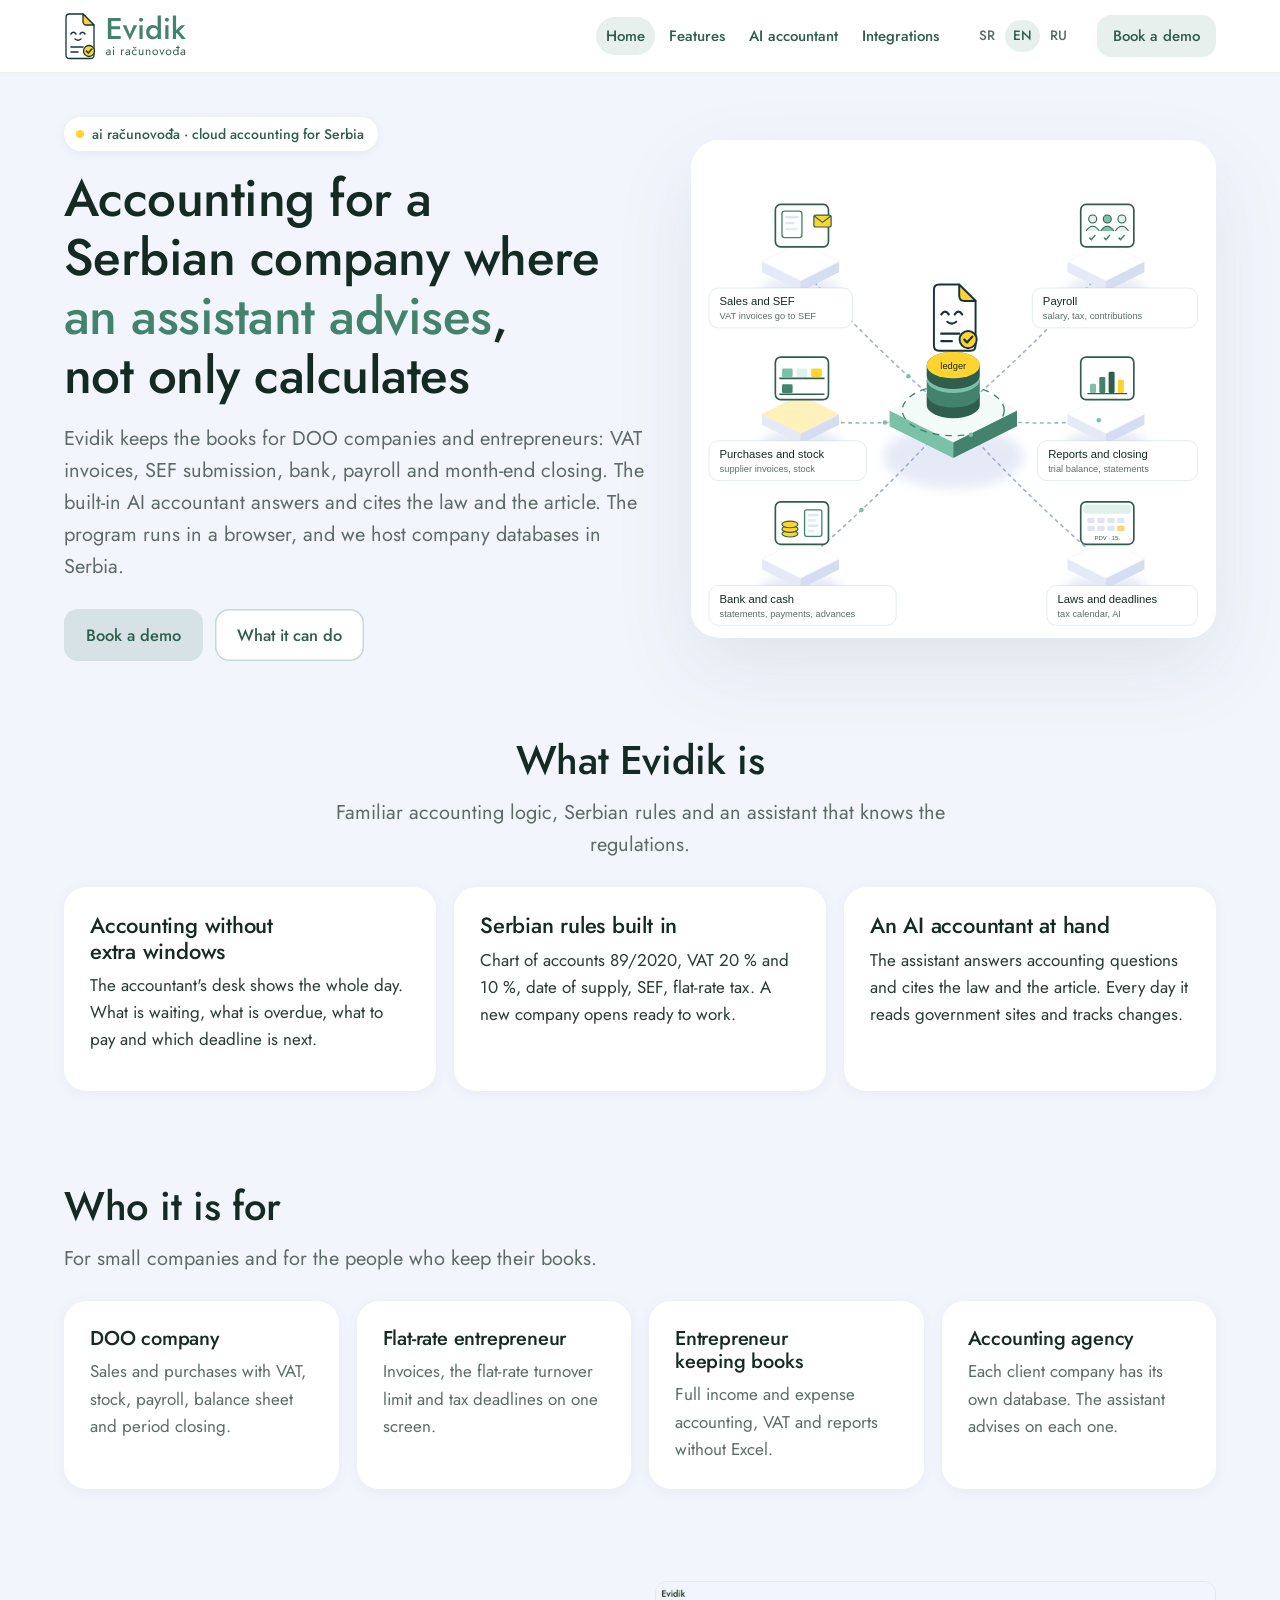
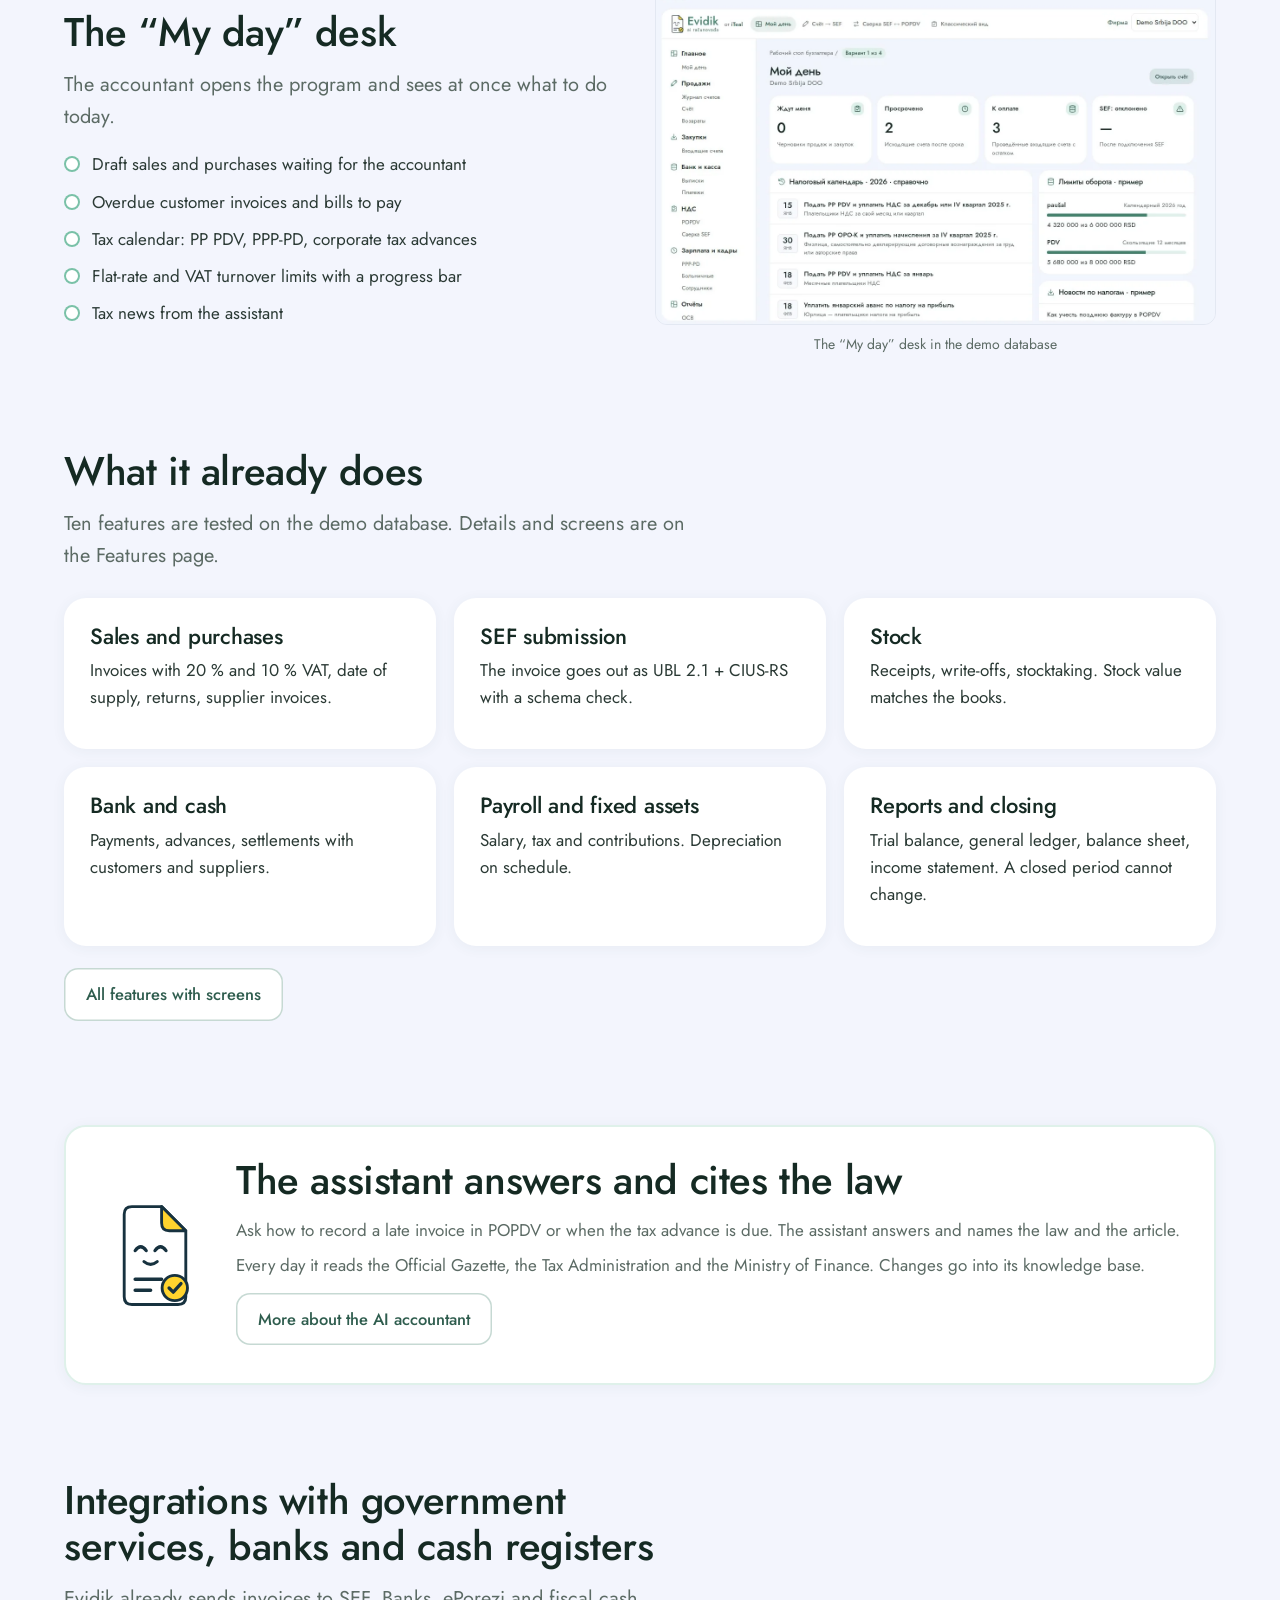
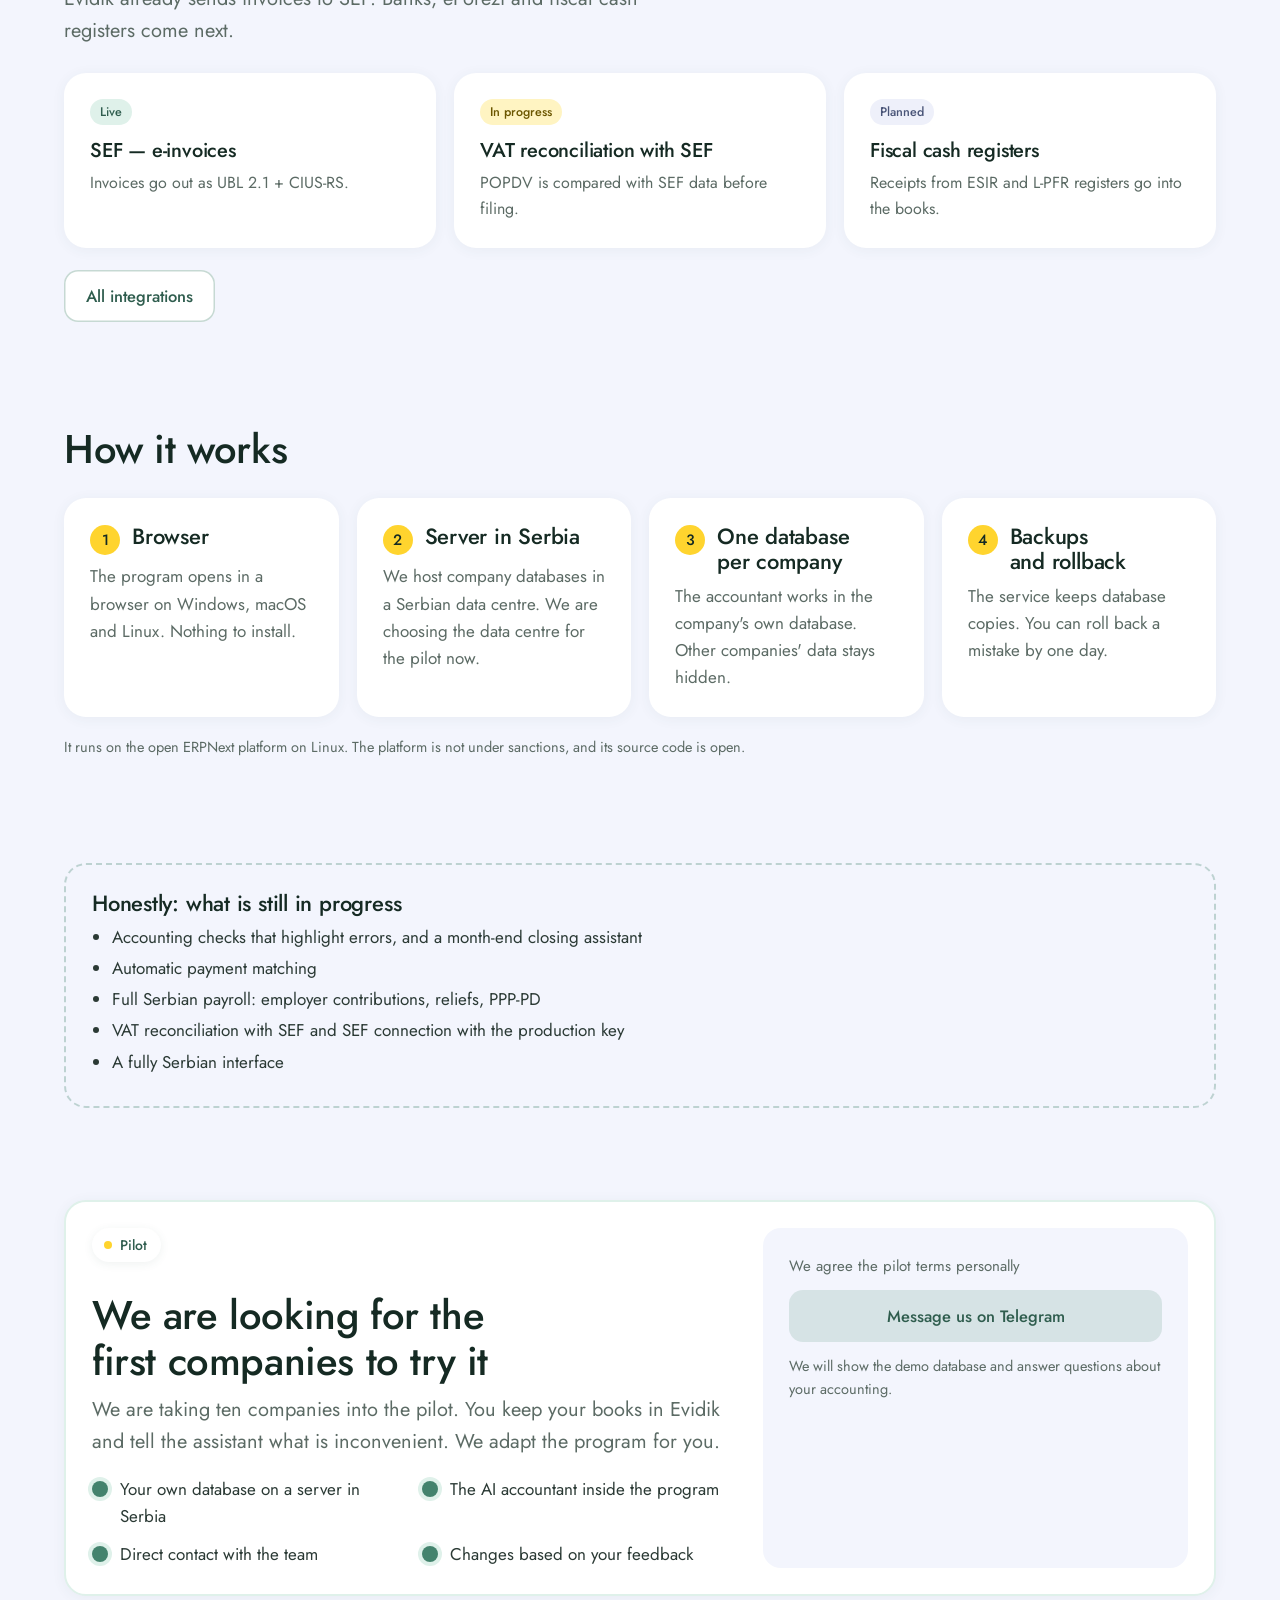
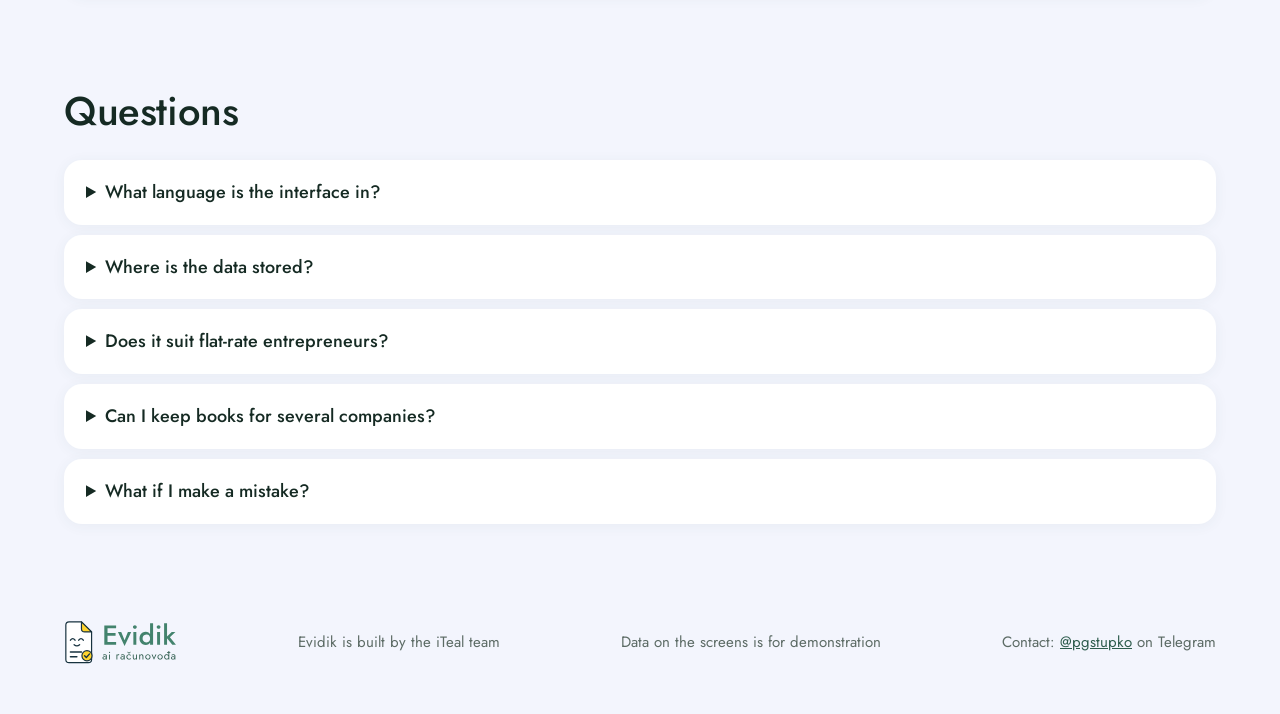
==== en/index.html @ 806f5d97 "Сайт evidik.rs" ====
<!doctype html>
<html lang="en"><head><meta charset="utf-8"><meta name="viewport" content="width=device-width,initial-scale=1">
<title>Evidik — AI accounting for Serbia</title><meta name="description" content="Cloud accounting for Serbian DOO companies and entrepreneurs: VAT, SEF, payroll, period closing and an AI accountant that cites the law.">
<link rel="canonical" href="https://evidik.rs/en/"><link rel="alternate" hreflang="sr-Latn" href="https://evidik.rs/"><link rel="alternate" hreflang="en" href="https://evidik.rs/en/"><link rel="alternate" hreflang="ru" href="https://evidik.rs/ru/"><link rel="alternate" hreflang="x-default" href="https://evidik.rs/">
<link rel="icon" href="../img/logo.svg" type="image/svg+xml">
<meta property="og:title" content="Evidik — AI accounting for Serbia"><meta property="og:description" content="Cloud accounting for Serbian DOO companies and entrepreneurs: VAT, SEF, payroll, period closing and an AI accountant that cites the law.">
<link rel="preconnect" href="https://fonts.googleapis.com"><link rel="preconnect" href="https://fonts.gstatic.com" crossorigin>
<link rel="stylesheet" href="https://fonts.googleapis.com/css2?family=Jost:wght@400;500&display=swap">
<link rel="stylesheet" href="../style.css"></head>
<body class="home">

<header class="top"><div class="wrap"><a class="brand" href="index.html" aria-label="Evidik, home"><img class="lg-img" src="../img/logo.svg" alt="Evidik — ai računovođa" height="48"></a>
<nav class="nav" aria-label="Evidik"><a href="index.html" class="on">Home</a><a href="mogucnosti.html">Features</a><a href="ai-racunovodja.html">AI accountant</a><a href="razmene.html">Integrations</a></nav><span class="lang"><a href="../index.html" hreflang="sr-Latn">SR</a><a href="../en/index.html" hreflang="en" class="on">EN</a><a href="../ru/index.html" hreflang="ru">RU</a></span>
<details class="burger"><summary>Menu</summary><div class="mnav"><a href="index.html" class="on">Home</a><a href="mogucnosti.html">Features</a><a href="ai-racunovodja.html">AI accountant</a><a href="razmene.html">Integrations</a><a href="https://t.me/pgstupko" target="_blank" rel="noopener">Book a demo</a></div></details>
<a class="btn" href="https://t.me/pgstupko" target="_blank" rel="noopener">Book a demo</a></div></header>
<main><section class="hero"><div class="wrap"><div><span class="kicker fade"><i></i>ai računovođa · cloud accounting for Serbia</span><h1 class="fade d1">Accounting for a Serbian company where <em>an assistant advises</em>, not only calculates</h1><p class="lead fade d2">Evidik keeps the books for DOO companies and entrepreneurs: VAT invoices, SEF submission, bank, payroll and month-end closing. The built-in AI accountant answers and cites the law and the article. The program runs in a browser, and we host company databases in Serbia.</p><div class="cta fade d3"><a class="btn main" href="https://t.me/pgstupko" target="_blank" rel="noopener">Book a demo</a><a class="btn ghost" href="mogucnosti.html">What it can do</a></div></div><div class="hero-art fade d2"><style>.hs text{font-family:"Gotham Pro","Open Sans",Arial,sans-serif}.hs .fl{animation:hsf 4s ease-in-out infinite}.hs .fl2{animation:hsf 4s ease-in-out -2s infinite}@keyframes hsf{50%{transform:translateY(-6px)}}.hs .fw{animation:hsw 1.1s linear infinite}@keyframes hsw{to{stroke-dashoffset:-22}}.hs .bob{animation:hsbo 1.6s ease-in-out infinite}@keyframes hsbo{50%{transform:translateY(-5px)}}.hs .lay{animation:hsl 2.2s ease-in-out infinite}@keyframes hsl{50%{transform:translateY(-5px)}}.hs .gx{transform-box:fill-box;transform-origin:left center;animation:hsg 3.2s ease-in-out infinite}@keyframes hsg{0%{transform:scaleX(.12)}55%,100%{transform:scaleX(1)}}.hs .gy{transform-box:fill-box;transform-origin:center bottom;animation:hsgy 1.8s ease-in-out infinite alternate}@keyframes hsgy{from{transform:scaleY(.3)}}.hs .ty{animation:hst 1.2s ease-in-out infinite}@keyframes hst{0%,60%,100%{opacity:.2}30%{opacity:1}}.hs .pop{transform-box:fill-box;transform-origin:center;animation:hsp 2s ease-in-out infinite}@keyframes hsp{0%,100%{transform:scale(1)}50%{transform:scale(1.18)}}@media (prefers-reduced-motion:reduce){.hs *{animation:none!important}.hs .dot{display:none}}@media (min-width:900px){.sop-hero .hs-fig{align-self:center!important;margin-top:0!important;margin-bottom:0!important}}</style><svg class="hs" viewBox="0 0 760 720" xmlns="http://www.w3.org/2000/svg" role="img" aria-label="Evidik: an AI accountant in the centre, around it sales and SEF, purchases, bank, payroll, reports and tax deadlines"><defs><filter id="hsb" x="-30%" y="-30%" width="160%" height="160%"><feGaussianBlur stdDeviation="8"/></filter></defs><ellipse cx="380" cy="462.0" rx="105.60000000000001" ry="48.0" fill="#c9d2ec" opacity=".45" filter="url(#hsb)"/><ellipse cx="150" cy="219.0" rx="63.800000000000004" ry="29.0" fill="#c9d2ec" opacity=".45" filter="url(#hsb)"/><ellipse cx="150" cy="449.0" rx="63.800000000000004" ry="29.0" fill="#c9d2ec" opacity=".45" filter="url(#hsb)"/><ellipse cx="150" cy="667.0" rx="63.800000000000004" ry="29.0" fill="#c9d2ec" opacity=".45" filter="url(#hsb)"/><ellipse cx="610" cy="219.0" rx="63.800000000000004" ry="29.0" fill="#c9d2ec" opacity=".45" filter="url(#hsb)"/><ellipse cx="610" cy="449.0" rx="63.800000000000004" ry="29.0" fill="#c9d2ec" opacity=".45" filter="url(#hsb)"/><ellipse cx="610" cy="667.0" rx="63.800000000000004" ry="29.0" fill="#c9d2ec" opacity=".45" filter="url(#hsb)"/><path d="M380,400 Q265,304 150,176" fill="none" stroke="#9fb0cf" stroke-width="2.4" stroke-dasharray="4 7" stroke-linecap="round" class="fw"/><path d="M380,400 Q265,419 150,406" fill="none" stroke="#9fb0cf" stroke-width="2.4" stroke-dasharray="4 7" stroke-linecap="round" class="fw"/><path d="M380,400 Q265,528 150,624" fill="none" stroke="#9fb0cf" stroke-width="2.4" stroke-dasharray="4 7" stroke-linecap="round" class="fw"/><path d="M380,400 Q495,304 610,176" fill="none" stroke="#9fb0cf" stroke-width="2.4" stroke-dasharray="4 7" stroke-linecap="round" class="fw"/><path d="M380,400 Q495,419 610,406" fill="none" stroke="#9fb0cf" stroke-width="2.4" stroke-dasharray="4 7" stroke-linecap="round" class="fw"/><path d="M380,400 Q495,528 610,624" fill="none" stroke="#9fb0cf" stroke-width="2.4" stroke-dasharray="4 7" stroke-linecap="round" class="fw"/><g opacity="1"><polygon points="92,168 150,197.0 150,213.0 92,184" fill="#e6eaf7"/><polygon points="208,168 150,197.0 150,213.0 208,184" fill="#d6ddf0"/><polygon points="150,139.0 208,168 150,197.0 92,168" fill="#ffffff" stroke="#eef1fb" stroke-width="1"/></g><g opacity="1"><polygon points="92,398 150,427.0 150,443.0 92,414" fill="#e6eaf7"/><polygon points="208,398 150,427.0 150,443.0 208,414" fill="#d6ddf0"/><polygon points="150,369.0 208,398 150,427.0 92,398" fill="#ffffff" stroke="#eef1fb" stroke-width="1"/></g><g opacity="1"><polygon points="92,616 150,645.0 150,661.0 92,632" fill="#e6eaf7"/><polygon points="208,616 150,645.0 150,661.0 208,632" fill="#d6ddf0"/><polygon points="150,587.0 208,616 150,645.0 92,616" fill="#ffffff" stroke="#eef1fb" stroke-width="1"/></g><g opacity="1"><polygon points="552,168 610,197.0 610,213.0 552,184" fill="#e6eaf7"/><polygon points="668,168 610,197.0 610,213.0 668,184" fill="#d6ddf0"/><polygon points="610,139.0 668,168 610,197.0 552,168" fill="#ffffff" stroke="#eef1fb" stroke-width="1"/></g><g opacity="1"><polygon points="552,398 610,427.0 610,443.0 552,414" fill="#e6eaf7"/><polygon points="668,398 610,427.0 610,443.0 668,414" fill="#d6ddf0"/><polygon points="610,369.0 668,398 610,427.0 552,398" fill="#ffffff" stroke="#eef1fb" stroke-width="1"/></g><g opacity="1"><polygon points="552,616 610,645.0 610,661.0 552,632" fill="#e6eaf7"/><polygon points="668,616 610,645.0 610,661.0 668,632" fill="#d6ddf0"/><polygon points="610,587.0 668,616 610,645.0 552,616" fill="#ffffff" stroke="#eef1fb" stroke-width="1"/></g><g opacity="1"><polygon points="284,392 380,440.0 380,464.0 284,416" fill="#7ac1a8"/><polygon points="476,392 380,440.0 380,464.0 476,416" fill="#43836d"/><polygon points="380,344.0 476,392 380,440.0 284,392" fill="#f2fbf7" stroke="#eef1fb" stroke-width="1"/></g><polygon class="dot" points="150,139.0 208,168 150,197.0 92,168" fill="#ffd42e" opacity="0"><animate attributeName="opacity" values="0;.32;0" keyTimes="0;0.067;0.167" calcMode="discrete" dur="12.0s" repeatCount="indefinite"/></polygon><polygon class="dot" points="150,369.0 208,398 150,427.0 92,398" fill="#ffd42e" opacity="0"><animate attributeName="opacity" values="0;.32;0" keyTimes="0;0.233;0.333" calcMode="discrete" dur="12.0s" repeatCount="indefinite"/></polygon><polygon class="dot" points="150,587.0 208,616 150,645.0 92,616" fill="#ffd42e" opacity="0"><animate attributeName="opacity" values="0;.32;0" keyTimes="0;0.400;0.500" calcMode="discrete" dur="12.0s" repeatCount="indefinite"/></polygon><polygon class="dot" points="610,139.0 668,168 610,197.0 552,168" fill="#ffd42e" opacity="0"><animate attributeName="opacity" values="0;.32;0" keyTimes="0;0.567;0.667" calcMode="discrete" dur="12.0s" repeatCount="indefinite"/></polygon><polygon class="dot" points="610,369.0 668,398 610,427.0 552,398" fill="#ffd42e" opacity="0"><animate attributeName="opacity" values="0;.32;0" keyTimes="0;0.733;0.833" calcMode="discrete" dur="12.0s" repeatCount="indefinite"/></polygon><polygon class="dot" points="610,587.0 668,616 610,645.0 552,616" fill="#ffd42e" opacity="0"><animate attributeName="opacity" values="0;.32;0" keyTimes="0;0.900;1.000" calcMode="discrete" dur="12.0s" repeatCount="indefinite"/></polygon><ellipse cx="380" cy="392" rx="76.80000000000001" ry="38.400000000000006" fill="none" stroke="#43836d" stroke-width="2" stroke-dasharray="10 9" class="fw" style="animation-duration:2.4s"/><g><path d="M340,368 v16 a40,20.0 0 0 0 80,0 v-16z" fill="#2F5D4E"/><ellipse cx="380" cy="368" rx="40" ry="20.0" fill="#43836d"/></g><g><path d="M340,346 v16 a40,20.0 0 0 0 80,0 v-16z" fill="#43836d"/><ellipse cx="380" cy="346" rx="40" ry="20.0" fill="#7ac1a8"/></g><g><path d="M340,324 v16 a40,20.0 0 0 0 80,0 v-16z" fill="#2F5D4E"/><ellipse cx="380" cy="324" rx="40" ry="20.0" fill="#43836d"/><ellipse cx="380" cy="324" rx="40" ry="20" fill="#ffd42e"/><text x="380" y="330" text-anchor="middle" font-size="14" font-weight="500" fill="#152a23">ledger</text></g><g class="bob"><g transform="translate(324,196) scale(1.12)"><g fill="#fff" stroke="#17323f" stroke-width="2.6" stroke-linecap="round" stroke-linejoin="round"><path d="M31 6 H58 L80 28 V88 Q80 95 73 95 H31 Q24 95 24 88 V13 Q24 6 31 6 Z"/><path d="M58 6 V21 Q58 28 65 28 H80 Z" fill="#ffd42e"/><path d="M34 46 q5 -7 10 0 M52 46 q5 -7 10 0" fill="none" stroke-width="3"/><path d="M42 56 q6 5 12 0" fill="none" stroke-width="2.8"/><path d="M34 72 H58 M34 82 H48" fill="none" stroke-width="3.2"/><circle cx="70" cy="80" r="11" fill="#ffd42e"><animate attributeName="r" values="11;13;11;11" keyTimes="0;.1;.2;1" dur="2.4s" repeatCount="indefinite"/></circle><path d="M64.8 80 L68.6 83.8 L75.6 76" fill="none" stroke-width="3"/></g></g></g><g transform="translate(112,82)"><rect width="80" height="64" rx="8" fill="#fff" stroke="#2F5D4E" stroke-width="2.5"/><rect x="10" y="10" width="30" height="40" rx="4" fill="#fff" stroke="#43836d" stroke-width="2"/><rect x="15" y="17" width="20" height="4" rx="2" fill="#dfe5f4"/><rect x="15" y="26" width="14" height="4" rx="2" fill="#dfe5f4"/><rect x="15" y="35" width="18" height="4" rx="2" fill="#dff1ea"/><g><animateTransform attributeName="transform" type="translate" values="0,0;0,0;14,-8;14,-8;0,0" keyTimes="0;.3;.6;.9;1" dur="3.6s" repeatCount="indefinite"/><rect x="44" y="24" width="26" height="18" rx="3" fill="#ffd42e" stroke="#2F5D4E" stroke-width="1.8"/><path d="M44,25 l13,10 l13,-10" fill="none" stroke="#2F5D4E" stroke-width="1.8"/></g></g><g transform="translate(112,312)"><rect width="80" height="64" rx="8" fill="#fff" stroke="#2F5D4E" stroke-width="2.5"/><line x1="6" y1="32" x2="74" y2="32" stroke="#2F5D4E" stroke-width="2.5"/><line x1="6" y1="56" x2="74" y2="56" stroke="#2F5D4E" stroke-width="2.5"/><rect x="10" y="17" width="16" height="13" rx="2" fill="#7ac1a8"/><rect x="32" y="17" width="16" height="13" rx="2" fill="#dff1ea"/><rect x="10" y="41" width="16" height="13" rx="2" fill="#43836d"/><rect x="54" y="17" width="16" height="13" rx="2" fill="#ffd42e"><animate attributeName="y" values="-14;-14;17;17;-14" keyTimes="0;.3;.5;.9;1" dur="4s" repeatCount="indefinite"/><animate attributeName="opacity" values="0;0;1;1;0" keyTimes="0;.3;.4;.9;1" dur="4s" repeatCount="indefinite"/></rect></g><g transform="translate(112,530)"><rect width="80" height="64" rx="8" fill="#fff" stroke="#2F5D4E" stroke-width="2.5"/><rect x="44" y="12" width="26" height="40" rx="3" fill="#fff" stroke="#43836d" stroke-width="2"/><rect x="49" y="18" width="16" height="4" rx="2" fill="#dfe5f4"/><rect x="49" y="26" width="12" height="4" rx="2" fill="#dff1ea"/><rect x="49" y="34" width="16" height="4" rx="2" fill="#dfe5f4"/><rect x="49" y="42" width="10" height="4" rx="2" fill="#dff1ea"/><g class="bob"><ellipse cx="22" cy="48" rx="12" ry="5" fill="#ffd42e" stroke="#2F5D4E" stroke-width="1.8"/><ellipse cx="22" cy="41" rx="12" ry="5" fill="#ffd42e" stroke="#2F5D4E" stroke-width="1.8"/><ellipse cx="22" cy="34" rx="12" ry="5" fill="#ffd42e" stroke="#2F5D4E" stroke-width="1.8"/></g></g><g transform="translate(572,82)"><rect width="80" height="64" rx="8" fill="#fff" stroke="#2F5D4E" stroke-width="2.5"/><circle cx="18" cy="22" r="6" fill="#dff1ea" stroke="#2F5D4E" stroke-width="1.6"/><path d="M8,40 q10,-14 20,0" fill="#dff1ea" stroke="#2F5D4E" stroke-width="1.6"/><circle cx="40" cy="22" r="6" fill="#7ac1a8" stroke="#2F5D4E" stroke-width="1.6"/><path d="M30,40 q10,-14 20,0" fill="#7ac1a8" stroke="#2F5D4E" stroke-width="1.6"/><circle cx="62" cy="22" r="6" fill="#dff1ea" stroke="#2F5D4E" stroke-width="1.6"/><path d="M52,40 q10,-14 20,0" fill="#dff1ea" stroke="#2F5D4E" stroke-width="1.6"/><path d="M13,50 l3,3 l6,-7" stroke="#43836d" stroke-width="2.2" fill="none" class="ty" style="animation-duration:3s;animation-delay:0.0s"/><path d="M35,50 l3,3 l6,-7" stroke="#43836d" stroke-width="2.2" fill="none" class="ty" style="animation-duration:3s;animation-delay:-0.9s"/><path d="M57,50 l3,3 l6,-7" stroke="#43836d" stroke-width="2.2" fill="none" class="ty" style="animation-duration:3s;animation-delay:-1.8s"/></g><g transform="translate(572,312)"><rect width="80" height="64" rx="8" fill="#fff" stroke="#2F5D4E" stroke-width="2.5"/><line x1="10" y1="55" x2="70" y2="55" stroke="#2F5D4E" stroke-width="2"/><rect class="gy" style="animation-delay:0.00s" x="14" y="40" width="9" height="14" rx="2" fill="#7ac1a8"/><rect class="gy" style="animation-delay:-0.45s" x="28" y="30" width="9" height="24" rx="2" fill="#43836d"/><rect class="gy" style="animation-delay:-0.90s" x="42" y="22" width="9" height="32" rx="2" fill="#2F5D4E"/><rect class="gy" style="animation-delay:-1.35s" x="56" y="34" width="9" height="20" rx="2" fill="#ffd42e"/></g><g transform="translate(572,530)"><rect width="80" height="64" rx="8" fill="#fff" stroke="#2F5D4E" stroke-width="2.5"/><rect x="4" y="4" width="72" height="14" rx="6" fill="#dff1ea"/><rect x="10" y="24" width="11" height="8" rx="2" fill="#dfe5f4"/><rect x="25" y="24" width="11" height="8" rx="2" fill="#dfe5f4"/><rect x="40" y="24" width="11" height="8" rx="2" fill="#dfe5f4"/><rect x="55" y="24" width="11" height="8" rx="2" fill="#dfe5f4"/><rect x="10" y="36" width="11" height="8" rx="2" fill="#dfe5f4"/><rect x="25" y="36" width="11" height="8" rx="2" fill="#dfe5f4"/><rect x="40" y="36" width="11" height="8" rx="2" fill="#dfe5f4"/><rect x="55" y="36" width="11" height="8" rx="2" fill="#dfe5f4"/><rect x="55" y="36" width="11" height="8" rx="2" fill="#ffd42e"><animate attributeName="opacity" values="1;.3;1" dur="1.6s" repeatCount="indefinite"/></rect><text x="40" y="58" text-anchor="middle" font-size="9" font-weight="500" fill="#2F5D4E">PDV · 15.</text></g><circle class="dot" r="3.4" fill="#7ac1a8"><animateMotion dur="2.2s" begin="0.00s" repeatCount="indefinite" path="M380,400 Q265,304 150,176"/></circle><g class="dot" opacity="0"><circle r="10" fill="#ffd42e" opacity=".4"/><circle r="6.5" fill="#43836d" stroke="#fff" stroke-width="2"/><animateMotion dur="12.0s" repeatCount="indefinite" path="M380,400 Q265,304 150,176" calcMode="linear" keyPoints="0;0;1;1" keyTimes="0;0.000;0.067;1"/><animate attributeName="opacity" values="0;1;0" keyTimes="0;0.000;0.067" calcMode="discrete" dur="12.0s" repeatCount="indefinite"/></g><circle class="dot" r="3.4" fill="#7ac1a8"><animateMotion dur="2.2s" begin="-0.37s" repeatCount="indefinite" path="M380,400 Q265,419 150,406"/></circle><g class="dot" opacity="0"><circle r="10" fill="#ffd42e" opacity=".4"/><circle r="6.5" fill="#43836d" stroke="#fff" stroke-width="2"/><animateMotion dur="12.0s" repeatCount="indefinite" path="M380,400 Q265,419 150,406" calcMode="linear" keyPoints="0;0;1;1" keyTimes="0;0.167;0.233;1"/><animate attributeName="opacity" values="0;1;0" keyTimes="0;0.167;0.233" calcMode="discrete" dur="12.0s" repeatCount="indefinite"/></g><circle class="dot" r="3.4" fill="#7ac1a8"><animateMotion dur="2.2s" begin="-0.74s" repeatCount="indefinite" path="M380,400 Q265,528 150,624"/></circle><g class="dot" opacity="0"><circle r="10" fill="#ffd42e" opacity=".4"/><circle r="6.5" fill="#43836d" stroke="#fff" stroke-width="2"/><animateMotion dur="12.0s" repeatCount="indefinite" path="M380,400 Q265,528 150,624" calcMode="linear" keyPoints="0;0;1;1" keyTimes="0;0.333;0.400;1"/><animate attributeName="opacity" values="0;1;0" keyTimes="0;0.333;0.400" calcMode="discrete" dur="12.0s" repeatCount="indefinite"/></g><circle class="dot" r="3.4" fill="#7ac1a8"><animateMotion dur="2.2s" begin="-1.11s" repeatCount="indefinite" path="M380,400 Q495,304 610,176"/></circle><g class="dot" opacity="0"><circle r="10" fill="#ffd42e" opacity=".4"/><circle r="6.5" fill="#43836d" stroke="#fff" stroke-width="2"/><animateMotion dur="12.0s" repeatCount="indefinite" path="M380,400 Q495,304 610,176" calcMode="linear" keyPoints="0;0;1;1" keyTimes="0;0.500;0.567;1"/><animate attributeName="opacity" values="0;1;0" keyTimes="0;0.500;0.567" calcMode="discrete" dur="12.0s" repeatCount="indefinite"/></g><circle class="dot" r="3.4" fill="#7ac1a8"><animateMotion dur="2.2s" begin="-1.48s" repeatCount="indefinite" path="M380,400 Q495,419 610,406"/></circle><g class="dot" opacity="0"><circle r="10" fill="#ffd42e" opacity=".4"/><circle r="6.5" fill="#43836d" stroke="#fff" stroke-width="2"/><animateMotion dur="12.0s" repeatCount="indefinite" path="M380,400 Q495,419 610,406" calcMode="linear" keyPoints="0;0;1;1" keyTimes="0;0.667;0.733;1"/><animate attributeName="opacity" values="0;1;0" keyTimes="0;0.667;0.733" calcMode="discrete" dur="12.0s" repeatCount="indefinite"/></g><circle class="dot" r="3.4" fill="#7ac1a8"><animateMotion dur="2.2s" begin="-1.85s" repeatCount="indefinite" path="M380,400 Q495,528 610,624"/></circle><g class="dot" opacity="0"><circle r="10" fill="#ffd42e" opacity=".4"/><circle r="6.5" fill="#43836d" stroke="#fff" stroke-width="2"/><animateMotion dur="12.0s" repeatCount="indefinite" path="M380,400 Q495,528 610,624" calcMode="linear" keyPoints="0;0;1;1" keyTimes="0;0.833;0.900;1"/><animate attributeName="opacity" values="0;1;0" keyTimes="0;0.833;0.900" calcMode="discrete" dur="12.0s" repeatCount="indefinite"/></g><g class="hs-lb" transform="translate(12,208)"><rect x="0" y="0" width="216" height="60" rx="14" fill="#fff" stroke="rgba(67,131,109,.22)"/><text x="16" y="26" font-size="17" font-weight="500" fill="#152a23">Sales and SEF</text><text x="16" y="47" font-size="14" fill="#5f6e68">VAT invoices go to SEF</text></g><g class="hs-lb" transform="translate(12,438)"><rect x="0" y="0" width="237" height="60" rx="14" fill="#fff" stroke="rgba(67,131,109,.22)"/><text x="16" y="26" font-size="17" font-weight="500" fill="#152a23">Purchases and stock</text><text x="16" y="47" font-size="14" fill="#5f6e68">supplier invoices, stock</text></g><g class="hs-lb" transform="translate(12,656)"><rect x="0" y="0" width="282" height="60" rx="14" fill="#fff" stroke="rgba(67,131,109,.22)"/><text x="16" y="26" font-size="17" font-weight="500" fill="#152a23">Bank and cash</text><text x="16" y="47" font-size="14" fill="#5f6e68">statements, payments, advances</text></g><g class="hs-lb" transform="translate(499,208)"><rect x="0" y="0" width="249" height="60" rx="14" fill="#fff" stroke="rgba(67,131,109,.22)"/><text x="16" y="26" font-size="17" font-weight="500" fill="#152a23">Payroll</text><text x="16" y="47" font-size="14" fill="#5f6e68">salary, tax, contributions</text></g><g class="hs-lb" transform="translate(507,438)"><rect x="0" y="0" width="241" height="60" rx="14" fill="#fff" stroke="rgba(67,131,109,.22)"/><text x="16" y="26" font-size="17" font-weight="500" fill="#152a23">Reports and closing</text><text x="16" y="47" font-size="14" fill="#5f6e68">trial balance, statements</text></g><g class="hs-lb" transform="translate(521,656)"><rect x="0" y="0" width="227" height="60" rx="14" fill="#fff" stroke="rgba(67,131,109,.22)"/><text x="16" y="26" font-size="17" font-weight="500" fill="#152a23">Laws and deadlines</text><text x="16" y="47" font-size="14" fill="#5f6e68">tax calendar, AI</text></g></svg></div></div></section><section><div class="wrap"><div class="sec-head sec-c"><h2>What Evidik is</h2><p class="lead">Familiar accounting logic, Serbian rules and an assistant that knows the regulations.</p></div><div class="grid g3"><div class="card"><h3>Accounting without extra windows</h3><p>The accountant's desk shows the whole day. What is waiting, what is overdue, what to pay and which deadline is next.</p></div><div class="card"><h3>Serbian rules built in</h3><p>Chart of accounts 89/2020, VAT 20 % and 10 %, date of supply, SEF, flat-rate tax. A new company opens ready to work.</p></div><div class="card"><h3>An AI accountant at hand</h3><p>The assistant answers accounting questions and cites the law and the article. Every day it reads government sites and tracks changes.</p></div></div></div></section><section class="who"><div class="wrap"><div class="sec-head"><h2>Who it is for</h2><p class="lead">For small companies and for the people who keep their books.</p></div><div class="grid g4"><div class="card"><h3>DOO company</h3><p>Sales and purchases with VAT, stock, payroll, balance sheet and period closing.</p></div><div class="card"><h3>Flat-rate entrepreneur</h3><p>Invoices, the flat-rate turnover limit and tax deadlines on one screen.</p></div><div class="card"><h3>Entrepreneur keeping books</h3><p>Full income and expense accounting, VAT and reports without Excel.</p></div><div class="card"><h3>Accounting agency</h3><p>Each client company has its own database. The assistant advises on each one.</p></div></div></div></section><section><div class="wrap split"><div><h2>The “My day” desk</h2><p class="lead">The accountant opens the program and sees at once what to do today.</p><ul class="ok sep" style="grid-template-columns:1fr"><li>Draft sales and purchases waiting for the accountant</li><li>Overdue customer invoices and bills to pay</li><li>Tax calendar: PP PDV, PPP-PD, corporate tax advances</li><li>Flat-rate and VAT turnover limits with a progress bar</li><li>Tax news from the assistant</li></ul></div><figure class="ws-shot"><img src="../img/moj-dan.webp" alt="The “My day” desk in the demo database" loading="lazy"><figcaption>The “My day” desk in the demo database</figcaption></figure></div></section><section><div class="wrap"><div class="sec-head"><h2>What it already does</h2><p class="lead">Ten features are tested on the demo database. Details and screens are on the Features page.</p></div><div class="grid g3"><div class="card"><h3>Sales and purchases</h3><p>Invoices with 20 % and 10 % VAT, date of supply, returns, supplier invoices.</p></div><div class="card"><h3>SEF submission</h3><p>The invoice goes out as UBL 2.1 + CIUS-RS with a schema check.</p></div><div class="card"><h3>Stock</h3><p>Receipts, write-offs, stocktaking. Stock value matches the books.</p></div><div class="card"><h3>Bank and cash</h3><p>Payments, advances, settlements with customers and suppliers.</p></div><div class="card"><h3>Payroll and fixed assets</h3><p>Salary, tax and contributions. Depreciation on schedule.</p></div><div class="card"><h3>Reports and closing</h3><p>Trial balance, general ledger, balance sheet, income statement. A closed period cannot change.</p></div></div><p class="note" style="margin-top:22px"><a class="btn ghost" href="mogucnosti.html">All features with screens</a></p></div></section><section><div class="wrap"><div class="card ai-box"><svg viewBox="16 0 72 100" aria-hidden="true"><g fill="#fff" stroke="#17323f" stroke-width="2.6" stroke-linecap="round" stroke-linejoin="round"><path d="M31 6 H58 L80 28 V88 Q80 95 73 95 H31 Q24 95 24 88 V13 Q24 6 31 6 Z"/><path d="M58 6 V21 Q58 28 65 28 H80 Z" fill="#ffd42e"/><path d="M34 46 q5 -7 10 0 M52 46 q5 -7 10 0" fill="none" stroke-width="3"/><path d="M42 56 q6 5 12 0" fill="none" stroke-width="2.8"/><path d="M34 72 H58 M34 82 H48" fill="none" stroke-width="3.2"/><circle cx="70" cy="80" r="11" fill="#ffd42e"><animate attributeName="r" values="11;13;11;11" keyTimes="0;.1;.2;1" dur="2.4s" repeatCount="indefinite"/></circle><path d="M64.8 80 L68.6 83.8 L75.6 76" fill="none" stroke-width="3"/></g></svg><div><h2>The assistant answers and cites the law</h2><p>Ask how to record a late invoice in POPDV or when the tax advance is due. The assistant answers and names the law and the article.</p><p>Every day it reads the Official Gazette, the Tax Administration and the Ministry of Finance. Changes go into its knowledge base.</p><p style="margin-top:14px"><a class="btn ghost" href="ai-racunovodja.html">More about the AI accountant</a></p></div></div></div></section><section class="ex"><div class="wrap"><div class="sec-head"><h2>Integrations with government services, banks and cash registers</h2><p class="lead">Evidik already sends invoices to SEF. Banks, ePorezi and fiscal cash registers come next.</p></div><div class="grid g3"><div class="card"><span class="st s-ok">Live</span><h3>SEF — e-invoices</h3><p>Invoices go out as UBL 2.1 + CIUS-RS.</p></div><div class="card"><span class="st s-wip">In progress</span><h3>VAT reconciliation with SEF</h3><p>POPDV is compared with SEF data before filing.</p></div><div class="card"><span class="st s-plan">Planned</span><h3>Fiscal cash registers</h3><p>Receipts from ESIR and L-PFR registers go into the books.</p></div></div><p class="note" style="margin-top:22px"><a class="btn ghost" href="razmene.html">All integrations</a></p></div></section><section><div class="wrap"><div class="sec-head"><h2>How it works</h2></div><div class="grid steps"><div class="card step"><h3>Browser</h3><p>The program opens in a browser on Windows, macOS and Linux. Nothing to install.</p></div><div class="card step"><h3>Server in Serbia</h3><p>We host company databases in a Serbian data centre. We are choosing the data centre for the pilot now.</p></div><div class="card step"><h3>One database per company</h3><p>The accountant works in the company's own database. Other companies' data stays hidden.</p></div><div class="card step"><h3>Backups and rollback</h3><p>The service keeps database copies. You can roll back a mistake by one day.</p></div></div><p class="note" style="margin-top:18px;color:var(--mut)">It runs on the open ERPNext platform on Linux. The platform is not under sanctions, and its source code is open.</p></div></section><section><div class="wrap"><div class="card wip-box"><h3>Honestly: what is still in progress</h3><ul><li>Accounting checks that highlight errors, and a month-end closing assistant</li><li>Automatic payment matching</li><li>Full Serbian payroll: employer contributions, reliefs, PPP-PD</li><li>VAT reconciliation with SEF and SEF connection with the production key</li><li>A fully Serbian interface</li></ul></div></div></section><section><div class="wrap"><div class="card offer"><div><span class="kicker"><i></i>Pilot</span><h2>We are looking for the first companies to try it</h2><p class="lead">We are taking ten companies into the pilot. You keep your books in Evidik and tell the assistant what is inconvenient. We adapt the program for you.</p><ul class="ok"><li>Your own database on a server in Serbia</li><li>The AI accountant inside the program</li><li>Direct contact with the team</li><li>Changes based on your feedback</li></ul></div><div class="of-r"><span class="of-k">We agree the pilot terms personally</span><a class="btn main" href="https://t.me/pgstupko" target="_blank" rel="noopener">Message us on Telegram</a><p class="note">We will show the demo database and answer questions about your accounting.</p></div></div></div></section><section class="faq"><div class="wrap"><div class="sec-head"><h2>Questions</h2></div><details><summary>What language is the interface in?</summary><p>Today the interface is partly in Russian and English. The Serbian translation is in progress.</p></details><details><summary>Where is the data stored?</summary><p>We host company databases in a Serbian data centre. Each company has its own database.</p></details><details><summary>Does it suit flat-rate entrepreneurs?</summary><p>Yes. The desk shows the flat-rate turnover limit and tax deadlines.</p></details><details><summary>Can I keep books for several companies?</summary><p>Yes. Each company gets its own database. Group reports are planned.</p></details><details><summary>What if I make a mistake?</summary><p>The service keeps database copies. You can roll the database back by one day.</p></details></div></section></main>
<footer><div class="wrap"><a class="brand" href="index.html"><img class="lg-img" src="../img/logo.svg" alt="Evidik" height="44"></a><span>Evidik is built by the iTeal team</span><span>Data on the screens is for demonstration</span><span>Contact: <a href="https://t.me/pgstupko">@pgstupko</a> on Telegram</span></div></footer>
<div id="lb" aria-hidden="true"><img alt=""></div>
<script>(function(){var b=document.getElementById("lb"),i=b.querySelector("img");document.addEventListener("click",function(e){var t=e.target;if(t.matches&&t.matches(".ws-shot img")){i.src=t.currentSrc||t.src;i.alt=t.alt;b.classList.add("on")}else if(b.contains(t)){b.classList.remove("on")}});document.addEventListener("keydown",function(e){if(e.key==="Escape")b.classList.remove("on")})})();</script>
</body></html>
---- style.css ----
.xl-grid{display:grid;grid-template-columns:repeat(auto-fit,minmax(260px,1fr));gap:14px}.xl{display:flex;flex-direction:column;gap:6px;padding:20px 22px;text-decoration:none;color:inherit}.xl b{font-size:18px;font-weight:500;color:var(--dk)}.xl span{font-size:15px;color:var(--mut)}.xl:hover b{text-decoration:underline}#lf [hidden]{display:none!important}#lf{position:fixed;inset:0;z-index:90;display:none;align-items:center;justify-content:center;padding:16px;background:rgba(20,40,32,.45)}#lf.on{display:flex}.lf-box{position:relative;width:100%;max-width:460px;max-height:calc(100vh - 32px);overflow:auto;padding:30px 28px 26px}.lf-box h3{margin:0 0 8px;font-size:24px}.lf-sub{color:var(--mut);margin:0 0 16px;font-size:15.5px}.lf-box form{display:flex;flex-direction:column;gap:12px}.lf-box label{display:flex;flex-direction:column;gap:6px;font-size:15px;color:var(--dk)}.lf-box input:not([type=checkbox]){font:inherit;font-size:16px;padding:12px 14px;border:1.5px solid rgba(67,131,109,.28);border-radius:12px;background:#fff;color:var(--ink)}.lf-box input:focus{outline:none;border-color:var(--br)}.lf-hp{position:absolute!important;left:-9999px;width:1px;height:1px;opacity:0}.lf-box .lf-ck{flex-direction:row;align-items:flex-start;gap:10px;font-size:14px;color:var(--mut)}.lf-ck input{margin-top:3px;width:18px;height:18px;accent-color:var(--br);flex:none}.lf-err{margin:0;min-height:0;color:#b4443a;font-size:14.5px}.lf-err:empty{display:none}.lf-box .btn{justify-content:center;border:0;cursor:pointer;font:inherit}.lf-x{position:absolute;top:10px;right:12px;width:36px;height:36px;border:0;border-radius:50%;background:transparent;font-size:26px;line-height:1;color:var(--mut);cursor:pointer}.lf-x:hover{background:var(--soft)}.lf-ok p{margin:0 0 16px}.tm-grid{display:flex;flex-wrap:wrap;justify-content:center;gap:14px}.tm-grid>.tm{flex:0 0 calc((100% - 28px)/3);min-width:0}.tm{display:flex;align-items:center;gap:18px;padding:20px 22px;min-height:136px}.tm b{display:block;font-size:18px;font-weight:500;color:var(--dk)}.tm span{color:var(--mut);font-size:15.5px}.tm-ph{flex:0 0 64px;width:64px;height:64px;border-radius:50%;object-fit:cover;background:var(--lm)}.tm-in{display:grid;place-items:center;font-size:20px;font-weight:500;color:var(--dk)}@media (max-width:900px){.tm-grid>.tm{flex-basis:calc((100% - 14px)/2)}}@media (max-width:560px){.tm-grid>.tm{flex-basis:100%}}.aiw .card{padding:24px 26px}.aiw h3{margin:12px 0 8px;font-size:21px;font-weight:500;color:var(--ink)}.aiw p{margin:0}.ai-on{border:2px solid var(--lm)}.aino{margin:20px 0 0;color:var(--mut);font-size:16px}.prod .pl{color:inherit;text-decoration:none}.prod .pl::after{content:"";position:absolute;inset:0;border-radius:inherit}.prod .go{display:flex;gap:14px;justify-content:center;align-items:center;flex-wrap:wrap}.prod .go a{position:relative;z-index:1;color:var(--dk);text-decoration:none}.prod .go .dm{background:rgba(67,131,109,.12);padding:6px 14px;border-radius:999px}.prod .go .dm:hover{background:rgba(67,131,109,.2)}.skh{font-size:21px;font-weight:500;color:var(--dk);margin:34px 0 14px}.demo-live{display:flex;align-items:center;gap:24px;flex-wrap:wrap;margin-top:34px}.demo-live>div{flex:1 1 360px}.demo-live h3{margin:0 0 6px}.demo-live p{margin:0;color:var(--mut)}.lic{padding:24px 26px}.lic h3{margin:0 0 10px;font-size:20px;font-weight:500;color:var(--dk)}.lic td small{color:var(--mut);font-size:13px}.lic .num{white-space:nowrap;text-align:right;font-weight:500;color:var(--dk);font-size:18px!important}.lic td{font-size:15px;vertical-align:top}.lic .note{margin:12px 0 0}.cfg-note{margin-top:34px;max-width:980px}.cn1{font-size:clamp(22px,2.3vw,30px);font-weight:500;line-height:1.3;color:var(--dk);margin:0 0 12px;text-wrap:balance}.cn2{font-size:18px;color:var(--mut);margin:0}.ph{display:flex;align-items:center;gap:16px}.ph .pn{margin:0;flex:none}#filosofiya-head .sec-head{margin-left:auto;margin-right:auto;text-align:center;max-width:none}#filosofiya-head .lead{margin-left:auto;margin-right:auto}.sec-head.rhead{display:flex;gap:20px;align-items:center;max-width:none}.ric svg{width:76px;height:64px;display:block}.rhead h2{margin-bottom:6px;max-width:none}.rhead>div{max-width:none;flex:1}.rhead .lead{max-width:760px}.rcard{padding:22px 24px;border-top:3px solid var(--lm)}.rcard h3{font-size:19px;font-weight:500;color:var(--dk);margin:0 0 8px}.rcard p{margin:0;font-size:15.5px;color:var(--txt,#2b3a35)}@media (max-width:640px){.rhead{align-items:flex-start}.ric svg{width:52px;height:44px}}.pn{display:inline-flex;align-items:center;justify-content:center;width:44px;height:44px;border-radius:50%;background:var(--yel);color:var(--ink);font-size:21px;font-weight:500;margin-bottom:14px}.phead{padding-bottom:0}#filosofiya{padding-top:24px}@media (min-width:901px){#zadachi .split>.ws{order:-1}}@media (min-width:901px){#metriki .split>div:first-child{order:0}}.flow{display:grid;grid-template-columns:1fr 110px 1.15fr 110px 1fr;align-items:stretch;margin-top:10px}.fsrc{display:flex;flex-direction:column;justify-content:space-between;gap:8px}.fsrc span{background:#fff;border:1px solid var(--line);border-radius:999px;padding:8px 16px;font-size:16px;color:var(--dk);text-align:center}.fsrc span.c1{background:var(--lm);border-color:var(--lm);font-weight:500}.fsrc span small{font-size:13px;color:var(--mu,#6b7a86)}@media (min-width:901px){.fsrc{display:grid;grid-auto-rows:1fr}.fsrc span{display:flex;flex-wrap:wrap;align-items:center;justify-content:center;column-gap:5px;padding:6px 16px;line-height:1.25}}.fl{width:100%;height:100%;overflow:visible}.fl path{fill:none;stroke:var(--mint);stroke-width:2;vector-effect:non-scaling-stroke;stroke-dasharray:5 7;animation:flw 1.6s linear infinite}@keyframes flw{to{stroke-dashoffset:-24}}@media (prefers-reduced-motion:reduce){.fl path{animation:none}}.fhub{align-self:center;text-align:center;padding:30px 26px;border:2px solid var(--lm)}.fhub small{display:block;color:var(--mut);font-size:14px}.fhub b{display:block;font-size:24px;font-weight:500;color:var(--dk);margin:6px 0 10px}.fhub p{margin:0;font-size:15px;color:var(--mut)}.fout{display:flex;flex-direction:column;justify-content:space-around;gap:16px}.fout .card{padding:20px 22px}.fout b{font-size:18px;font-weight:500;color:var(--dk)}.fout p{margin:6px 0 0;font-size:15px;color:var(--mut)}@media (max-width:900px){.flow{grid-template-columns:1fr;gap:14px}.fl{display:none}.fsrc{flex-direction:row;flex-wrap:wrap;justify-content:center}.fhub::before{content:"↓";display:block;color:var(--mint);font-size:22px;margin:-18px 0 8px}}@media (min-width:901px){#filosofiya .split>.ws{order:-1}}.cfg{display:grid;grid-template-columns:repeat(4,minmax(0,1fr));gap:14px}.cfg .card{min-width:0;overflow-wrap:anywhere}.cfg .card{padding:20px 22px;display:flex;flex-direction:column;gap:4px}.cfg b{font-size:18px;font-weight:500;color:var(--dk)}.cfg span{font-size:15px;color:var(--mut)}@media (max-width:900px){.cfg{grid-template-columns:repeat(2,minmax(0,1fr))}}.motto{text-align:center;padding:40px 0 56px}.motto .m1{font-size:clamp(28px,3.4vw,44px);font-weight:500;line-height:1.15;margin:0;text-wrap:balance;color:var(--dk)}.motto .m1 em{font-style:normal;color:var(--br)}.motto .m2{font-size:clamp(18px,1.8vw,22px);color:var(--mut);margin:10px 0 0}.of-sub{border-top:1px solid var(--line);padding-top:14px;display:flex;flex-direction:column;gap:6px}.of-p2{font-size:26px;font-weight:500;color:var(--br);line-height:1.1}h1{text-wrap:balance}#lb{position:fixed;inset:0;z-index:100;display:none;align-items:center;justify-content:center;padding:24px;background:rgba(16,32,26,.82);cursor:zoom-out}#lb.on{display:flex}#lb img{max-width:100%;max-height:100%;border-radius:10px;box-shadow:0 10px 40px rgba(0,0,0,.35);background:#fff}.ws-shot img,figure.shot img,img.zoom{cursor:zoom-in}.prod.wide{grid-column:1/-1;flex-direction:row;text-align:left;gap:24px;align-items:center;padding:26px 34px}.prod.wide .ic{width:76px;height:64px;flex:none}.prod.wide .ic svg{width:76px;height:64px}.prod.wide h3{font-size:26px}.prod.wide p{flex:1}@media (max-width:640px){.prod.wide{flex-direction:column;text-align:center}}.dd{position:relative}.dd summary{list-style:none;cursor:pointer;padding:7px 10px;border-radius:999px;color:var(--dk);font-size:15px;font-weight:500}.dd summary::-webkit-details-marker{display:none}.dd summary::after{content:" ▾";font-size:12px}.dd[open] summary,.dd.on summary,.dd summary:hover{background:var(--soft)}.ddm{position:absolute;top:calc(100% + 8px);left:0;z-index:50;background:#fff;border-radius:16px;box-shadow:0 18px 40px rgba(47,93,78,.14);padding:8px;display:flex;flex-direction:column;min-width:240px}.ddm a{padding:9px 14px!important;border-radius:10px;white-space:nowrap}.ws-shot{margin:0;width:100%}.ws-shot img{display:block;width:100%;height:auto;border-radius:12px;border:1px solid var(--line)}.ws-shot figcaption{margin-top:8px;font-size:14px;color:var(--mut);text-align:center}.roles{padding-top:0}.rbox{display:grid;grid-template-columns:220px 1fr;gap:26px;align-items:center;padding:26px 30px}.rc{display:flex;flex-direction:column;align-items:center;text-align:center;gap:6px;padding-right:26px;border-right:1px solid var(--line)}.rc svg{width:64px;height:54px}.rc b{font-weight:500;font-size:18px;color:var(--ink)}.rc small{font-size:14px;color:var(--mut)}.rls{display:flex;flex-wrap:wrap;gap:10px}.rl{padding:9px 16px;border-radius:999px;background:var(--bg);border:1px solid var(--line);color:var(--dk);font-size:16px}@media (max-width:640px){.rbox{grid-template-columns:1fr;padding:20px}.rc{flex-direction:row;border-right:0;padding:0 0 14px;border-bottom:1px solid var(--line)}}.tm1c{flex-basis:100%;font-size:13px;color:var(--mut)}.brand .lg-img{display:block;height:46px;width:auto}footer .brand .lg-img{height:52px}.hero .lead b{font-weight:500;color:var(--ink)}.of-g{margin:20px 0 0;font-weight:500;color:var(--ink)}.of-g+.ok{margin-top:10px}.ok.sep li::before{background:#fff;box-shadow:inset 0 0 0 2px var(--mint)}/* Designer 14.11: надпись логотипа по центру кота без ушей */.brand .lg>span{position:relative;top:4px}footer .brand .lg>span{top:3px}.grid.steps{display:flex;flex-wrap:wrap;justify-content:center}.grid.steps>.step{flex:0 0 calc((100% - 54px)/4)}@media (max-width:900px){.grid.steps>.step{flex-basis:calc((100% - 18px)/2)}}@media (max-width:640px){.grid.steps>.step{flex-basis:100%}}.prod{align-items:center;text-align:center}.prod p{flex:1}.step .free{position:absolute;top:24px;right:22px;font-size:12.5px;font-weight:500;padding:3px 10px;border-radius:999px;background:var(--lm);color:var(--dk)}.nav a{padding:7px 10px!important;font-size:15px!important}.ws{display:flex;flex-direction:column;align-items:center;gap:18px;padding:30px}.ws-c{background:var(--lm);color:var(--dk);font-size:21px;font-weight:500;border-radius:18px;padding:18px 24px;text-align:center}.ws-c small{display:block;font-size:13.5px;font-weight:400;margin-top:4px}.chips{display:flex;flex-wrap:wrap;gap:10px;justify-content:center}.ch{padding:8px 15px;border-radius:999px;background:var(--bg);color:var(--dk);font-size:15px;border:1px solid var(--line)}.ch.c1{background:rgba(67,131,109,.12);border-color:transparent;font-weight:500}.offer{display:grid;grid-template-columns:1.5fr 1fr;gap:34px;padding:34px;border:2px solid var(--lm)}.offer h2{margin:12px 0 10px}.ok{list-style:none;padding:0;margin:18px 0 0;display:grid;grid-template-columns:1fr 1fr;gap:10px 22px}.ok li{position:relative;padding-left:28px}.ok li::before{content:'';position:absolute;left:0;top:5px;width:16px;height:16px;border-radius:50%;background:var(--br);box-shadow:0 0 0 4px var(--lm)}.of-r{background:var(--bg);border-radius:18px;padding:26px;display:flex;flex-direction:column;gap:12px}.of-k{font-size:15px;color:var(--mut)}.of-p{font-size:40px;font-weight:500;color:var(--br);line-height:1}.of-r .btn{justify-content:center}.of-r .note{margin:0}@media (max-width:900px){.offer{grid-template-columns:1fr;padding:22px}.ok{grid-template-columns:1fr}}:root{color-scheme:light;--br:#43836d;--dk:#2F5D4E;--mint:#7ac1a8;--lm:#dff1ea;--yel:#ffd42e;--ink:#152a23;--txt:#2b3a35;--mut:#5c6b65;--bg:#f3f5fd;--card:#fff;--line:#e3e8f2;--soft:rgba(67,131,109,.12);--soft2:rgba(67,131,109,.2);--r:22px}*{box-sizing:border-box}html{scroll-behavior:smooth}body{margin:0;background:var(--bg);color:var(--txt);font:400 17px/1.6 'Jost','Avenir Next','Century Gothic',-apple-system,'Segoe UI',sans-serif;-webkit-font-smoothing:antialiased}img{max-width:100%;height:auto;display:block}a{color:var(--dk)}.wrap{max-width:1200px;margin:0 auto;padding:0 24px}h1,h2,h3{color:var(--ink);font-weight:500;line-height:1.15;letter-spacing:-.01em;margin:0;text-wrap:balance}h1{font-size:clamp(32px,4vw,52px)}h2{font-size:clamp(28px,3.2vw,40px);margin-bottom:14px}h3{font-size:22px;margin-bottom:8px}h1 em,h2 em{font-style:normal;color:var(--br)}p{margin:0 0 12px}.lead{font-size:clamp(18px,1.6vw,20px);color:var(--mut);max-width:640px}/* шапка */.top{position:sticky;top:0;z-index:20;background:rgba(255,255,255,.94);backdrop-filter:blur(12px);-webkit-backdrop-filter:blur(12px);border-bottom:1px solid rgba(67,131,109,.1)}.top .wrap{display:flex;align-items:center;gap:22px;min-height:72px}.brand{display:flex;align-items:center;gap:10px;text-decoration:none;flex:none}.brand img{height:46px;width:auto}.brand svg{width:46px;height:46px}.lg{display:flex;align-items:center;gap:10px}.brand b{display:block;font-size:27px;font-weight:500;color:var(--br);line-height:.95;letter-spacing:-.01em}.brand small{display:block;font-size:12.5px;color:var(--dk);letter-spacing:.06em;margin-top:4px;white-space:nowrap}.nav{display:flex;gap:4px;flex-wrap:wrap;margin-left:auto}.nav a{padding:8px 13px;border-radius:999px;text-decoration:none;color:var(--dk);font-size:15.5px;font-weight:500}.nav a:hover,.nav a.on{background:var(--soft)}.btn{display:inline-flex;align-items:center;gap:8px;padding:13px 22px;border-radius:14px;background:var(--soft);color:var(--dk);font-weight:500;text-decoration:none;border:0;font-size:16.5px;transition:background .2s}.btn:hover{background:var(--soft2)}.btn.main{background:rgba(67,131,109,.16)}.btn.main:hover{background:rgba(67,131,109,.26)}.btn.ghost{background:#fff;box-shadow:inset 0 0 0 1.5px rgba(67,131,109,.3)}.top .btn{padding:9px 16px;font-size:15px;flex:none}.burger{display:none}/* первый экран */.hero{padding:44px 0 30px}.hero .wrap{display:grid;grid-template-columns:1.12fr 1fr;gap:40px;align-items:center}.kicker{display:inline-flex;align-items:center;gap:8px;font-size:14px;font-weight:500;color:var(--dk);background:#fff;border-radius:999px;padding:6px 14px 6px 8px;box-shadow:0 2px 10px rgba(47,93,78,.08);margin-bottom:18px}.kicker i{width:8px;height:8px;border-radius:50%;background:var(--yel);display:inline-block;margin-left:4px}.hero h1{margin-bottom:18px}body:not(.home) .hero h1{font-size:clamp(28px,3.2vw,42px)}.hero .lead{margin-bottom:26px}.cta{display:flex;gap:12px;flex-wrap:wrap}.hero-art{background:#fff;border-radius:28px;padding:10px;box-shadow:0 30px 80px rgba(47,93,78,.10)}.hero-art .hs{display:block;width:100%;height:auto}.hero-art.logo{padding:24px}/* секции */section{padding:46px 0}.sec-head{max-width:760px;margin-bottom:26px}.card{background:var(--card);border-radius:var(--r);padding:26px;box-shadow:0 2px 14px rgba(47,93,78,.06)}.grid{display:grid;gap:18px}.g2{grid-template-columns:repeat(2,1fr)}.g3{grid-template-columns:repeat(3,1fr)}.g4{grid-template-columns:repeat(4,1fr)}.prod{display:flex;flex-direction:column;gap:10px;text-decoration:none;color:inherit;transition:transform .25s,box-shadow .25s;position:relative}.prod:hover{transform:translateY(-4px);box-shadow:0 18px 40px rgba(47,93,78,.12)}.prod .ic{width:58px;height:58px}.prod h3{font-size:24px}.prod h3 span{color:var(--br)}.prod p{color:var(--mut);margin:0;flex:1}.prod .go{color:var(--dk);font-weight:500;font-size:15.5px}.tag{align-self:flex-start;font-size:13px;font-weight:500;padding:4px 11px;border-radius:999px;background:#eef1f8;color:var(--dk)}.tag.on{background:rgba(255,212,46,.35);color:#5a4500}.tag.lab{background:var(--lm)}.prod:hover .paw{animation:wave .9s ease-in-out 2}.paw{transform-box:fill-box;transform-origin:10% 90%}@keyframes wave{50%{transform:rotate(-16deg)}}.split{display:grid;grid-template-columns:1fr 1fr;gap:30px;align-items:center}.pts{list-style:none;margin:0;padding:0;display:grid;gap:12px}.pts li{position:relative;padding-left:30px}.pts li::before{content:"";position:absolute;left:4px;top:.55em;width:12px;height:12px;border-radius:4px;background:var(--mint)}.pts li b{color:var(--ink);font-weight:500}.steps{counter-reset:s}.step{position:relative}.step.hf{padding-top:56px}.step h3{display:flex;align-items:flex-start;gap:12px}.step h3::before{counter-increment:s;content:counter(s);flex:0 0 30px;width:30px;height:30px;border-radius:50%;background:var(--yel);color:var(--ink);font-weight:500;display:grid;place-items:center;font-size:15px;margin-top:.1em}.step p{color:var(--mut);margin:0}.num{font-size:34px;color:var(--br)}.big{font-size:clamp(20px,2vw,24px);color:var(--ink);line-height:1.45}.shot{margin:0;border-radius:18px;overflow:hidden;background:#fff;box-shadow:0 18px 50px rgba(47,93,78,.12);border:1px solid rgba(67,131,109,.12)}.shot img{width:100%}.shot figcaption{padding:14px 18px;font-size:15px;color:var(--mut);background:#fff;border-top:1px solid var(--line)}.shot figcaption b{color:var(--ink);font-weight:500}.gal{display:grid;grid-template-columns:repeat(2,1fr);gap:22px}.gal .wide{grid-column:1/-1}.note{font-size:14.5px;color:var(--mut)}.band{background:#fff;border-radius:30px;padding:40px;display:grid;grid-template-columns:auto 1fr auto;gap:30px;align-items:center;box-shadow:0 2px 14px rgba(47,93,78,.06)}.band svg{width:110px;height:110px}.band h2{margin-bottom:6px}.band p{margin:0;color:var(--mut)}.cmp{width:100%;border-collapse:collapse;background:#fff;border-radius:18px;overflow:hidden;font-size:16px}.cmp th,.cmp td{padding:14px 16px;text-align:left;vertical-align:top;border-bottom:1px solid var(--line)}.cmp th{font-weight:500;color:var(--ink);background:#f7f9fd}.cmp tr:last-child td{border:0}.cmp td:first-child{font-weight:500;color:var(--ink)}.team{display:flex;gap:14px;flex-wrap:wrap}.team figure{margin:0;text-align:center;width:120px}.team img{width:96px;height:96px;border-radius:50%;margin:0 auto 8px;object-fit:cover}.team figcaption{font-size:14px;color:var(--mut);line-height:1.3}.team b{display:block;color:var(--ink);font-weight:500}footer{padding:40px 0 50px;color:var(--mut);font-size:15px}footer .wrap{display:flex;gap:20px;flex-wrap:wrap;justify-content:space-between;align-items:center}footer .brand svg{width:40px;height:40px}footer .brand b{font-size:23px}.fade{opacity:0;transform:translateY(18px);animation:fin .8s cubic-bezier(.2,.8,.2,1) forwards}.fade.d1{animation-delay:.1s}.fade.d2{animation-delay:.2s}.fade.d3{animation-delay:.3s}@keyframes fin{to{opacity:1;transform:none}}@media (max-width:1060px){.nav{display:none}.burger{display:block;margin-left:auto}.burger summary{list-style:none;cursor:pointer;padding:9px 14px;border-radius:12px;background:var(--soft);color:var(--dk);font-weight:500}.burger summary::-webkit-details-marker{display:none}.burger[open] .mnav{display:grid}.mnav{display:none;position:absolute;left:16px;right:16px;top:70px;background:#fff;border-radius:18px;padding:10px;box-shadow:0 20px 50px rgba(47,93,78,.18);gap:2px}.mnav a{padding:12px 14px;border-radius:12px;text-decoration:none;color:var(--dk);font-weight:500}.mnav a:hover{background:var(--soft)}.top .btn{display:none}}@media (max-width:900px){.hero .wrap,.split{grid-template-columns:1fr}.g3,.g4{grid-template-columns:1fr 1fr}.band{grid-template-columns:1fr;text-align:left}.band svg{width:80px;height:80px}}@media (max-width:640px){.wrap{padding:0 16px}.g2,.g3,.g4,.gal{grid-template-columns:1fr}section{padding:34px 0}.hero{padding:26px 0 16px}.card{padding:20px}.card.step.hf{padding-top:52px}.band{padding:24px}.cmp{font-size:14.5px}.cmp th,.cmp td{padding:10px}.tblw{overflow-x:auto}}.card.pts{padding:26px}.prod .ic svg{width:64px;height:54px}.ftl{display:inline-flex;align-items:center;gap:8px;text-decoration:none;color:var(--mut)}.ftl img{height:28px;width:auto}@media (max-width:640px){.cta .btn{flex:1 1 100%;justify-content:center}.card.pts{padding:20px}}@media (prefers-reduced-motion:reduce){*{animation:none!important;transition:none!important}.fade{opacity:1;transform:none}}.cfil{display:flex;flex-wrap:wrap;gap:8px;margin:0 0 22px}.cfil input{position:absolute;opacity:0;pointer-events:none}.cfil label{padding:8px 15px;border-radius:999px;background:#fff;border:1px solid var(--line);color:var(--dk);cursor:pointer;font-size:15px}.cfil input:checked+label{background:rgba(67,131,109,.12);border-color:transparent;font-weight:500}.cfil input:focus-visible+label{outline:2px solid var(--br);outline-offset:2px}.cgrid{display:grid;grid-template-columns:repeat(3,1fr);gap:18px}.ccard{display:flex;flex-direction:column;gap:10px;text-decoration:none;color:inherit;padding:0;overflow:hidden}.ccard .cimg{display:block;aspect-ratio:16/10;background:var(--bg);overflow:hidden}.ccard img{width:100%;height:100%;object-fit:cover;object-position:top}.ccard .cmeta,.ccard h3,.ccard p,.ccard .go{margin:0 22px}.ccard .cmeta{display:flex;gap:8px;align-items:center}.ccard .kind{font-size:13px;color:var(--mut)}.ccard h3{font-size:20px;line-height:1.3}.ccard p{color:var(--mut);flex:1}.ccard .go{color:var(--dk);font-weight:500;margin-bottom:22px}.ccard:hover h3{color:var(--br)}@media (max-width:900px){.cgrid{grid-template-columns:1fr 1fr}}@media (max-width:640px){.cgrid{grid-template-columns:1fr}}.aix .card{padding:22px 24px;display:flex;flex-direction:column;gap:10px}.aix h3{font-size:19px;font-weight:500;color:var(--dk);margin:0}.aix p{margin:0;font-size:16px}.aix .was{color:var(--mut)}.aix .man{font-size:15px;color:var(--mut);border-top:1px solid #e4e8f2;padding-top:10px;margin-top:auto}.aiday{list-style:none;margin:0;padding:0;display:grid;gap:14px}.aiday li{display:grid;grid-template-columns:76px 1fr;gap:16px;align-items:start}.aiday time{font-size:17px;font-weight:500;color:var(--dk);font-variant-numeric:tabular-nums;padding-top:20px}.aiday .card{padding:18px 22px}.aiday h3{font-size:19px;font-weight:500;color:var(--ink);margin:0 0 6px}.aiday p{margin:0;font-size:16px}.ailink{text-decoration:none;color:inherit}.ailink h3{color:var(--dk)}.aidir{margin-top:34px}.aidir>h3{font-size:24px;font-weight:500;margin:0 0 14px}.aidir>h3 a{color:var(--dk);text-decoration:none}@media (max-width:640px){.aiday li{grid-template-columns:1fr;gap:4px}.aiday time{padding-top:0}}
.brand .lg-img{height:48px}footer .brand .lg-img{height:44px}
.lang{display:flex;gap:2px;font-size:13.5px;white-space:nowrap}.lang a{padding:5px 8px;border-radius:999px;color:var(--mut);text-decoration:none;font-weight:500}
.lang a.on{background:var(--soft);color:var(--dk)}.lang a:hover{color:var(--dk)}
.sec-c{text-align:center;margin-left:auto;margin-right:auto}.sec-c .lead{margin-left:auto;margin-right:auto}
.st{display:inline-block;font-size:12.5px;font-weight:500;padding:3px 10px;border-radius:999px;margin-bottom:10px}
.st.s-ok{background:var(--lm);color:var(--dk)}.st.s-wip{background:#fff4c2;color:#6b5600}.st.s-plan{background:#eef0fa;color:#4a5578}
.feat{display:grid;grid-template-columns:1fr 1.25fr;gap:34px;align-items:center;margin:0 0 54px}
.feat:nth-child(even) .ws-shot{order:-1}
.feat .num{display:inline-flex;width:40px;height:40px;border-radius:50%;background:var(--yel);color:var(--ink);font-weight:500;align-items:center;justify-content:center;font-size:19px;margin-bottom:12px}
.feat h3{font-size:26px;margin-bottom:10px}.feat p{color:var(--mut)}
.feat ul{margin:10px 0 0;padding-left:20px;color:var(--txt)}.feat li{margin:4px 0}
@media (max-width:900px){.feat{grid-template-columns:1fr;gap:18px}.feat:nth-child(even) .ws-shot{order:0}}
.who .card h3{font-size:20px}.who .card p{color:var(--mut);margin:0}
.ex .card{display:flex;flex-direction:column;justify-content:flex-start}.ex .card .st{align-self:flex-start}.ex .card h3{font-size:20px;margin:4px 0 8px}.ex .card p{margin:0;color:var(--mut);font-size:16px}
.ex .card .how{margin-top:10px;font-size:14.5px;color:var(--dk)}
.faq details{background:#fff;border-radius:18px;padding:18px 22px;margin:0 0 10px;box-shadow:0 2px 14px rgba(47,93,78,.06)}
.faq summary{cursor:pointer;font-weight:500;color:var(--ink);font-size:18px}.faq details p{margin:10px 0 0;color:var(--mut)}
.wip-box{border:2px dashed rgba(67,131,109,.3);background:transparent;box-shadow:none}
.wip-box ul{margin:8px 0 0;padding-left:20px}.wip-box li{margin:4px 0}
.ai-box{display:grid;grid-template-columns:auto 1fr;gap:26px;align-items:center;padding:30px 34px;border:2px solid var(--lm)}
.ai-box svg{width:110px;height:110px}.ai-box p{color:var(--mut);margin:0 0 8px}
@media (max-width:640px){.ai-box{grid-template-columns:1fr;text-align:center}.ai-box svg{margin:0 auto}}
.draft{background:var(--yel);color:var(--ink);text-align:center;font-size:14px;padding:6px 16px}
.asks{display:flex;flex-wrap:wrap;gap:10px}.asks span{background:#fff;border:1px solid var(--line);border-radius:18px 18px 18px 4px;padding:10px 16px;color:var(--ink);font-size:16px}
.duo{display:grid;grid-template-columns:1fr 60px 1fr;align-items:center;gap:0}.duo .arr{text-align:center;color:var(--mint);font-size:28px}
@media (max-width:760px){.duo{grid-template-columns:1fr}.duo .arr{transform:rotate(90deg);padding:6px 0}}
.kase{display:grid;grid-template-columns:repeat(5,minmax(0,1fr));gap:12px}.kase .card{padding:16px 18px;text-align:center}.kase b{display:block;color:var(--ink);font-weight:500;font-size:17px}.kase small{color:var(--mut);font-size:13.5px}
@media (max-width:900px){.kase{grid-template-columns:repeat(2,minmax(0,1fr))}}
.kflow{display:flex;flex-wrap:wrap;gap:8px;align-items:center;margin:14px 0 4px}.kflow span{background:var(--soft);color:var(--dk);border-radius:999px;padding:7px 14px;font-size:15px;font-weight:500}.kflow i{color:var(--mint);font-style:normal}
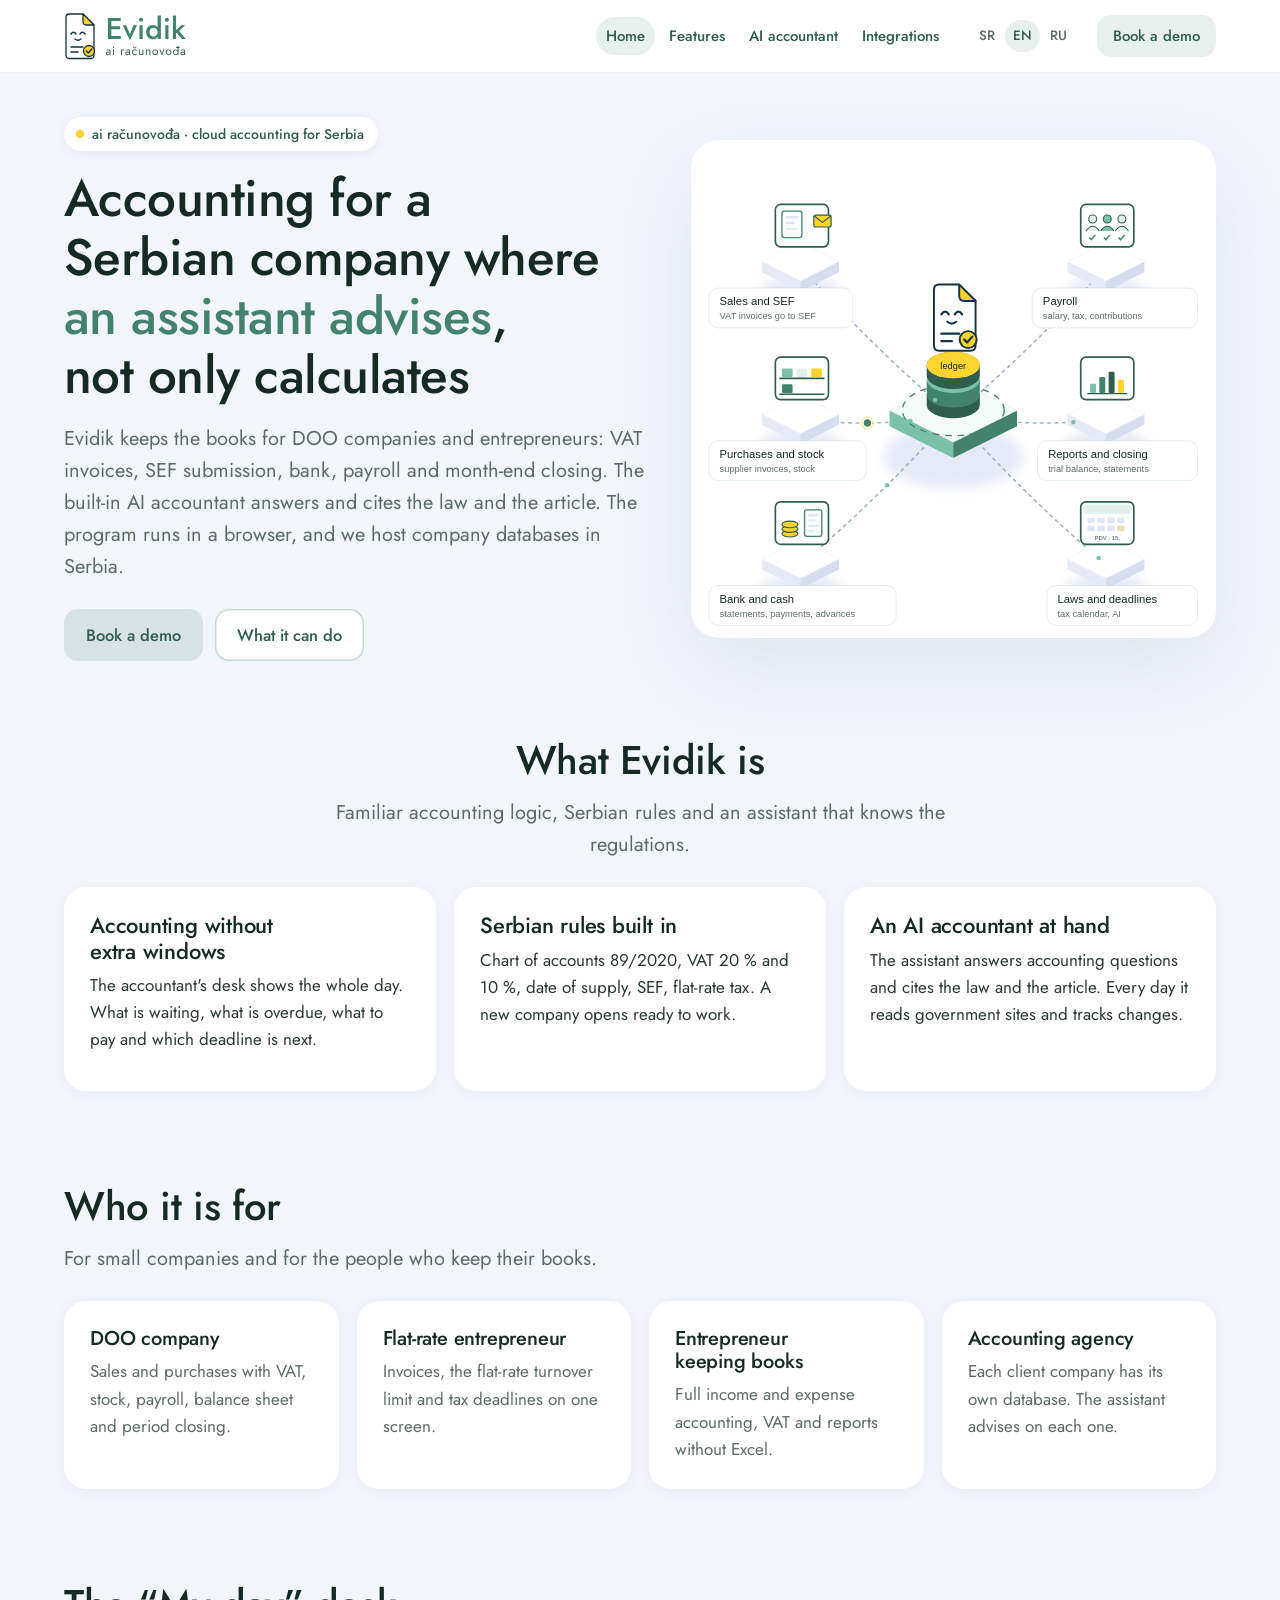
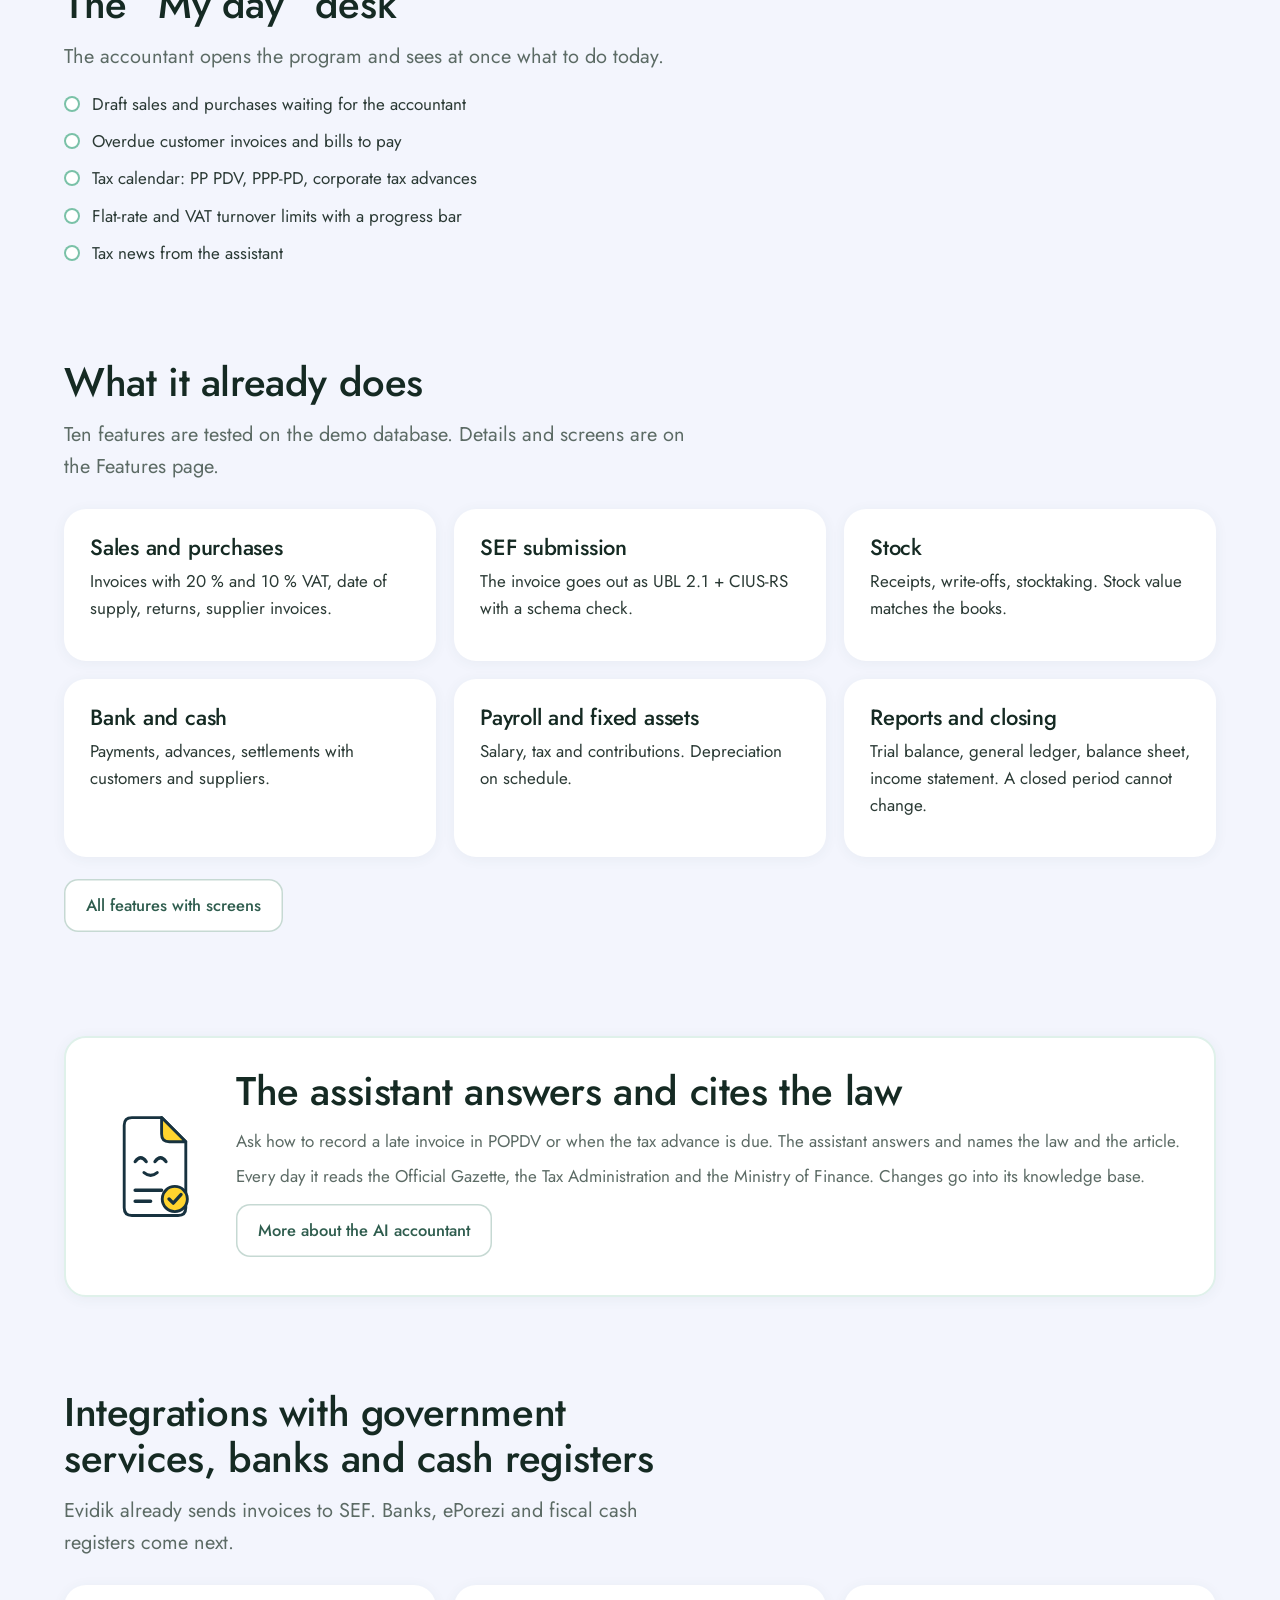
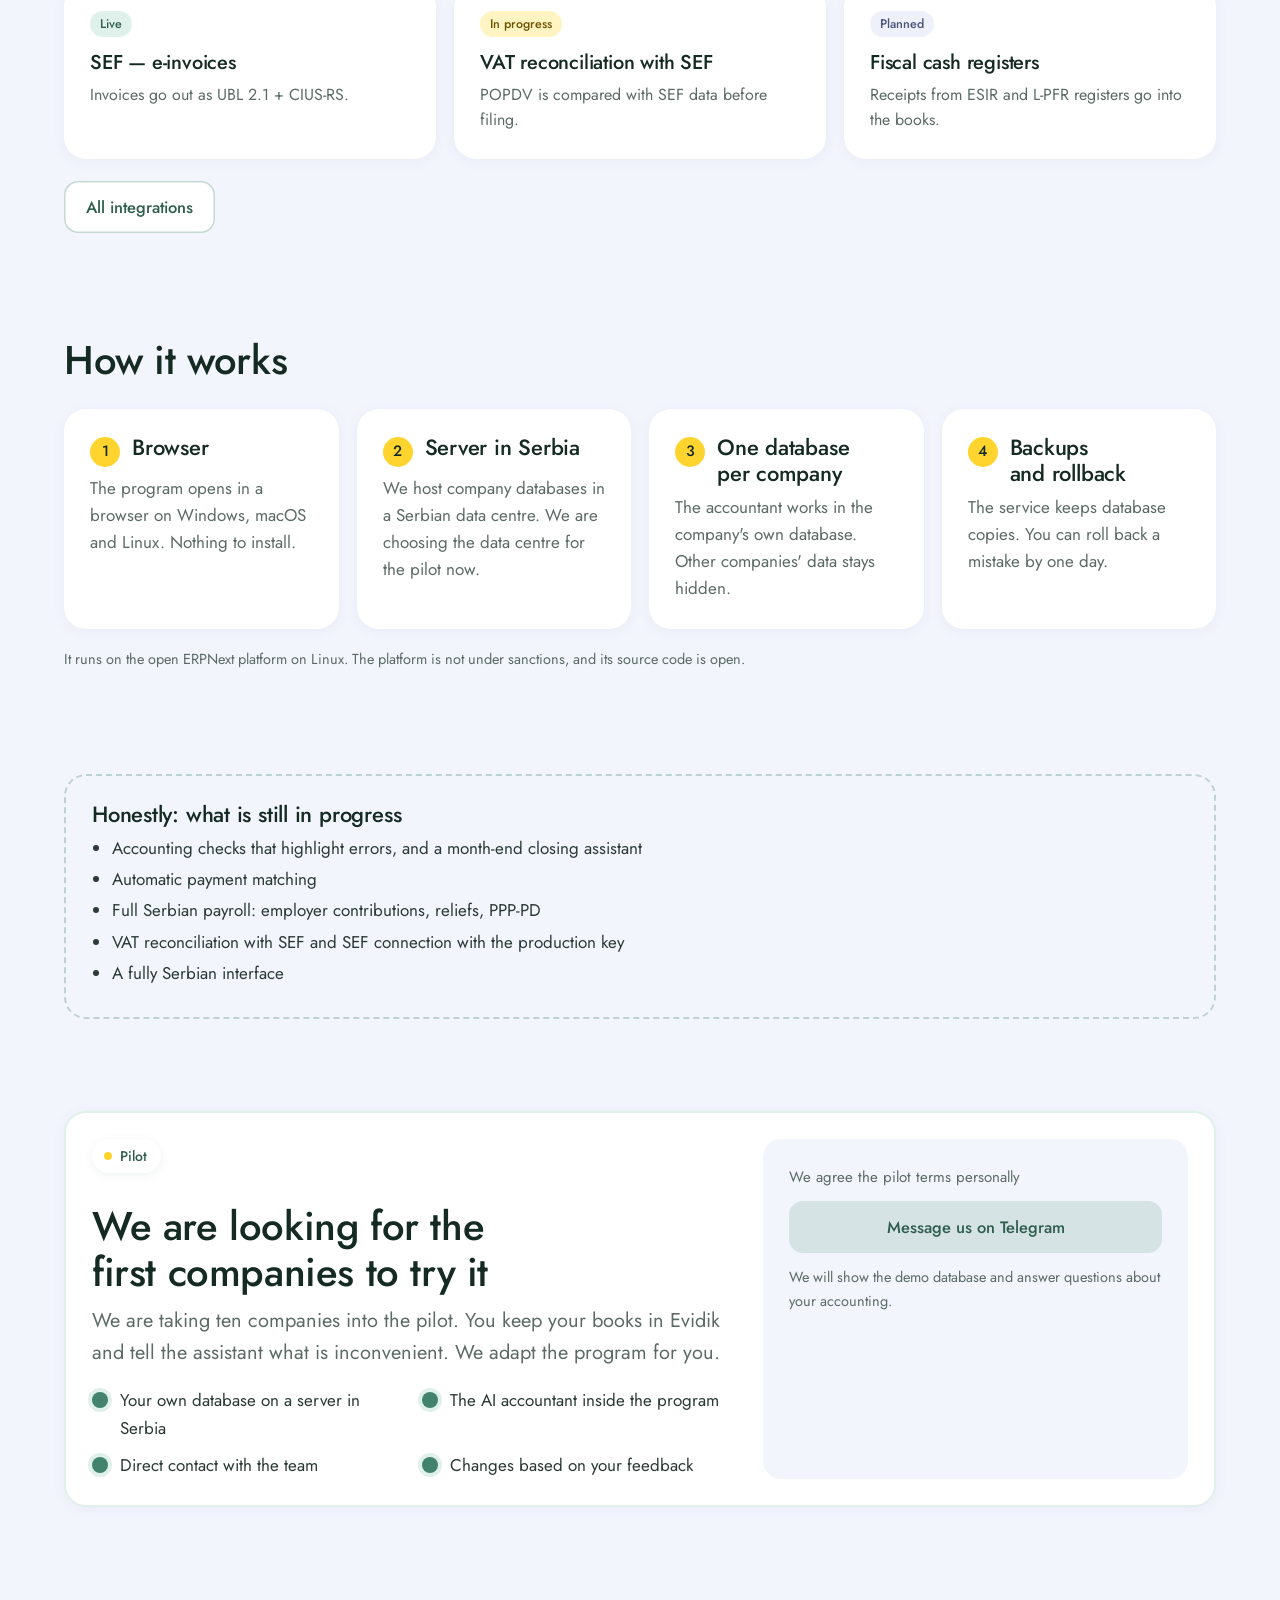
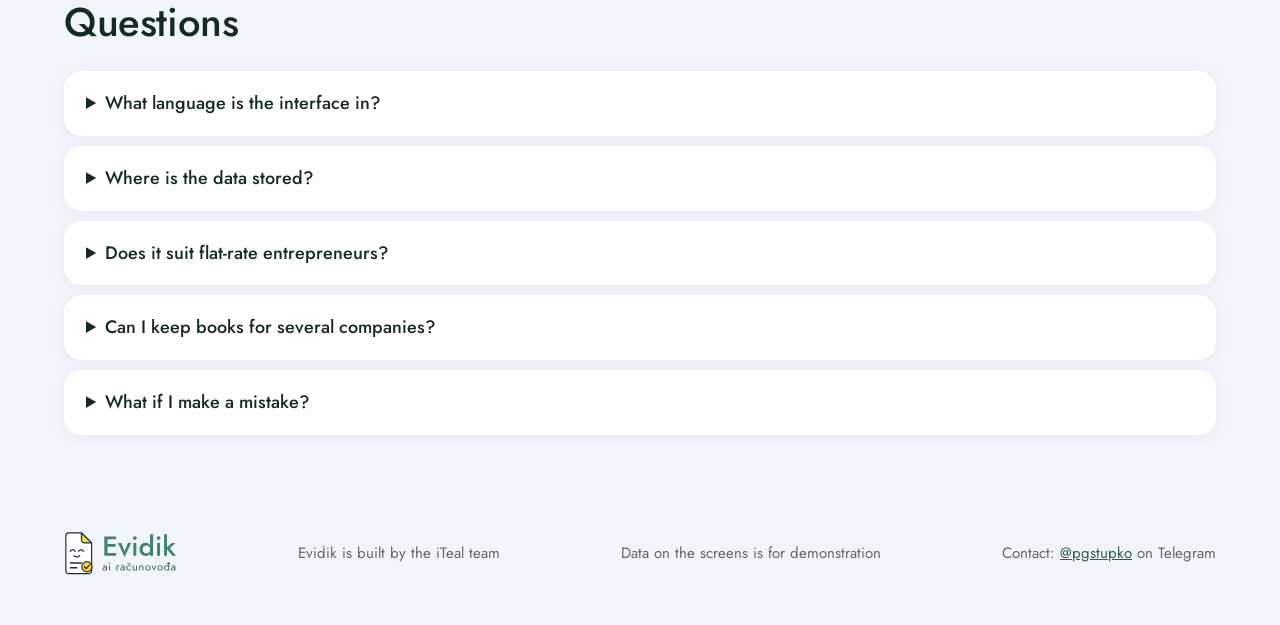
==== commit 0159b7cc: "Сайт evidik.rs" ====
--- a/en/index.html
+++ b/en/index.html
@@ -13,7 +13,7 @@
 <nav class="nav" aria-label="Evidik"><a href="index.html" class="on">Home</a><a href="mogucnosti.html">Features</a><a href="ai-racunovodja.html">AI accountant</a><a href="razmene.html">Integrations</a></nav><span class="lang"><a href="../index.html" hreflang="sr-Latn">SR</a><a href="../en/index.html" hreflang="en" class="on">EN</a><a href="../ru/index.html" hreflang="ru">RU</a></span>
 <details class="burger"><summary>Menu</summary><div class="mnav"><a href="index.html" class="on">Home</a><a href="mogucnosti.html">Features</a><a href="ai-racunovodja.html">AI accountant</a><a href="razmene.html">Integrations</a><a href="https://t.me/pgstupko" target="_blank" rel="noopener">Book a demo</a></div></details>
 <a class="btn" href="https://t.me/pgstupko" target="_blank" rel="noopener">Book a demo</a></div></header>
-<main><section class="hero"><div class="wrap"><div><span class="kicker fade"><i></i>ai računovođa · cloud accounting for Serbia</span><h1 class="fade d1">Accounting for a Serbian company where <em>an assistant advises</em>, not only calculates</h1><p class="lead fade d2">Evidik keeps the books for DOO companies and entrepreneurs: VAT invoices, SEF submission, bank, payroll and month-end closing. The built-in AI accountant answers and cites the law and the article. The program runs in a browser, and we host company databases in Serbia.</p><div class="cta fade d3"><a class="btn main" href="https://t.me/pgstupko" target="_blank" rel="noopener">Book a demo</a><a class="btn ghost" href="mogucnosti.html">What it can do</a></div></div><div class="hero-art fade d2"><style>.hs text{font-family:"Gotham Pro","Open Sans",Arial,sans-serif}.hs .fl{animation:hsf 4s ease-in-out infinite}.hs .fl2{animation:hsf 4s ease-in-out -2s infinite}@keyframes hsf{50%{transform:translateY(-6px)}}.hs .fw{animation:hsw 1.1s linear infinite}@keyframes hsw{to{stroke-dashoffset:-22}}.hs .bob{animation:hsbo 1.6s ease-in-out infinite}@keyframes hsbo{50%{transform:translateY(-5px)}}.hs .lay{animation:hsl 2.2s ease-in-out infinite}@keyframes hsl{50%{transform:translateY(-5px)}}.hs .gx{transform-box:fill-box;transform-origin:left center;animation:hsg 3.2s ease-in-out infinite}@keyframes hsg{0%{transform:scaleX(.12)}55%,100%{transform:scaleX(1)}}.hs .gy{transform-box:fill-box;transform-origin:center bottom;animation:hsgy 1.8s ease-in-out infinite alternate}@keyframes hsgy{from{transform:scaleY(.3)}}.hs .ty{animation:hst 1.2s ease-in-out infinite}@keyframes hst{0%,60%,100%{opacity:.2}30%{opacity:1}}.hs .pop{transform-box:fill-box;transform-origin:center;animation:hsp 2s ease-in-out infinite}@keyframes hsp{0%,100%{transform:scale(1)}50%{transform:scale(1.18)}}@media (prefers-reduced-motion:reduce){.hs *{animation:none!important}.hs .dot{display:none}}@media (min-width:900px){.sop-hero .hs-fig{align-self:center!important;margin-top:0!important;margin-bottom:0!important}}</style><svg class="hs" viewBox="0 0 760 720" xmlns="http://www.w3.org/2000/svg" role="img" aria-label="Evidik: an AI accountant in the centre, around it sales and SEF, purchases, bank, payroll, reports and tax deadlines"><defs><filter id="hsb" x="-30%" y="-30%" width="160%" height="160%"><feGaussianBlur stdDeviation="8"/></filter></defs><ellipse cx="380" cy="462.0" rx="105.60000000000001" ry="48.0" fill="#c9d2ec" opacity=".45" filter="url(#hsb)"/><ellipse cx="150" cy="219.0" rx="63.800000000000004" ry="29.0" fill="#c9d2ec" opacity=".45" filter="url(#hsb)"/><ellipse cx="150" cy="449.0" rx="63.800000000000004" ry="29.0" fill="#c9d2ec" opacity=".45" filter="url(#hsb)"/><ellipse cx="150" cy="667.0" rx="63.800000000000004" ry="29.0" fill="#c9d2ec" opacity=".45" filter="url(#hsb)"/><ellipse cx="610" cy="219.0" rx="63.800000000000004" ry="29.0" fill="#c9d2ec" opacity=".45" filter="url(#hsb)"/><ellipse cx="610" cy="449.0" rx="63.800000000000004" ry="29.0" fill="#c9d2ec" opacity=".45" filter="url(#hsb)"/><ellipse cx="610" cy="667.0" rx="63.800000000000004" ry="29.0" fill="#c9d2ec" opacity=".45" filter="url(#hsb)"/><path d="M380,400 Q265,304 150,176" fill="none" stroke="#9fb0cf" stroke-width="2.4" stroke-dasharray="4 7" stroke-linecap="round" class="fw"/><path d="M380,400 Q265,419 150,406" fill="none" stroke="#9fb0cf" stroke-width="2.4" stroke-dasharray="4 7" stroke-linecap="round" class="fw"/><path d="M380,400 Q265,528 150,624" fill="none" stroke="#9fb0cf" stroke-width="2.4" stroke-dasharray="4 7" stroke-linecap="round" class="fw"/><path d="M380,400 Q495,304 610,176" fill="none" stroke="#9fb0cf" stroke-width="2.4" stroke-dasharray="4 7" stroke-linecap="round" class="fw"/><path d="M380,400 Q495,419 610,406" fill="none" stroke="#9fb0cf" stroke-width="2.4" stroke-dasharray="4 7" stroke-linecap="round" class="fw"/><path d="M380,400 Q495,528 610,624" fill="none" stroke="#9fb0cf" stroke-width="2.4" stroke-dasharray="4 7" stroke-linecap="round" class="fw"/><g opacity="1"><polygon points="92,168 150,197.0 150,213.0 92,184" fill="#e6eaf7"/><polygon points="208,168 150,197.0 150,213.0 208,184" fill="#d6ddf0"/><polygon points="150,139.0 208,168 150,197.0 92,168" fill="#ffffff" stroke="#eef1fb" stroke-width="1"/></g><g opacity="1"><polygon points="92,398 150,427.0 150,443.0 92,414" fill="#e6eaf7"/><polygon points="208,398 150,427.0 150,443.0 208,414" fill="#d6ddf0"/><polygon points="150,369.0 208,398 150,427.0 92,398" fill="#ffffff" stroke="#eef1fb" stroke-width="1"/></g><g opacity="1"><polygon points="92,616 150,645.0 150,661.0 92,632" fill="#e6eaf7"/><polygon points="208,616 150,645.0 150,661.0 208,632" fill="#d6ddf0"/><polygon points="150,587.0 208,616 150,645.0 92,616" fill="#ffffff" stroke="#eef1fb" stroke-width="1"/></g><g opacity="1"><polygon points="552,168 610,197.0 610,213.0 552,184" fill="#e6eaf7"/><polygon points="668,168 610,197.0 610,213.0 668,184" fill="#d6ddf0"/><polygon points="610,139.0 668,168 610,197.0 552,168" fill="#ffffff" stroke="#eef1fb" stroke-width="1"/></g><g opacity="1"><polygon points="552,398 610,427.0 610,443.0 552,414" fill="#e6eaf7"/><polygon points="668,398 610,427.0 610,443.0 668,414" fill="#d6ddf0"/><polygon points="610,369.0 668,398 610,427.0 552,398" fill="#ffffff" stroke="#eef1fb" stroke-width="1"/></g><g opacity="1"><polygon points="552,616 610,645.0 610,661.0 552,632" fill="#e6eaf7"/><polygon points="668,616 610,645.0 610,661.0 668,632" fill="#d6ddf0"/><polygon points="610,587.0 668,616 610,645.0 552,616" fill="#ffffff" stroke="#eef1fb" stroke-width="1"/></g><g opacity="1"><polygon points="284,392 380,440.0 380,464.0 284,416" fill="#7ac1a8"/><polygon points="476,392 380,440.0 380,464.0 476,416" fill="#43836d"/><polygon points="380,344.0 476,392 380,440.0 284,392" fill="#f2fbf7" stroke="#eef1fb" stroke-width="1"/></g><polygon class="dot" points="150,139.0 208,168 150,197.0 92,168" fill="#ffd42e" opacity="0"><animate attributeName="opacity" values="0;.32;0" keyTimes="0;0.067;0.167" calcMode="discrete" dur="12.0s" repeatCount="indefinite"/></polygon><polygon class="dot" points="150,369.0 208,398 150,427.0 92,398" fill="#ffd42e" opacity="0"><animate attributeName="opacity" values="0;.32;0" keyTimes="0;0.233;0.333" calcMode="discrete" dur="12.0s" repeatCount="indefinite"/></polygon><polygon class="dot" points="150,587.0 208,616 150,645.0 92,616" fill="#ffd42e" opacity="0"><animate attributeName="opacity" values="0;.32;0" keyTimes="0;0.400;0.500" calcMode="discrete" dur="12.0s" repeatCount="indefinite"/></polygon><polygon class="dot" points="610,139.0 668,168 610,197.0 552,168" fill="#ffd42e" opacity="0"><animate attributeName="opacity" values="0;.32;0" keyTimes="0;0.567;0.667" calcMode="discrete" dur="12.0s" repeatCount="indefinite"/></polygon><polygon class="dot" points="610,369.0 668,398 610,427.0 552,398" fill="#ffd42e" opacity="0"><animate attributeName="opacity" values="0;.32;0" keyTimes="0;0.733;0.833" calcMode="discrete" dur="12.0s" repeatCount="indefinite"/></polygon><polygon class="dot" points="610,587.0 668,616 610,645.0 552,616" fill="#ffd42e" opacity="0"><animate attributeName="opacity" values="0;.32;0" keyTimes="0;0.900;1.000" calcMode="discrete" dur="12.0s" repeatCount="indefinite"/></polygon><ellipse cx="380" cy="392" rx="76.80000000000001" ry="38.400000000000006" fill="none" stroke="#43836d" stroke-width="2" stroke-dasharray="10 9" class="fw" style="animation-duration:2.4s"/><g><path d="M340,368 v16 a40,20.0 0 0 0 80,0 v-16z" fill="#2F5D4E"/><ellipse cx="380" cy="368" rx="40" ry="20.0" fill="#43836d"/></g><g><path d="M340,346 v16 a40,20.0 0 0 0 80,0 v-16z" fill="#43836d"/><ellipse cx="380" cy="346" rx="40" ry="20.0" fill="#7ac1a8"/></g><g><path d="M340,324 v16 a40,20.0 0 0 0 80,0 v-16z" fill="#2F5D4E"/><ellipse cx="380" cy="324" rx="40" ry="20.0" fill="#43836d"/><ellipse cx="380" cy="324" rx="40" ry="20" fill="#ffd42e"/><text x="380" y="330" text-anchor="middle" font-size="14" font-weight="500" fill="#152a23">ledger</text></g><g class="bob"><g transform="translate(324,196) scale(1.12)"><g fill="#fff" stroke="#17323f" stroke-width="2.6" stroke-linecap="round" stroke-linejoin="round"><path d="M31 6 H58 L80 28 V88 Q80 95 73 95 H31 Q24 95 24 88 V13 Q24 6 31 6 Z"/><path d="M58 6 V21 Q58 28 65 28 H80 Z" fill="#ffd42e"/><path d="M34 46 q5 -7 10 0 M52 46 q5 -7 10 0" fill="none" stroke-width="3"/><path d="M42 56 q6 5 12 0" fill="none" stroke-width="2.8"/><path d="M34 72 H58 M34 82 H48" fill="none" stroke-width="3.2"/><circle cx="70" cy="80" r="11" fill="#ffd42e"><animate attributeName="r" values="11;13;11;11" keyTimes="0;.1;.2;1" dur="2.4s" repeatCount="indefinite"/></circle><path d="M64.8 80 L68.6 83.8 L75.6 76" fill="none" stroke-width="3"/></g></g></g><g transform="translate(112,82)"><rect width="80" height="64" rx="8" fill="#fff" stroke="#2F5D4E" stroke-width="2.5"/><rect x="10" y="10" width="30" height="40" rx="4" fill="#fff" stroke="#43836d" stroke-width="2"/><rect x="15" y="17" width="20" height="4" rx="2" fill="#dfe5f4"/><rect x="15" y="26" width="14" height="4" rx="2" fill="#dfe5f4"/><rect x="15" y="35" width="18" height="4" rx="2" fill="#dff1ea"/><g><animateTransform attributeName="transform" type="translate" values="0,0;0,0;14,-8;14,-8;0,0" keyTimes="0;.3;.6;.9;1" dur="3.6s" repeatCount="indefinite"/><rect x="44" y="24" width="26" height="18" rx="3" fill="#ffd42e" stroke="#2F5D4E" stroke-width="1.8"/><path d="M44,25 l13,10 l13,-10" fill="none" stroke="#2F5D4E" stroke-width="1.8"/></g></g><g transform="translate(112,312)"><rect width="80" height="64" rx="8" fill="#fff" stroke="#2F5D4E" stroke-width="2.5"/><line x1="6" y1="32" x2="74" y2="32" stroke="#2F5D4E" stroke-width="2.5"/><line x1="6" y1="56" x2="74" y2="56" stroke="#2F5D4E" stroke-width="2.5"/><rect x="10" y="17" width="16" height="13" rx="2" fill="#7ac1a8"/><rect x="32" y="17" width="16" height="13" rx="2" fill="#dff1ea"/><rect x="10" y="41" width="16" height="13" rx="2" fill="#43836d"/><rect x="54" y="17" width="16" height="13" rx="2" fill="#ffd42e"><animate attributeName="y" values="-14;-14;17;17;-14" keyTimes="0;.3;.5;.9;1" dur="4s" repeatCount="indefinite"/><animate attributeName="opacity" values="0;0;1;1;0" keyTimes="0;.3;.4;.9;1" dur="4s" repeatCount="indefinite"/></rect></g><g transform="translate(112,530)"><rect width="80" height="64" rx="8" fill="#fff" stroke="#2F5D4E" stroke-width="2.5"/><rect x="44" y="12" width="26" height="40" rx="3" fill="#fff" stroke="#43836d" stroke-width="2"/><rect x="49" y="18" width="16" height="4" rx="2" fill="#dfe5f4"/><rect x="49" y="26" width="12" height="4" rx="2" fill="#dff1ea"/><rect x="49" y="34" width="16" height="4" rx="2" fill="#dfe5f4"/><rect x="49" y="42" width="10" height="4" rx="2" fill="#dff1ea"/><g class="bob"><ellipse cx="22" cy="48" rx="12" ry="5" fill="#ffd42e" stroke="#2F5D4E" stroke-width="1.8"/><ellipse cx="22" cy="41" rx="12" ry="5" fill="#ffd42e" stroke="#2F5D4E" stroke-width="1.8"/><ellipse cx="22" cy="34" rx="12" ry="5" fill="#ffd42e" stroke="#2F5D4E" stroke-width="1.8"/></g></g><g transform="translate(572,82)"><rect width="80" height="64" rx="8" fill="#fff" stroke="#2F5D4E" stroke-width="2.5"/><circle cx="18" cy="22" r="6" fill="#dff1ea" stroke="#2F5D4E" stroke-width="1.6"/><path d="M8,40 q10,-14 20,0" fill="#dff1ea" stroke="#2F5D4E" stroke-width="1.6"/><circle cx="40" cy="22" r="6" fill="#7ac1a8" stroke="#2F5D4E" stroke-width="1.6"/><path d="M30,40 q10,-14 20,0" fill="#7ac1a8" stroke="#2F5D4E" stroke-width="1.6"/><circle cx="62" cy="22" r="6" fill="#dff1ea" stroke="#2F5D4E" stroke-width="1.6"/><path d="M52,40 q10,-14 20,0" fill="#dff1ea" stroke="#2F5D4E" stroke-width="1.6"/><path d="M13,50 l3,3 l6,-7" stroke="#43836d" stroke-width="2.2" fill="none" class="ty" style="animation-duration:3s;animation-delay:0.0s"/><path d="M35,50 l3,3 l6,-7" stroke="#43836d" stroke-width="2.2" fill="none" class="ty" style="animation-duration:3s;animation-delay:-0.9s"/><path d="M57,50 l3,3 l6,-7" stroke="#43836d" stroke-width="2.2" fill="none" class="ty" style="animation-duration:3s;animation-delay:-1.8s"/></g><g transform="translate(572,312)"><rect width="80" height="64" rx="8" fill="#fff" stroke="#2F5D4E" stroke-width="2.5"/><line x1="10" y1="55" x2="70" y2="55" stroke="#2F5D4E" stroke-width="2"/><rect class="gy" style="animation-delay:0.00s" x="14" y="40" width="9" height="14" rx="2" fill="#7ac1a8"/><rect class="gy" style="animation-delay:-0.45s" x="28" y="30" width="9" height="24" rx="2" fill="#43836d"/><rect class="gy" style="animation-delay:-0.90s" x="42" y="22" width="9" height="32" rx="2" fill="#2F5D4E"/><rect class="gy" style="animation-delay:-1.35s" x="56" y="34" width="9" height="20" rx="2" fill="#ffd42e"/></g><g transform="translate(572,530)"><rect width="80" height="64" rx="8" fill="#fff" stroke="#2F5D4E" stroke-width="2.5"/><rect x="4" y="4" width="72" height="14" rx="6" fill="#dff1ea"/><rect x="10" y="24" width="11" height="8" rx="2" fill="#dfe5f4"/><rect x="25" y="24" width="11" height="8" rx="2" fill="#dfe5f4"/><rect x="40" y="24" width="11" height="8" rx="2" fill="#dfe5f4"/><rect x="55" y="24" width="11" height="8" rx="2" fill="#dfe5f4"/><rect x="10" y="36" width="11" height="8" rx="2" fill="#dfe5f4"/><rect x="25" y="36" width="11" height="8" rx="2" fill="#dfe5f4"/><rect x="40" y="36" width="11" height="8" rx="2" fill="#dfe5f4"/><rect x="55" y="36" width="11" height="8" rx="2" fill="#dfe5f4"/><rect x="55" y="36" width="11" height="8" rx="2" fill="#ffd42e"><animate attributeName="opacity" values="1;.3;1" dur="1.6s" repeatCount="indefinite"/></rect><text x="40" y="58" text-anchor="middle" font-size="9" font-weight="500" fill="#2F5D4E">PDV · 15.</text></g><circle class="dot" r="3.4" fill="#7ac1a8"><animateMotion dur="2.2s" begin="0.00s" repeatCount="indefinite" path="M380,400 Q265,304 150,176"/></circle><g class="dot" opacity="0"><circle r="10" fill="#ffd42e" opacity=".4"/><circle r="6.5" fill="#43836d" stroke="#fff" stroke-width="2"/><animateMotion dur="12.0s" repeatCount="indefinite" path="M380,400 Q265,304 150,176" calcMode="linear" keyPoints="0;0;1;1" keyTimes="0;0.000;0.067;1"/><animate attributeName="opacity" values="0;1;0" keyTimes="0;0.000;0.067" calcMode="discrete" dur="12.0s" repeatCount="indefinite"/></g><circle class="dot" r="3.4" fill="#7ac1a8"><animateMotion dur="2.2s" begin="-0.37s" repeatCount="indefinite" path="M380,400 Q265,419 150,406"/></circle><g class="dot" opacity="0"><circle r="10" fill="#ffd42e" opacity=".4"/><circle r="6.5" fill="#43836d" stroke="#fff" stroke-width="2"/><animateMotion dur="12.0s" repeatCount="indefinite" path="M380,400 Q265,419 150,406" calcMode="linear" keyPoints="0;0;1;1" keyTimes="0;0.167;0.233;1"/><animate attributeName="opacity" values="0;1;0" keyTimes="0;0.167;0.233" calcMode="discrete" dur="12.0s" repeatCount="indefinite"/></g><circle class="dot" r="3.4" fill="#7ac1a8"><animateMotion dur="2.2s" begin="-0.74s" repeatCount="indefinite" path="M380,400 Q265,528 150,624"/></circle><g class="dot" opacity="0"><circle r="10" fill="#ffd42e" opacity=".4"/><circle r="6.5" fill="#43836d" stroke="#fff" stroke-width="2"/><animateMotion dur="12.0s" repeatCount="indefinite" path="M380,400 Q265,528 150,624" calcMode="linear" keyPoints="0;0;1;1" keyTimes="0;0.333;0.400;1"/><animate attributeName="opacity" values="0;1;0" keyTimes="0;0.333;0.400" calcMode="discrete" dur="12.0s" repeatCount="indefinite"/></g><circle class="dot" r="3.4" fill="#7ac1a8"><animateMotion dur="2.2s" begin="-1.11s" repeatCount="indefinite" path="M380,400 Q495,304 610,176"/></circle><g class="dot" opacity="0"><circle r="10" fill="#ffd42e" opacity=".4"/><circle r="6.5" fill="#43836d" stroke="#fff" stroke-width="2"/><animateMotion dur="12.0s" repeatCount="indefinite" path="M380,400 Q495,304 610,176" calcMode="linear" keyPoints="0;0;1;1" keyTimes="0;0.500;0.567;1"/><animate attributeName="opacity" values="0;1;0" keyTimes="0;0.500;0.567" calcMode="discrete" dur="12.0s" repeatCount="indefinite"/></g><circle class="dot" r="3.4" fill="#7ac1a8"><animateMotion dur="2.2s" begin="-1.48s" repeatCount="indefinite" path="M380,400 Q495,419 610,406"/></circle><g class="dot" opacity="0"><circle r="10" fill="#ffd42e" opacity=".4"/><circle r="6.5" fill="#43836d" stroke="#fff" stroke-width="2"/><animateMotion dur="12.0s" repeatCount="indefinite" path="M380,400 Q495,419 610,406" calcMode="linear" keyPoints="0;0;1;1" keyTimes="0;0.667;0.733;1"/><animate attributeName="opacity" values="0;1;0" keyTimes="0;0.667;0.733" calcMode="discrete" dur="12.0s" repeatCount="indefinite"/></g><circle class="dot" r="3.4" fill="#7ac1a8"><animateMotion dur="2.2s" begin="-1.85s" repeatCount="indefinite" path="M380,400 Q495,528 610,624"/></circle><g class="dot" opacity="0"><circle r="10" fill="#ffd42e" opacity=".4"/><circle r="6.5" fill="#43836d" stroke="#fff" stroke-width="2"/><animateMotion dur="12.0s" repeatCount="indefinite" path="M380,400 Q495,528 610,624" calcMode="linear" keyPoints="0;0;1;1" keyTimes="0;0.833;0.900;1"/><animate attributeName="opacity" values="0;1;0" keyTimes="0;0.833;0.900" calcMode="discrete" dur="12.0s" repeatCount="indefinite"/></g><g class="hs-lb" transform="translate(12,208)"><rect x="0" y="0" width="216" height="60" rx="14" fill="#fff" stroke="rgba(67,131,109,.22)"/><text x="16" y="26" font-size="17" font-weight="500" fill="#152a23">Sales and SEF</text><text x="16" y="47" font-size="14" fill="#5f6e68">VAT invoices go to SEF</text></g><g class="hs-lb" transform="translate(12,438)"><rect x="0" y="0" width="237" height="60" rx="14" fill="#fff" stroke="rgba(67,131,109,.22)"/><text x="16" y="26" font-size="17" font-weight="500" fill="#152a23">Purchases and stock</text><text x="16" y="47" font-size="14" fill="#5f6e68">supplier invoices, stock</text></g><g class="hs-lb" transform="translate(12,656)"><rect x="0" y="0" width="282" height="60" rx="14" fill="#fff" stroke="rgba(67,131,109,.22)"/><text x="16" y="26" font-size="17" font-weight="500" fill="#152a23">Bank and cash</text><text x="16" y="47" font-size="14" fill="#5f6e68">statements, payments, advances</text></g><g class="hs-lb" transform="translate(499,208)"><rect x="0" y="0" width="249" height="60" rx="14" fill="#fff" stroke="rgba(67,131,109,.22)"/><text x="16" y="26" font-size="17" font-weight="500" fill="#152a23">Payroll</text><text x="16" y="47" font-size="14" fill="#5f6e68">salary, tax, contributions</text></g><g class="hs-lb" transform="translate(507,438)"><rect x="0" y="0" width="241" height="60" rx="14" fill="#fff" stroke="rgba(67,131,109,.22)"/><text x="16" y="26" font-size="17" font-weight="500" fill="#152a23">Reports and closing</text><text x="16" y="47" font-size="14" fill="#5f6e68">trial balance, statements</text></g><g class="hs-lb" transform="translate(521,656)"><rect x="0" y="0" width="227" height="60" rx="14" fill="#fff" stroke="rgba(67,131,109,.22)"/><text x="16" y="26" font-size="17" font-weight="500" fill="#152a23">Laws and deadlines</text><text x="16" y="47" font-size="14" fill="#5f6e68">tax calendar, AI</text></g></svg></div></div></section><section><div class="wrap"><div class="sec-head sec-c"><h2>What Evidik is</h2><p class="lead">Familiar accounting logic, Serbian rules and an assistant that knows the regulations.</p></div><div class="grid g3"><div class="card"><h3>Accounting without extra windows</h3><p>The accountant's desk shows the whole day. What is waiting, what is overdue, what to pay and which deadline is next.</p></div><div class="card"><h3>Serbian rules built in</h3><p>Chart of accounts 89/2020, VAT 20 % and 10 %, date of supply, SEF, flat-rate tax. A new company opens ready to work.</p></div><div class="card"><h3>An AI accountant at hand</h3><p>The assistant answers accounting questions and cites the law and the article. Every day it reads government sites and tracks changes.</p></div></div></div></section><section class="who"><div class="wrap"><div class="sec-head"><h2>Who it is for</h2><p class="lead">For small companies and for the people who keep their books.</p></div><div class="grid g4"><div class="card"><h3>DOO company</h3><p>Sales and purchases with VAT, stock, payroll, balance sheet and period closing.</p></div><div class="card"><h3>Flat-rate entrepreneur</h3><p>Invoices, the flat-rate turnover limit and tax deadlines on one screen.</p></div><div class="card"><h3>Entrepreneur keeping books</h3><p>Full income and expense accounting, VAT and reports without Excel.</p></div><div class="card"><h3>Accounting agency</h3><p>Each client company has its own database. The assistant advises on each one.</p></div></div></div></section><section><div class="wrap split"><div><h2>The “My day” desk</h2><p class="lead">The accountant opens the program and sees at once what to do today.</p><ul class="ok sep" style="grid-template-columns:1fr"><li>Draft sales and purchases waiting for the accountant</li><li>Overdue customer invoices and bills to pay</li><li>Tax calendar: PP PDV, PPP-PD, corporate tax advances</li><li>Flat-rate and VAT turnover limits with a progress bar</li><li>Tax news from the assistant</li></ul></div><figure class="ws-shot"><img src="../img/moj-dan.webp" alt="The “My day” desk in the demo database" loading="lazy"><figcaption>The “My day” desk in the demo database</figcaption></figure></div></section><section><div class="wrap"><div class="sec-head"><h2>What it already does</h2><p class="lead">Ten features are tested on the demo database. Details and screens are on the Features page.</p></div><div class="grid g3"><div class="card"><h3>Sales and purchases</h3><p>Invoices with 20 % and 10 % VAT, date of supply, returns, supplier invoices.</p></div><div class="card"><h3>SEF submission</h3><p>The invoice goes out as UBL 2.1 + CIUS-RS with a schema check.</p></div><div class="card"><h3>Stock</h3><p>Receipts, write-offs, stocktaking. Stock value matches the books.</p></div><div class="card"><h3>Bank and cash</h3><p>Payments, advances, settlements with customers and suppliers.</p></div><div class="card"><h3>Payroll and fixed assets</h3><p>Salary, tax and contributions. Depreciation on schedule.</p></div><div class="card"><h3>Reports and closing</h3><p>Trial balance, general ledger, balance sheet, income statement. A closed period cannot change.</p></div></div><p class="note" style="margin-top:22px"><a class="btn ghost" href="mogucnosti.html">All features with screens</a></p></div></section><section><div class="wrap"><div class="card ai-box"><svg viewBox="16 0 72 100" aria-hidden="true"><g fill="#fff" stroke="#17323f" stroke-width="2.6" stroke-linecap="round" stroke-linejoin="round"><path d="M31 6 H58 L80 28 V88 Q80 95 73 95 H31 Q24 95 24 88 V13 Q24 6 31 6 Z"/><path d="M58 6 V21 Q58 28 65 28 H80 Z" fill="#ffd42e"/><path d="M34 46 q5 -7 10 0 M52 46 q5 -7 10 0" fill="none" stroke-width="3"/><path d="M42 56 q6 5 12 0" fill="none" stroke-width="2.8"/><path d="M34 72 H58 M34 82 H48" fill="none" stroke-width="3.2"/><circle cx="70" cy="80" r="11" fill="#ffd42e"><animate attributeName="r" values="11;13;11;11" keyTimes="0;.1;.2;1" dur="2.4s" repeatCount="indefinite"/></circle><path d="M64.8 80 L68.6 83.8 L75.6 76" fill="none" stroke-width="3"/></g></svg><div><h2>The assistant answers and cites the law</h2><p>Ask how to record a late invoice in POPDV or when the tax advance is due. The assistant answers and names the law and the article.</p><p>Every day it reads the Official Gazette, the Tax Administration and the Ministry of Finance. Changes go into its knowledge base.</p><p style="margin-top:14px"><a class="btn ghost" href="ai-racunovodja.html">More about the AI accountant</a></p></div></div></div></section><section class="ex"><div class="wrap"><div class="sec-head"><h2>Integrations with government services, banks and cash registers</h2><p class="lead">Evidik already sends invoices to SEF. Banks, ePorezi and fiscal cash registers come next.</p></div><div class="grid g3"><div class="card"><span class="st s-ok">Live</span><h3>SEF — e-invoices</h3><p>Invoices go out as UBL 2.1 + CIUS-RS.</p></div><div class="card"><span class="st s-wip">In progress</span><h3>VAT reconciliation with SEF</h3><p>POPDV is compared with SEF data before filing.</p></div><div class="card"><span class="st s-plan">Planned</span><h3>Fiscal cash registers</h3><p>Receipts from ESIR and L-PFR registers go into the books.</p></div></div><p class="note" style="margin-top:22px"><a class="btn ghost" href="razmene.html">All integrations</a></p></div></section><section><div class="wrap"><div class="sec-head"><h2>How it works</h2></div><div class="grid steps"><div class="card step"><h3>Browser</h3><p>The program opens in a browser on Windows, macOS and Linux. Nothing to install.</p></div><div class="card step"><h3>Server in Serbia</h3><p>We host company databases in a Serbian data centre. We are choosing the data centre for the pilot now.</p></div><div class="card step"><h3>One database per company</h3><p>The accountant works in the company's own database. Other companies' data stays hidden.</p></div><div class="card step"><h3>Backups and rollback</h3><p>The service keeps database copies. You can roll back a mistake by one day.</p></div></div><p class="note" style="margin-top:18px;color:var(--mut)">It runs on the open ERPNext platform on Linux. The platform is not under sanctions, and its source code is open.</p></div></section><section><div class="wrap"><div class="card wip-box"><h3>Honestly: what is still in progress</h3><ul><li>Accounting checks that highlight errors, and a month-end closing assistant</li><li>Automatic payment matching</li><li>Full Serbian payroll: employer contributions, reliefs, PPP-PD</li><li>VAT reconciliation with SEF and SEF connection with the production key</li><li>A fully Serbian interface</li></ul></div></div></section><section><div class="wrap"><div class="card offer"><div><span class="kicker"><i></i>Pilot</span><h2>We are looking for the first companies to try it</h2><p class="lead">We are taking ten companies into the pilot. You keep your books in Evidik and tell the assistant what is inconvenient. We adapt the program for you.</p><ul class="ok"><li>Your own database on a server in Serbia</li><li>The AI accountant inside the program</li><li>Direct contact with the team</li><li>Changes based on your feedback</li></ul></div><div class="of-r"><span class="of-k">We agree the pilot terms personally</span><a class="btn main" href="https://t.me/pgstupko" target="_blank" rel="noopener">Message us on Telegram</a><p class="note">We will show the demo database and answer questions about your accounting.</p></div></div></div></section><section class="faq"><div class="wrap"><div class="sec-head"><h2>Questions</h2></div><details><summary>What language is the interface in?</summary><p>Today the interface is partly in Russian and English. The Serbian translation is in progress.</p></details><details><summary>Where is the data stored?</summary><p>We host company databases in a Serbian data centre. Each company has its own database.</p></details><details><summary>Does it suit flat-rate entrepreneurs?</summary><p>Yes. The desk shows the flat-rate turnover limit and tax deadlines.</p></details><details><summary>Can I keep books for several companies?</summary><p>Yes. Each company gets its own database. Group reports are planned.</p></details><details><summary>What if I make a mistake?</summary><p>The service keeps database copies. You can roll the database back by one day.</p></details></div></section></main>
+<main><section class="hero"><div class="wrap"><div><span class="kicker fade"><i></i>ai računovođa · cloud accounting for Serbia</span><h1 class="fade d1">Accounting for a Serbian company where <em>an assistant advises</em>, not only calculates</h1><p class="lead fade d2">Evidik keeps the books for DOO companies and entrepreneurs: VAT invoices, SEF submission, bank, payroll and month-end closing. The built-in AI accountant answers and cites the law and the article. The program runs in a browser, and we host company databases in Serbia.</p><div class="cta fade d3"><a class="btn main" href="https://t.me/pgstupko" target="_blank" rel="noopener">Book a demo</a><a class="btn ghost" href="mogucnosti.html">What it can do</a></div></div><div class="hero-art fade d2"><style>.hs text{font-family:"Gotham Pro","Open Sans",Arial,sans-serif}.hs .fl{animation:hsf 4s ease-in-out infinite}.hs .fl2{animation:hsf 4s ease-in-out -2s infinite}@keyframes hsf{50%{transform:translateY(-6px)}}.hs .fw{animation:hsw 1.1s linear infinite}@keyframes hsw{to{stroke-dashoffset:-22}}.hs .bob{animation:hsbo 1.6s ease-in-out infinite}@keyframes hsbo{50%{transform:translateY(-5px)}}.hs .lay{animation:hsl 2.2s ease-in-out infinite}@keyframes hsl{50%{transform:translateY(-5px)}}.hs .gx{transform-box:fill-box;transform-origin:left center;animation:hsg 3.2s ease-in-out infinite}@keyframes hsg{0%{transform:scaleX(.12)}55%,100%{transform:scaleX(1)}}.hs .gy{transform-box:fill-box;transform-origin:center bottom;animation:hsgy 1.8s ease-in-out infinite alternate}@keyframes hsgy{from{transform:scaleY(.3)}}.hs .ty{animation:hst 1.2s ease-in-out infinite}@keyframes hst{0%,60%,100%{opacity:.2}30%{opacity:1}}.hs .pop{transform-box:fill-box;transform-origin:center;animation:hsp 2s ease-in-out infinite}@keyframes hsp{0%,100%{transform:scale(1)}50%{transform:scale(1.18)}}@media (prefers-reduced-motion:reduce){.hs *{animation:none!important}.hs .dot{display:none}}@media (min-width:900px){.sop-hero .hs-fig{align-self:center!important;margin-top:0!important;margin-bottom:0!important}}</style><svg class="hs" viewBox="0 0 760 720" xmlns="http://www.w3.org/2000/svg" role="img" aria-label="Evidik: an AI accountant in the centre, around it sales and SEF, purchases, bank, payroll, reports and tax deadlines"><defs><filter id="hsb" x="-30%" y="-30%" width="160%" height="160%"><feGaussianBlur stdDeviation="8"/></filter></defs><ellipse cx="380" cy="462.0" rx="105.60000000000001" ry="48.0" fill="#c9d2ec" opacity=".45" filter="url(#hsb)"/><ellipse cx="150" cy="219.0" rx="63.800000000000004" ry="29.0" fill="#c9d2ec" opacity=".45" filter="url(#hsb)"/><ellipse cx="150" cy="449.0" rx="63.800000000000004" ry="29.0" fill="#c9d2ec" opacity=".45" filter="url(#hsb)"/><ellipse cx="150" cy="667.0" rx="63.800000000000004" ry="29.0" fill="#c9d2ec" opacity=".45" filter="url(#hsb)"/><ellipse cx="610" cy="219.0" rx="63.800000000000004" ry="29.0" fill="#c9d2ec" opacity=".45" filter="url(#hsb)"/><ellipse cx="610" cy="449.0" rx="63.800000000000004" ry="29.0" fill="#c9d2ec" opacity=".45" filter="url(#hsb)"/><ellipse cx="610" cy="667.0" rx="63.800000000000004" ry="29.0" fill="#c9d2ec" opacity=".45" filter="url(#hsb)"/><path d="M380,400 Q265,304 150,176" fill="none" stroke="#9fb0cf" stroke-width="2.4" stroke-dasharray="4 7" stroke-linecap="round" class="fw"/><path d="M380,400 Q265,419 150,406" fill="none" stroke="#9fb0cf" stroke-width="2.4" stroke-dasharray="4 7" stroke-linecap="round" class="fw"/><path d="M380,400 Q265,528 150,624" fill="none" stroke="#9fb0cf" stroke-width="2.4" stroke-dasharray="4 7" stroke-linecap="round" class="fw"/><path d="M380,400 Q495,304 610,176" fill="none" stroke="#9fb0cf" stroke-width="2.4" stroke-dasharray="4 7" stroke-linecap="round" class="fw"/><path d="M380,400 Q495,419 610,406" fill="none" stroke="#9fb0cf" stroke-width="2.4" stroke-dasharray="4 7" stroke-linecap="round" class="fw"/><path d="M380,400 Q495,528 610,624" fill="none" stroke="#9fb0cf" stroke-width="2.4" stroke-dasharray="4 7" stroke-linecap="round" class="fw"/><g opacity="1"><polygon points="92,168 150,197.0 150,213.0 92,184" fill="#e6eaf7"/><polygon points="208,168 150,197.0 150,213.0 208,184" fill="#d6ddf0"/><polygon points="150,139.0 208,168 150,197.0 92,168" fill="#ffffff" stroke="#eef1fb" stroke-width="1"/></g><g opacity="1"><polygon points="92,398 150,427.0 150,443.0 92,414" fill="#e6eaf7"/><polygon points="208,398 150,427.0 150,443.0 208,414" fill="#d6ddf0"/><polygon points="150,369.0 208,398 150,427.0 92,398" fill="#ffffff" stroke="#eef1fb" stroke-width="1"/></g><g opacity="1"><polygon points="92,616 150,645.0 150,661.0 92,632" fill="#e6eaf7"/><polygon points="208,616 150,645.0 150,661.0 208,632" fill="#d6ddf0"/><polygon points="150,587.0 208,616 150,645.0 92,616" fill="#ffffff" stroke="#eef1fb" stroke-width="1"/></g><g opacity="1"><polygon points="552,168 610,197.0 610,213.0 552,184" fill="#e6eaf7"/><polygon points="668,168 610,197.0 610,213.0 668,184" fill="#d6ddf0"/><polygon points="610,139.0 668,168 610,197.0 552,168" fill="#ffffff" stroke="#eef1fb" stroke-width="1"/></g><g opacity="1"><polygon points="552,398 610,427.0 610,443.0 552,414" fill="#e6eaf7"/><polygon points="668,398 610,427.0 610,443.0 668,414" fill="#d6ddf0"/><polygon points="610,369.0 668,398 610,427.0 552,398" fill="#ffffff" stroke="#eef1fb" stroke-width="1"/></g><g opacity="1"><polygon points="552,616 610,645.0 610,661.0 552,632" fill="#e6eaf7"/><polygon points="668,616 610,645.0 610,661.0 668,632" fill="#d6ddf0"/><polygon points="610,587.0 668,616 610,645.0 552,616" fill="#ffffff" stroke="#eef1fb" stroke-width="1"/></g><g opacity="1"><polygon points="284,392 380,440.0 380,464.0 284,416" fill="#7ac1a8"/><polygon points="476,392 380,440.0 380,464.0 476,416" fill="#43836d"/><polygon points="380,344.0 476,392 380,440.0 284,392" fill="#f2fbf7" stroke="#eef1fb" stroke-width="1"/></g><polygon class="dot" points="150,139.0 208,168 150,197.0 92,168" fill="#ffd42e" opacity="0"><animate attributeName="opacity" values="0;.32;0" keyTimes="0;0.067;0.167" calcMode="discrete" dur="12.0s" repeatCount="indefinite"/></polygon><polygon class="dot" points="150,369.0 208,398 150,427.0 92,398" fill="#ffd42e" opacity="0"><animate attributeName="opacity" values="0;.32;0" keyTimes="0;0.233;0.333" calcMode="discrete" dur="12.0s" repeatCount="indefinite"/></polygon><polygon class="dot" points="150,587.0 208,616 150,645.0 92,616" fill="#ffd42e" opacity="0"><animate attributeName="opacity" values="0;.32;0" keyTimes="0;0.400;0.500" calcMode="discrete" dur="12.0s" repeatCount="indefinite"/></polygon><polygon class="dot" points="610,139.0 668,168 610,197.0 552,168" fill="#ffd42e" opacity="0"><animate attributeName="opacity" values="0;.32;0" keyTimes="0;0.567;0.667" calcMode="discrete" dur="12.0s" repeatCount="indefinite"/></polygon><polygon class="dot" points="610,369.0 668,398 610,427.0 552,398" fill="#ffd42e" opacity="0"><animate attributeName="opacity" values="0;.32;0" keyTimes="0;0.733;0.833" calcMode="discrete" dur="12.0s" repeatCount="indefinite"/></polygon><polygon class="dot" points="610,587.0 668,616 610,645.0 552,616" fill="#ffd42e" opacity="0"><animate attributeName="opacity" values="0;.32;0" keyTimes="0;0.900;1.000" calcMode="discrete" dur="12.0s" repeatCount="indefinite"/></polygon><ellipse cx="380" cy="392" rx="76.80000000000001" ry="38.400000000000006" fill="none" stroke="#43836d" stroke-width="2" stroke-dasharray="10 9" class="fw" style="animation-duration:2.4s"/><g><path d="M340,368 v16 a40,20.0 0 0 0 80,0 v-16z" fill="#2F5D4E"/><ellipse cx="380" cy="368" rx="40" ry="20.0" fill="#43836d"/></g><g><path d="M340,346 v16 a40,20.0 0 0 0 80,0 v-16z" fill="#43836d"/><ellipse cx="380" cy="346" rx="40" ry="20.0" fill="#7ac1a8"/></g><g><path d="M340,324 v16 a40,20.0 0 0 0 80,0 v-16z" fill="#2F5D4E"/><ellipse cx="380" cy="324" rx="40" ry="20.0" fill="#43836d"/><ellipse cx="380" cy="324" rx="40" ry="20" fill="#ffd42e"/><text x="380" y="330" text-anchor="middle" font-size="14" font-weight="500" fill="#152a23">ledger</text></g><g class="bob"><g transform="translate(324,196) scale(1.12)"><g fill="#fff" stroke="#17323f" stroke-width="2.6" stroke-linecap="round" stroke-linejoin="round"><path d="M31 6 H58 L80 28 V88 Q80 95 73 95 H31 Q24 95 24 88 V13 Q24 6 31 6 Z"/><path d="M58 6 V21 Q58 28 65 28 H80 Z" fill="#ffd42e"/><path d="M34 46 q5 -7 10 0 M52 46 q5 -7 10 0" fill="none" stroke-width="3"/><path d="M42 56 q6 5 12 0" fill="none" stroke-width="2.8"/><path d="M34 72 H58 M34 82 H48" fill="none" stroke-width="3.2"/><circle cx="70" cy="80" r="11" fill="#ffd42e"><animate attributeName="r" values="11;13;11;11" keyTimes="0;.1;.2;1" dur="2.4s" repeatCount="indefinite"/></circle><path d="M64.8 80 L68.6 83.8 L75.6 76" fill="none" stroke-width="3"/></g></g></g><g transform="translate(112,82)"><rect width="80" height="64" rx="8" fill="#fff" stroke="#2F5D4E" stroke-width="2.5"/><rect x="10" y="10" width="30" height="40" rx="4" fill="#fff" stroke="#43836d" stroke-width="2"/><rect x="15" y="17" width="20" height="4" rx="2" fill="#dfe5f4"/><rect x="15" y="26" width="14" height="4" rx="2" fill="#dfe5f4"/><rect x="15" y="35" width="18" height="4" rx="2" fill="#dff1ea"/><g><animateTransform attributeName="transform" type="translate" values="0,0;0,0;14,-8;14,-8;0,0" keyTimes="0;.3;.6;.9;1" dur="3.6s" repeatCount="indefinite"/><rect x="44" y="24" width="26" height="18" rx="3" fill="#ffd42e" stroke="#2F5D4E" stroke-width="1.8"/><path d="M44,25 l13,10 l13,-10" fill="none" stroke="#2F5D4E" stroke-width="1.8"/></g></g><g transform="translate(112,312)"><rect width="80" height="64" rx="8" fill="#fff" stroke="#2F5D4E" stroke-width="2.5"/><line x1="6" y1="32" x2="74" y2="32" stroke="#2F5D4E" stroke-width="2.5"/><line x1="6" y1="56" x2="74" y2="56" stroke="#2F5D4E" stroke-width="2.5"/><rect x="10" y="17" width="16" height="13" rx="2" fill="#7ac1a8"/><rect x="32" y="17" width="16" height="13" rx="2" fill="#dff1ea"/><rect x="10" y="41" width="16" height="13" rx="2" fill="#43836d"/><rect x="54" y="17" width="16" height="13" rx="2" fill="#ffd42e"><animate attributeName="y" values="-14;-14;17;17;-14" keyTimes="0;.3;.5;.9;1" dur="4s" repeatCount="indefinite"/><animate attributeName="opacity" values="0;0;1;1;0" keyTimes="0;.3;.4;.9;1" dur="4s" repeatCount="indefinite"/></rect></g><g transform="translate(112,530)"><rect width="80" height="64" rx="8" fill="#fff" stroke="#2F5D4E" stroke-width="2.5"/><rect x="44" y="12" width="26" height="40" rx="3" fill="#fff" stroke="#43836d" stroke-width="2"/><rect x="49" y="18" width="16" height="4" rx="2" fill="#dfe5f4"/><rect x="49" y="26" width="12" height="4" rx="2" fill="#dff1ea"/><rect x="49" y="34" width="16" height="4" rx="2" fill="#dfe5f4"/><rect x="49" y="42" width="10" height="4" rx="2" fill="#dff1ea"/><g class="bob"><ellipse cx="22" cy="48" rx="12" ry="5" fill="#ffd42e" stroke="#2F5D4E" stroke-width="1.8"/><ellipse cx="22" cy="41" rx="12" ry="5" fill="#ffd42e" stroke="#2F5D4E" stroke-width="1.8"/><ellipse cx="22" cy="34" rx="12" ry="5" fill="#ffd42e" stroke="#2F5D4E" stroke-width="1.8"/></g></g><g transform="translate(572,82)"><rect width="80" height="64" rx="8" fill="#fff" stroke="#2F5D4E" stroke-width="2.5"/><circle cx="18" cy="22" r="6" fill="#dff1ea" stroke="#2F5D4E" stroke-width="1.6"/><path d="M8,40 q10,-14 20,0" fill="#dff1ea" stroke="#2F5D4E" stroke-width="1.6"/><circle cx="40" cy="22" r="6" fill="#7ac1a8" stroke="#2F5D4E" stroke-width="1.6"/><path d="M30,40 q10,-14 20,0" fill="#7ac1a8" stroke="#2F5D4E" stroke-width="1.6"/><circle cx="62" cy="22" r="6" fill="#dff1ea" stroke="#2F5D4E" stroke-width="1.6"/><path d="M52,40 q10,-14 20,0" fill="#dff1ea" stroke="#2F5D4E" stroke-width="1.6"/><path d="M13,50 l3,3 l6,-7" stroke="#43836d" stroke-width="2.2" fill="none" class="ty" style="animation-duration:3s;animation-delay:0.0s"/><path d="M35,50 l3,3 l6,-7" stroke="#43836d" stroke-width="2.2" fill="none" class="ty" style="animation-duration:3s;animation-delay:-0.9s"/><path d="M57,50 l3,3 l6,-7" stroke="#43836d" stroke-width="2.2" fill="none" class="ty" style="animation-duration:3s;animation-delay:-1.8s"/></g><g transform="translate(572,312)"><rect width="80" height="64" rx="8" fill="#fff" stroke="#2F5D4E" stroke-width="2.5"/><line x1="10" y1="55" x2="70" y2="55" stroke="#2F5D4E" stroke-width="2"/><rect class="gy" style="animation-delay:0.00s" x="14" y="40" width="9" height="14" rx="2" fill="#7ac1a8"/><rect class="gy" style="animation-delay:-0.45s" x="28" y="30" width="9" height="24" rx="2" fill="#43836d"/><rect class="gy" style="animation-delay:-0.90s" x="42" y="22" width="9" height="32" rx="2" fill="#2F5D4E"/><rect class="gy" style="animation-delay:-1.35s" x="56" y="34" width="9" height="20" rx="2" fill="#ffd42e"/></g><g transform="translate(572,530)"><rect width="80" height="64" rx="8" fill="#fff" stroke="#2F5D4E" stroke-width="2.5"/><rect x="4" y="4" width="72" height="14" rx="6" fill="#dff1ea"/><rect x="10" y="24" width="11" height="8" rx="2" fill="#dfe5f4"/><rect x="25" y="24" width="11" height="8" rx="2" fill="#dfe5f4"/><rect x="40" y="24" width="11" height="8" rx="2" fill="#dfe5f4"/><rect x="55" y="24" width="11" height="8" rx="2" fill="#dfe5f4"/><rect x="10" y="36" width="11" height="8" rx="2" fill="#dfe5f4"/><rect x="25" y="36" width="11" height="8" rx="2" fill="#dfe5f4"/><rect x="40" y="36" width="11" height="8" rx="2" fill="#dfe5f4"/><rect x="55" y="36" width="11" height="8" rx="2" fill="#dfe5f4"/><rect x="55" y="36" width="11" height="8" rx="2" fill="#ffd42e"><animate attributeName="opacity" values="1;.3;1" dur="1.6s" repeatCount="indefinite"/></rect><text x="40" y="58" text-anchor="middle" font-size="9" font-weight="500" fill="#2F5D4E">PDV · 15.</text></g><circle class="dot" r="3.4" fill="#7ac1a8"><animateMotion dur="2.2s" begin="0.00s" repeatCount="indefinite" path="M380,400 Q265,304 150,176"/></circle><g class="dot" opacity="0"><circle r="10" fill="#ffd42e" opacity=".4"/><circle r="6.5" fill="#43836d" stroke="#fff" stroke-width="2"/><animateMotion dur="12.0s" repeatCount="indefinite" path="M380,400 Q265,304 150,176" calcMode="linear" keyPoints="0;0;1;1" keyTimes="0;0.000;0.067;1"/><animate attributeName="opacity" values="0;1;0" keyTimes="0;0.000;0.067" calcMode="discrete" dur="12.0s" repeatCount="indefinite"/></g><circle class="dot" r="3.4" fill="#7ac1a8"><animateMotion dur="2.2s" begin="-0.37s" repeatCount="indefinite" path="M380,400 Q265,419 150,406"/></circle><g class="dot" opacity="0"><circle r="10" fill="#ffd42e" opacity=".4"/><circle r="6.5" fill="#43836d" stroke="#fff" stroke-width="2"/><animateMotion dur="12.0s" repeatCount="indefinite" path="M380,400 Q265,419 150,406" calcMode="linear" keyPoints="0;0;1;1" keyTimes="0;0.167;0.233;1"/><animate attributeName="opacity" values="0;1;0" keyTimes="0;0.167;0.233" calcMode="discrete" dur="12.0s" repeatCount="indefinite"/></g><circle class="dot" r="3.4" fill="#7ac1a8"><animateMotion dur="2.2s" begin="-0.74s" repeatCount="indefinite" path="M380,400 Q265,528 150,624"/></circle><g class="dot" opacity="0"><circle r="10" fill="#ffd42e" opacity=".4"/><circle r="6.5" fill="#43836d" stroke="#fff" stroke-width="2"/><animateMotion dur="12.0s" repeatCount="indefinite" path="M380,400 Q265,528 150,624" calcMode="linear" keyPoints="0;0;1;1" keyTimes="0;0.333;0.400;1"/><animate attributeName="opacity" values="0;1;0" keyTimes="0;0.333;0.400" calcMode="discrete" dur="12.0s" repeatCount="indefinite"/></g><circle class="dot" r="3.4" fill="#7ac1a8"><animateMotion dur="2.2s" begin="-1.11s" repeatCount="indefinite" path="M380,400 Q495,304 610,176"/></circle><g class="dot" opacity="0"><circle r="10" fill="#ffd42e" opacity=".4"/><circle r="6.5" fill="#43836d" stroke="#fff" stroke-width="2"/><animateMotion dur="12.0s" repeatCount="indefinite" path="M380,400 Q495,304 610,176" calcMode="linear" keyPoints="0;0;1;1" keyTimes="0;0.500;0.567;1"/><animate attributeName="opacity" values="0;1;0" keyTimes="0;0.500;0.567" calcMode="discrete" dur="12.0s" repeatCount="indefinite"/></g><circle class="dot" r="3.4" fill="#7ac1a8"><animateMotion dur="2.2s" begin="-1.48s" repeatCount="indefinite" path="M380,400 Q495,419 610,406"/></circle><g class="dot" opacity="0"><circle r="10" fill="#ffd42e" opacity=".4"/><circle r="6.5" fill="#43836d" stroke="#fff" stroke-width="2"/><animateMotion dur="12.0s" repeatCount="indefinite" path="M380,400 Q495,419 610,406" calcMode="linear" keyPoints="0;0;1;1" keyTimes="0;0.667;0.733;1"/><animate attributeName="opacity" values="0;1;0" keyTimes="0;0.667;0.733" calcMode="discrete" dur="12.0s" repeatCount="indefinite"/></g><circle class="dot" r="3.4" fill="#7ac1a8"><animateMotion dur="2.2s" begin="-1.85s" repeatCount="indefinite" path="M380,400 Q495,528 610,624"/></circle><g class="dot" opacity="0"><circle r="10" fill="#ffd42e" opacity=".4"/><circle r="6.5" fill="#43836d" stroke="#fff" stroke-width="2"/><animateMotion dur="12.0s" repeatCount="indefinite" path="M380,400 Q495,528 610,624" calcMode="linear" keyPoints="0;0;1;1" keyTimes="0;0.833;0.900;1"/><animate attributeName="opacity" values="0;1;0" keyTimes="0;0.833;0.900" calcMode="discrete" dur="12.0s" repeatCount="indefinite"/></g><g class="hs-lb" transform="translate(12,208)"><rect x="0" y="0" width="216" height="60" rx="14" fill="#fff" stroke="rgba(67,131,109,.22)"/><text x="16" y="26" font-size="17" font-weight="500" fill="#152a23">Sales and SEF</text><text x="16" y="47" font-size="14" fill="#5f6e68">VAT invoices go to SEF</text></g><g class="hs-lb" transform="translate(12,438)"><rect x="0" y="0" width="237" height="60" rx="14" fill="#fff" stroke="rgba(67,131,109,.22)"/><text x="16" y="26" font-size="17" font-weight="500" fill="#152a23">Purchases and stock</text><text x="16" y="47" font-size="14" fill="#5f6e68">supplier invoices, stock</text></g><g class="hs-lb" transform="translate(12,656)"><rect x="0" y="0" width="282" height="60" rx="14" fill="#fff" stroke="rgba(67,131,109,.22)"/><text x="16" y="26" font-size="17" font-weight="500" fill="#152a23">Bank and cash</text><text x="16" y="47" font-size="14" fill="#5f6e68">statements, payments, advances</text></g><g class="hs-lb" transform="translate(499,208)"><rect x="0" y="0" width="249" height="60" rx="14" fill="#fff" stroke="rgba(67,131,109,.22)"/><text x="16" y="26" font-size="17" font-weight="500" fill="#152a23">Payroll</text><text x="16" y="47" font-size="14" fill="#5f6e68">salary, tax, contributions</text></g><g class="hs-lb" transform="translate(507,438)"><rect x="0" y="0" width="241" height="60" rx="14" fill="#fff" stroke="rgba(67,131,109,.22)"/><text x="16" y="26" font-size="17" font-weight="500" fill="#152a23">Reports and closing</text><text x="16" y="47" font-size="14" fill="#5f6e68">trial balance, statements</text></g><g class="hs-lb" transform="translate(521,656)"><rect x="0" y="0" width="227" height="60" rx="14" fill="#fff" stroke="rgba(67,131,109,.22)"/><text x="16" y="26" font-size="17" font-weight="500" fill="#152a23">Laws and deadlines</text><text x="16" y="47" font-size="14" fill="#5f6e68">tax calendar, AI</text></g></svg></div></div></section><section><div class="wrap"><div class="sec-head sec-c"><h2>What Evidik is</h2><p class="lead">Familiar accounting logic, Serbian rules and an assistant that knows the regulations.</p></div><div class="grid g3"><div class="card"><h3>Accounting without extra windows</h3><p>The accountant's desk shows the whole day. What is waiting, what is overdue, what to pay and which deadline is next.</p></div><div class="card"><h3>Serbian rules built in</h3><p>Chart of accounts 89/2020, VAT 20 % and 10 %, date of supply, SEF, flat-rate tax. A new company opens ready to work.</p></div><div class="card"><h3>An AI accountant at hand</h3><p>The assistant answers accounting questions and cites the law and the article. Every day it reads government sites and tracks changes.</p></div></div></div></section><section class="who"><div class="wrap"><div class="sec-head"><h2>Who it is for</h2><p class="lead">For small companies and for the people who keep their books.</p></div><div class="grid g4"><div class="card"><h3>DOO company</h3><p>Sales and purchases with VAT, stock, payroll, balance sheet and period closing.</p></div><div class="card"><h3>Flat-rate entrepreneur</h3><p>Invoices, the flat-rate turnover limit and tax deadlines on one screen.</p></div><div class="card"><h3>Entrepreneur keeping books</h3><p>Full income and expense accounting, VAT and reports without Excel.</p></div><div class="card"><h3>Accounting agency</h3><p>Each client company has its own database. The assistant advises on each one.</p></div></div></div></section><section><div class="wrap"><div><h2>The “My day” desk</h2><p class="lead">The accountant opens the program and sees at once what to do today.</p><ul class="ok sep" style="grid-template-columns:1fr"><li>Draft sales and purchases waiting for the accountant</li><li>Overdue customer invoices and bills to pay</li><li>Tax calendar: PP PDV, PPP-PD, corporate tax advances</li><li>Flat-rate and VAT turnover limits with a progress bar</li><li>Tax news from the assistant</li></ul></div></div></section><section><div class="wrap"><div class="sec-head"><h2>What it already does</h2><p class="lead">Ten features are tested on the demo database. Details and screens are on the Features page.</p></div><div class="grid g3"><div class="card"><h3>Sales and purchases</h3><p>Invoices with 20 % and 10 % VAT, date of supply, returns, supplier invoices.</p></div><div class="card"><h3>SEF submission</h3><p>The invoice goes out as UBL 2.1 + CIUS-RS with a schema check.</p></div><div class="card"><h3>Stock</h3><p>Receipts, write-offs, stocktaking. Stock value matches the books.</p></div><div class="card"><h3>Bank and cash</h3><p>Payments, advances, settlements with customers and suppliers.</p></div><div class="card"><h3>Payroll and fixed assets</h3><p>Salary, tax and contributions. Depreciation on schedule.</p></div><div class="card"><h3>Reports and closing</h3><p>Trial balance, general ledger, balance sheet, income statement. A closed period cannot change.</p></div></div><p class="note" style="margin-top:22px"><a class="btn ghost" href="mogucnosti.html">All features with screens</a></p></div></section><section><div class="wrap"><div class="card ai-box"><svg viewBox="16 0 72 100" aria-hidden="true"><g fill="#fff" stroke="#17323f" stroke-width="2.6" stroke-linecap="round" stroke-linejoin="round"><path d="M31 6 H58 L80 28 V88 Q80 95 73 95 H31 Q24 95 24 88 V13 Q24 6 31 6 Z"/><path d="M58 6 V21 Q58 28 65 28 H80 Z" fill="#ffd42e"/><path d="M34 46 q5 -7 10 0 M52 46 q5 -7 10 0" fill="none" stroke-width="3"/><path d="M42 56 q6 5 12 0" fill="none" stroke-width="2.8"/><path d="M34 72 H58 M34 82 H48" fill="none" stroke-width="3.2"/><circle cx="70" cy="80" r="11" fill="#ffd42e"><animate attributeName="r" values="11;13;11;11" keyTimes="0;.1;.2;1" dur="2.4s" repeatCount="indefinite"/></circle><path d="M64.8 80 L68.6 83.8 L75.6 76" fill="none" stroke-width="3"/></g></svg><div><h2>The assistant answers and cites the law</h2><p>Ask how to record a late invoice in POPDV or when the tax advance is due. The assistant answers and names the law and the article.</p><p>Every day it reads the Official Gazette, the Tax Administration and the Ministry of Finance. Changes go into its knowledge base.</p><p style="margin-top:14px"><a class="btn ghost" href="ai-racunovodja.html">More about the AI accountant</a></p></div></div></div></section><section class="ex"><div class="wrap"><div class="sec-head"><h2>Integrations with government services, banks and cash registers</h2><p class="lead">Evidik already sends invoices to SEF. Banks, ePorezi and fiscal cash registers come next.</p></div><div class="grid g3"><div class="card"><span class="st s-ok">Live</span><h3>SEF — e-invoices</h3><p>Invoices go out as UBL 2.1 + CIUS-RS.</p></div><div class="card"><span class="st s-wip">In progress</span><h3>VAT reconciliation with SEF</h3><p>POPDV is compared with SEF data before filing.</p></div><div class="card"><span class="st s-plan">Planned</span><h3>Fiscal cash registers</h3><p>Receipts from ESIR and L-PFR registers go into the books.</p></div></div><p class="note" style="margin-top:22px"><a class="btn ghost" href="razmene.html">All integrations</a></p></div></section><section><div class="wrap"><div class="sec-head"><h2>How it works</h2></div><div class="grid steps"><div class="card step"><h3>Browser</h3><p>The program opens in a browser on Windows, macOS and Linux. Nothing to install.</p></div><div class="card step"><h3>Server in Serbia</h3><p>We host company databases in a Serbian data centre. We are choosing the data centre for the pilot now.</p></div><div class="card step"><h3>One database per company</h3><p>The accountant works in the company's own database. Other companies' data stays hidden.</p></div><div class="card step"><h3>Backups and rollback</h3><p>The service keeps database copies. You can roll back a mistake by one day.</p></div></div><p class="note" style="margin-top:18px;color:var(--mut)">It runs on the open ERPNext platform on Linux. The platform is not under sanctions, and its source code is open.</p></div></section><section><div class="wrap"><div class="card wip-box"><h3>Honestly: what is still in progress</h3><ul><li>Accounting checks that highlight errors, and a month-end closing assistant</li><li>Automatic payment matching</li><li>Full Serbian payroll: employer contributions, reliefs, PPP-PD</li><li>VAT reconciliation with SEF and SEF connection with the production key</li><li>A fully Serbian interface</li></ul></div></div></section><section><div class="wrap"><div class="card offer"><div><span class="kicker"><i></i>Pilot</span><h2>We are looking for the first companies to try it</h2><p class="lead">We are taking ten companies into the pilot. You keep your books in Evidik and tell the assistant what is inconvenient. We adapt the program for you.</p><ul class="ok"><li>Your own database on a server in Serbia</li><li>The AI accountant inside the program</li><li>Direct contact with the team</li><li>Changes based on your feedback</li></ul></div><div class="of-r"><span class="of-k">We agree the pilot terms personally</span><a class="btn main" href="https://t.me/pgstupko" target="_blank" rel="noopener">Message us on Telegram</a><p class="note">We will show the demo database and answer questions about your accounting.</p></div></div></div></section><section class="faq"><div class="wrap"><div class="sec-head"><h2>Questions</h2></div><details><summary>What language is the interface in?</summary><p>Today the interface is partly in Russian and English. The Serbian translation is in progress.</p></details><details><summary>Where is the data stored?</summary><p>We host company databases in a Serbian data centre. Each company has its own database.</p></details><details><summary>Does it suit flat-rate entrepreneurs?</summary><p>Yes. The desk shows the flat-rate turnover limit and tax deadlines.</p></details><details><summary>Can I keep books for several companies?</summary><p>Yes. Each company gets its own database. Group reports are planned.</p></details><details><summary>What if I make a mistake?</summary><p>The service keeps database copies. You can roll the database back by one day.</p></details></div></section></main>
 <footer><div class="wrap"><a class="brand" href="index.html"><img class="lg-img" src="../img/logo.svg" alt="Evidik" height="44"></a><span>Evidik is built by the iTeal team</span><span>Data on the screens is for demonstration</span><span>Contact: <a href="https://t.me/pgstupko">@pgstupko</a> on Telegram</span></div></footer>
 <div id="lb" aria-hidden="true"><img alt=""></div>
 <script>(function(){var b=document.getElementById("lb"),i=b.querySelector("img");document.addEventListener("click",function(e){var t=e.target;if(t.matches&&t.matches(".ws-shot img")){i.src=t.currentSrc||t.src;i.alt=t.alt;b.classList.add("on")}else if(b.contains(t)){b.classList.remove("on")}});document.addEventListener("keydown",function(e){if(e.key==="Escape")b.classList.remove("on")})})();</script>
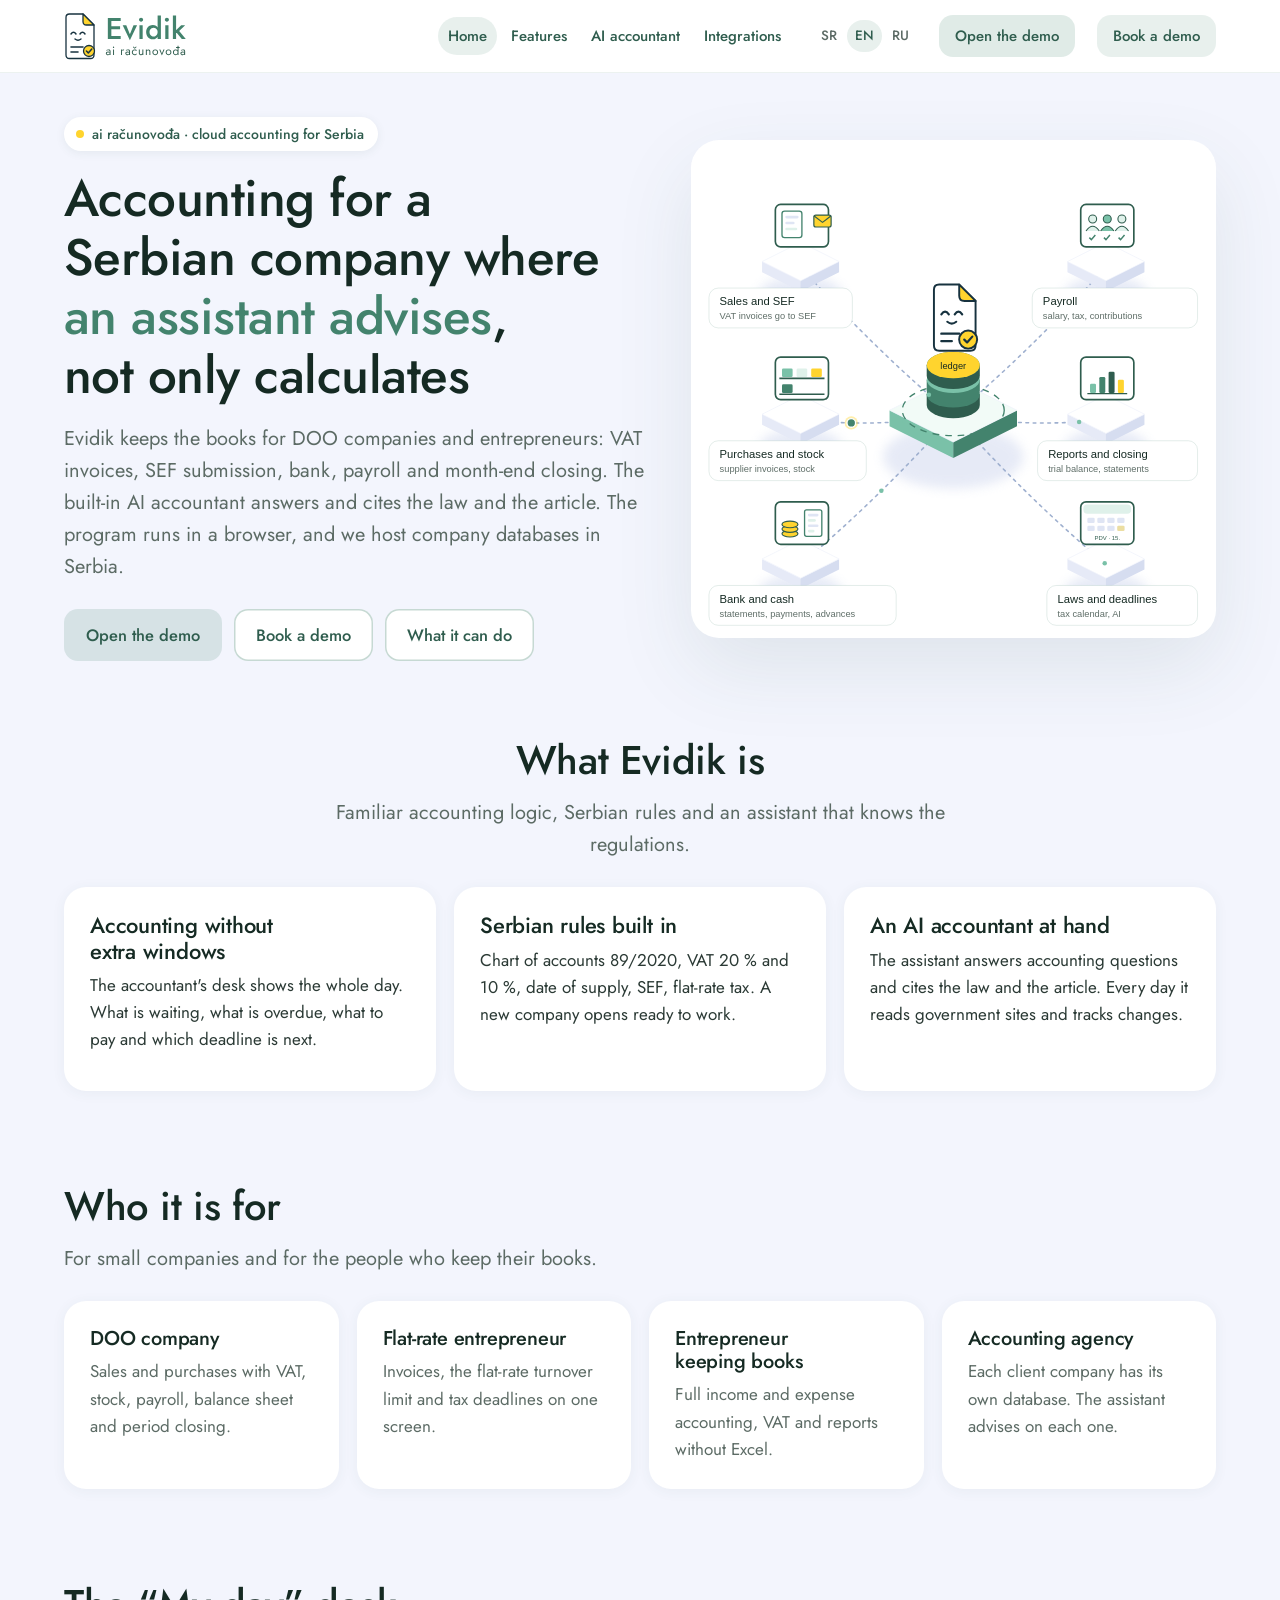
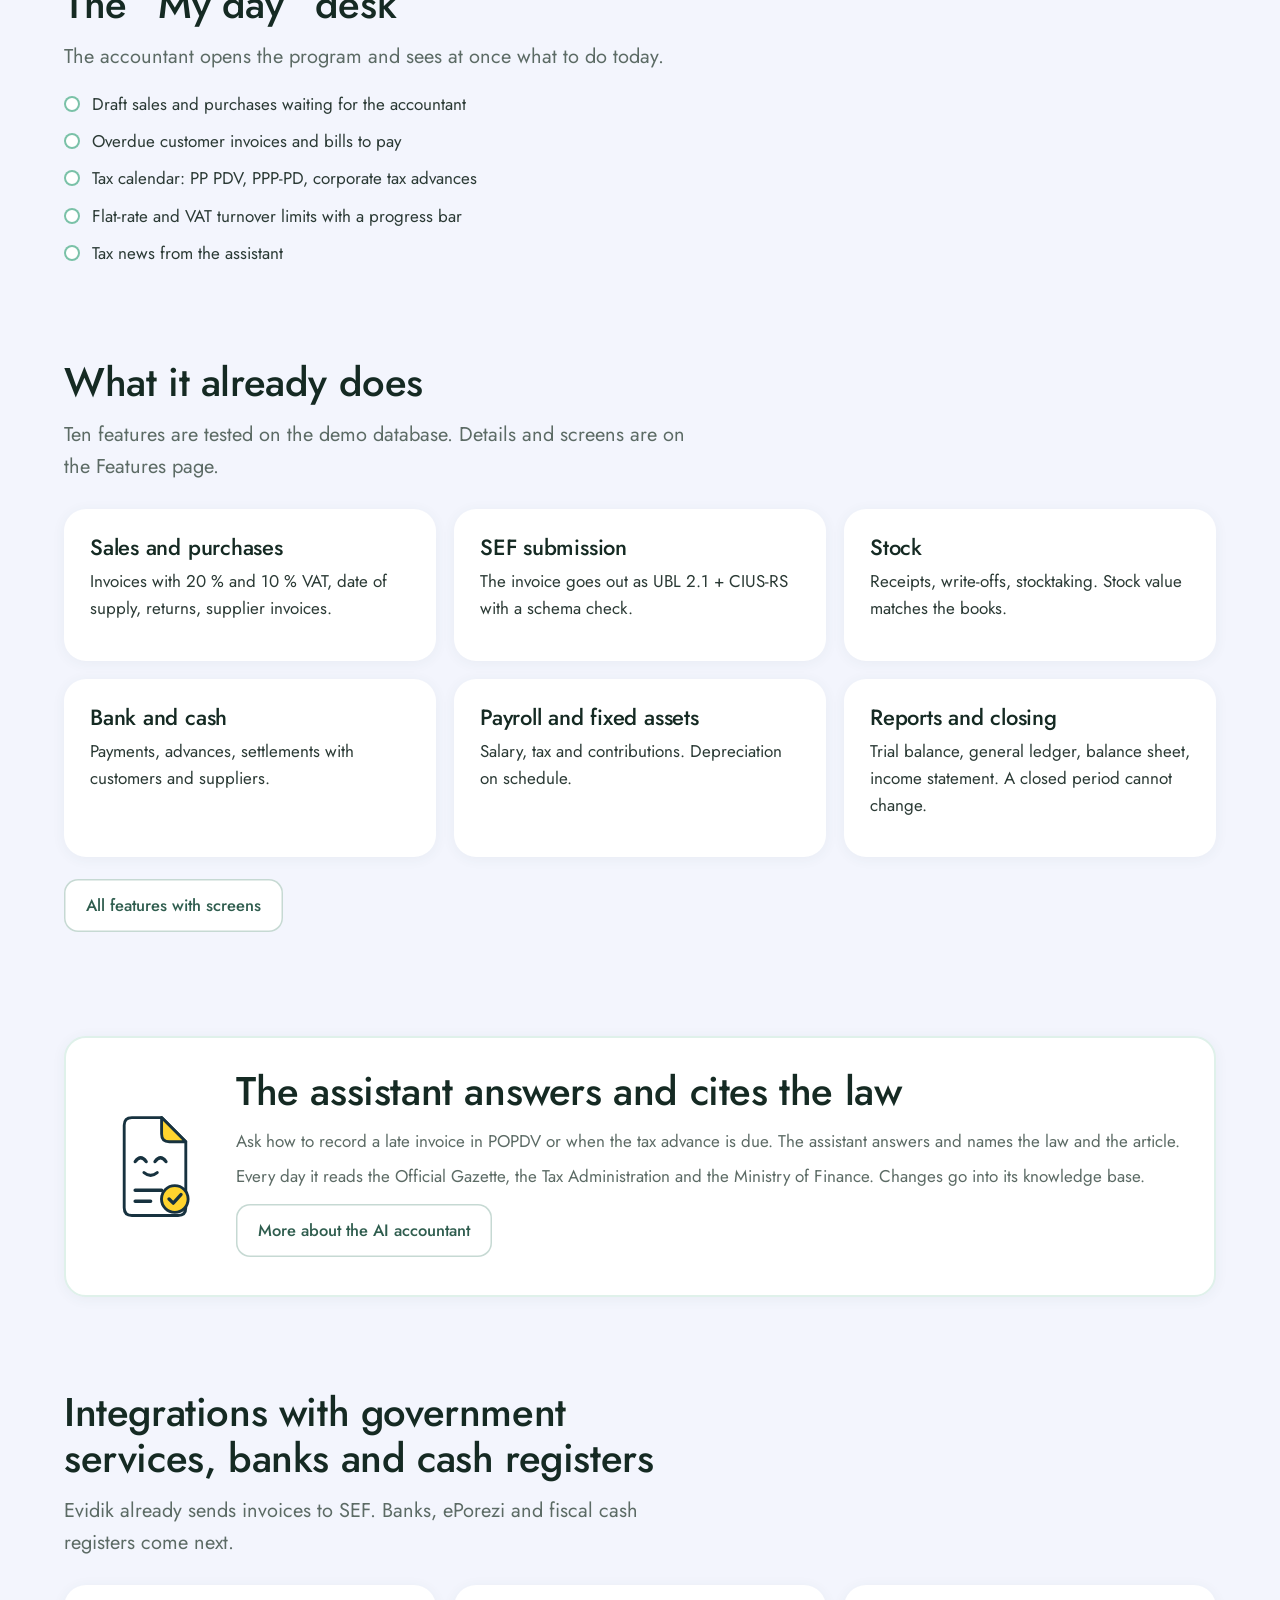
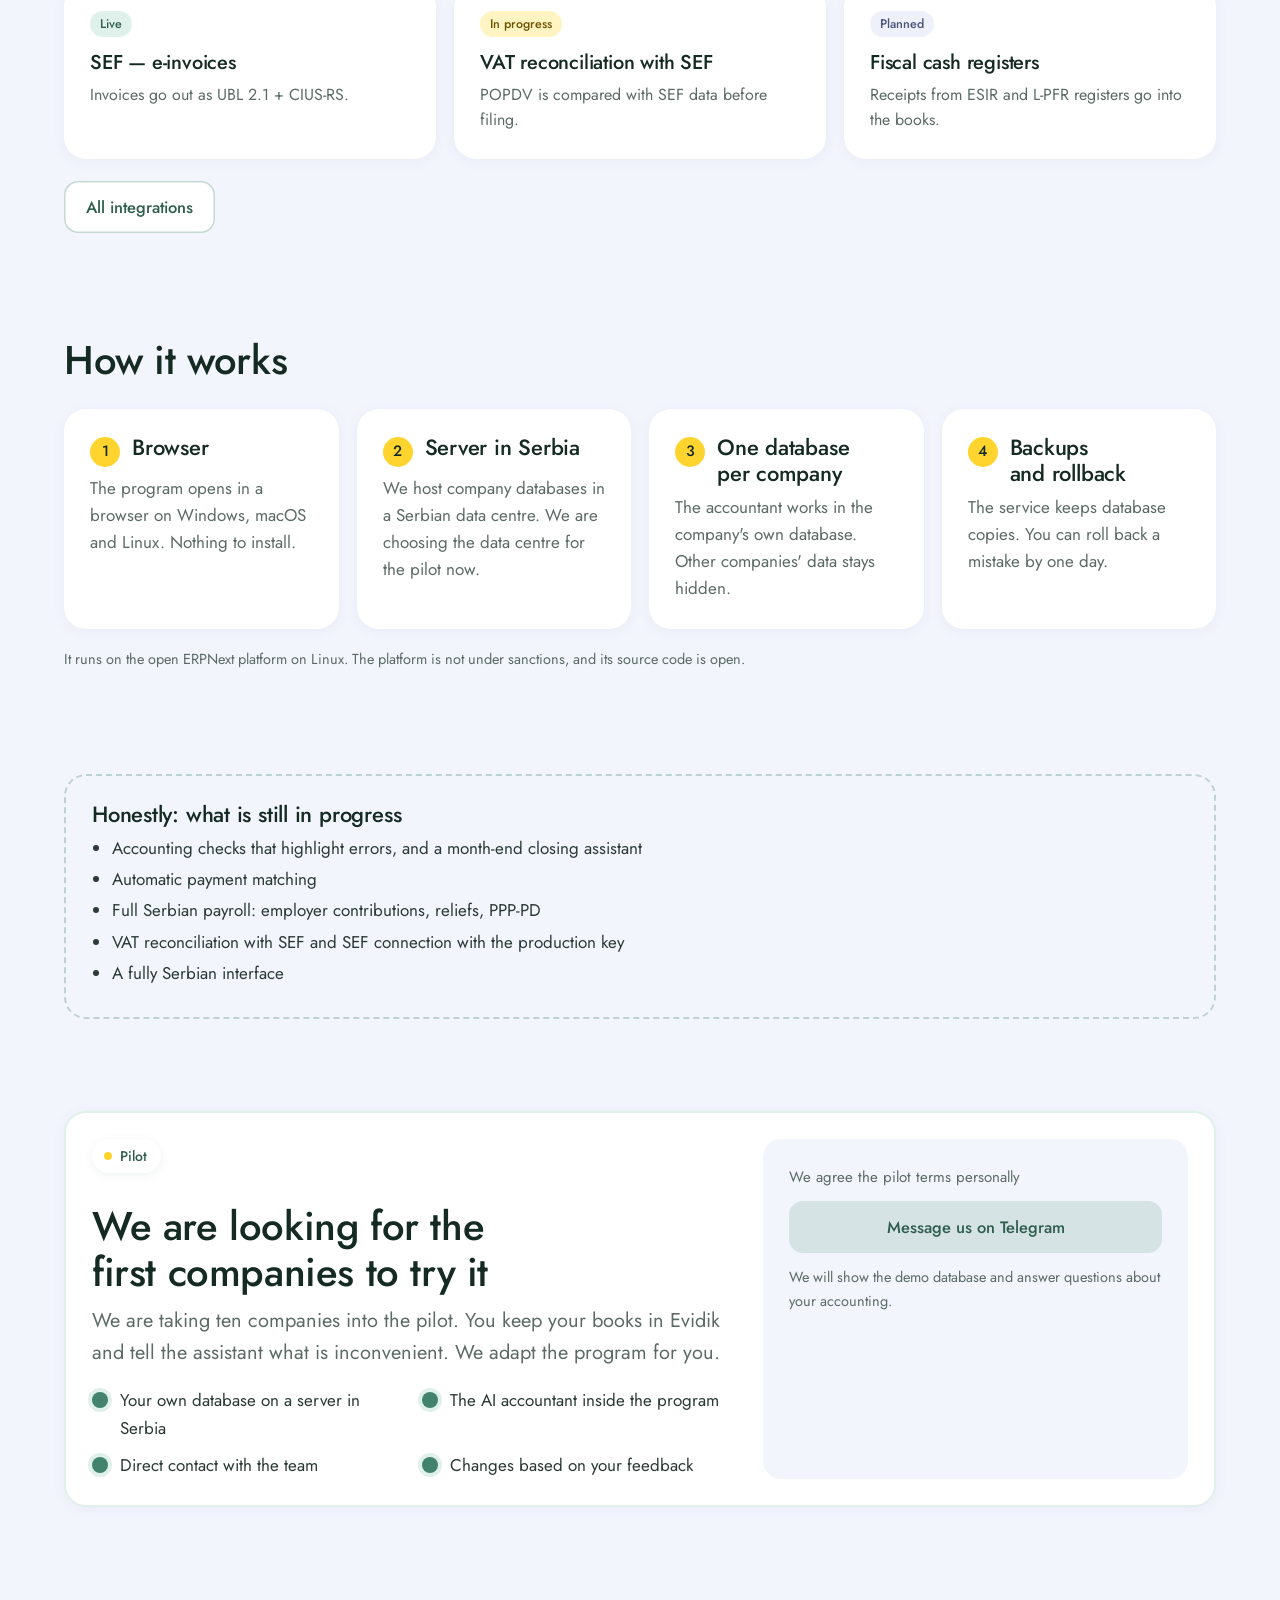
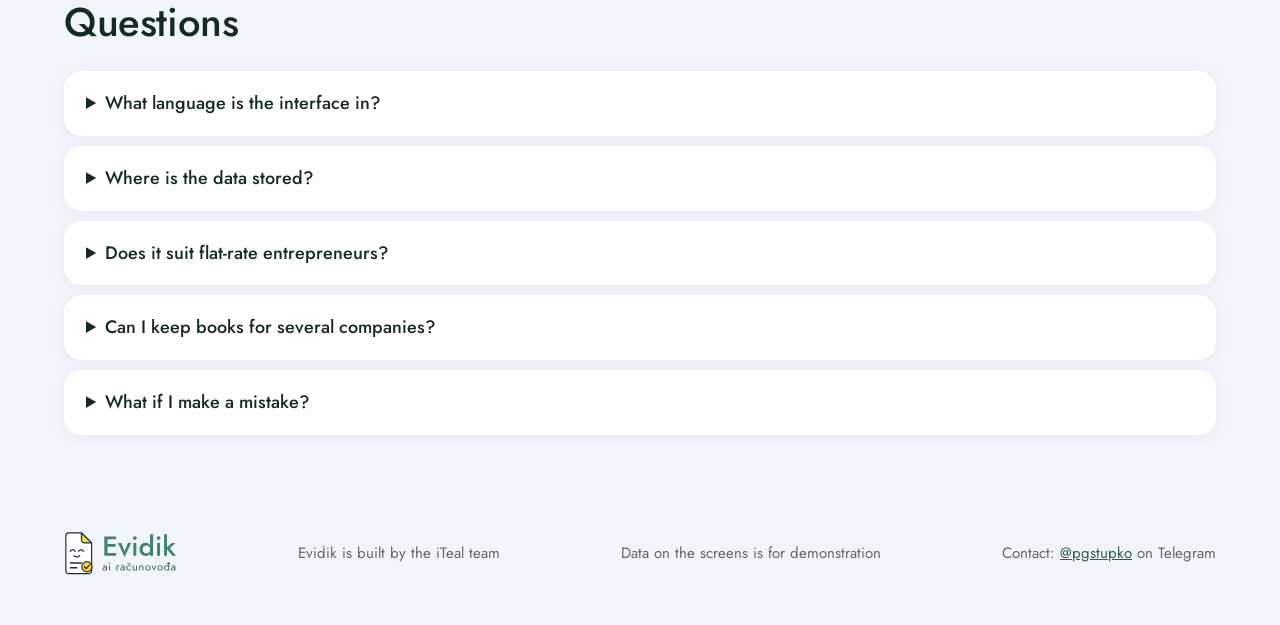
==== commit f00610b6: "Сайт evidik.rs" ====
--- a/en/index.html
+++ b/en/index.html
@@ -12,8 +12,8 @@
 <header class="top"><div class="wrap"><a class="brand" href="index.html" aria-label="Evidik, home"><img class="lg-img" src="../img/logo.svg" alt="Evidik — ai računovođa" height="48"></a>
 <nav class="nav" aria-label="Evidik"><a href="index.html" class="on">Home</a><a href="mogucnosti.html">Features</a><a href="ai-racunovodja.html">AI accountant</a><a href="razmene.html">Integrations</a></nav><span class="lang"><a href="../index.html" hreflang="sr-Latn">SR</a><a href="../en/index.html" hreflang="en" class="on">EN</a><a href="../ru/index.html" hreflang="ru">RU</a></span>
 <details class="burger"><summary>Menu</summary><div class="mnav"><a href="index.html" class="on">Home</a><a href="mogucnosti.html">Features</a><a href="ai-racunovodja.html">AI accountant</a><a href="razmene.html">Integrations</a><a href="https://t.me/pgstupko" target="_blank" rel="noopener">Book a demo</a></div></details>
-<a class="btn" href="https://t.me/pgstupko" target="_blank" rel="noopener">Book a demo</a></div></header>
-<main><section class="hero"><div class="wrap"><div><span class="kicker fade"><i></i>ai računovođa · cloud accounting for Serbia</span><h1 class="fade d1">Accounting for a Serbian company where <em>an assistant advises</em>, not only calculates</h1><p class="lead fade d2">Evidik keeps the books for DOO companies and entrepreneurs: VAT invoices, SEF submission, bank, payroll and month-end closing. The built-in AI accountant answers and cites the law and the article. The program runs in a browser, and we host company databases in Serbia.</p><div class="cta fade d3"><a class="btn main" href="https://t.me/pgstupko" target="_blank" rel="noopener">Book a demo</a><a class="btn ghost" href="mogucnosti.html">What it can do</a></div></div><div class="hero-art fade d2"><style>.hs text{font-family:"Gotham Pro","Open Sans",Arial,sans-serif}.hs .fl{animation:hsf 4s ease-in-out infinite}.hs .fl2{animation:hsf 4s ease-in-out -2s infinite}@keyframes hsf{50%{transform:translateY(-6px)}}.hs .fw{animation:hsw 1.1s linear infinite}@keyframes hsw{to{stroke-dashoffset:-22}}.hs .bob{animation:hsbo 1.6s ease-in-out infinite}@keyframes hsbo{50%{transform:translateY(-5px)}}.hs .lay{animation:hsl 2.2s ease-in-out infinite}@keyframes hsl{50%{transform:translateY(-5px)}}.hs .gx{transform-box:fill-box;transform-origin:left center;animation:hsg 3.2s ease-in-out infinite}@keyframes hsg{0%{transform:scaleX(.12)}55%,100%{transform:scaleX(1)}}.hs .gy{transform-box:fill-box;transform-origin:center bottom;animation:hsgy 1.8s ease-in-out infinite alternate}@keyframes hsgy{from{transform:scaleY(.3)}}.hs .ty{animation:hst 1.2s ease-in-out infinite}@keyframes hst{0%,60%,100%{opacity:.2}30%{opacity:1}}.hs .pop{transform-box:fill-box;transform-origin:center;animation:hsp 2s ease-in-out infinite}@keyframes hsp{0%,100%{transform:scale(1)}50%{transform:scale(1.18)}}@media (prefers-reduced-motion:reduce){.hs *{animation:none!important}.hs .dot{display:none}}@media (min-width:900px){.sop-hero .hs-fig{align-self:center!important;margin-top:0!important;margin-bottom:0!important}}</style><svg class="hs" viewBox="0 0 760 720" xmlns="http://www.w3.org/2000/svg" role="img" aria-label="Evidik: an AI accountant in the centre, around it sales and SEF, purchases, bank, payroll, reports and tax deadlines"><defs><filter id="hsb" x="-30%" y="-30%" width="160%" height="160%"><feGaussianBlur stdDeviation="8"/></filter></defs><ellipse cx="380" cy="462.0" rx="105.60000000000001" ry="48.0" fill="#c9d2ec" opacity=".45" filter="url(#hsb)"/><ellipse cx="150" cy="219.0" rx="63.800000000000004" ry="29.0" fill="#c9d2ec" opacity=".45" filter="url(#hsb)"/><ellipse cx="150" cy="449.0" rx="63.800000000000004" ry="29.0" fill="#c9d2ec" opacity=".45" filter="url(#hsb)"/><ellipse cx="150" cy="667.0" rx="63.800000000000004" ry="29.0" fill="#c9d2ec" opacity=".45" filter="url(#hsb)"/><ellipse cx="610" cy="219.0" rx="63.800000000000004" ry="29.0" fill="#c9d2ec" opacity=".45" filter="url(#hsb)"/><ellipse cx="610" cy="449.0" rx="63.800000000000004" ry="29.0" fill="#c9d2ec" opacity=".45" filter="url(#hsb)"/><ellipse cx="610" cy="667.0" rx="63.800000000000004" ry="29.0" fill="#c9d2ec" opacity=".45" filter="url(#hsb)"/><path d="M380,400 Q265,304 150,176" fill="none" stroke="#9fb0cf" stroke-width="2.4" stroke-dasharray="4 7" stroke-linecap="round" class="fw"/><path d="M380,400 Q265,419 150,406" fill="none" stroke="#9fb0cf" stroke-width="2.4" stroke-dasharray="4 7" stroke-linecap="round" class="fw"/><path d="M380,400 Q265,528 150,624" fill="none" stroke="#9fb0cf" stroke-width="2.4" stroke-dasharray="4 7" stroke-linecap="round" class="fw"/><path d="M380,400 Q495,304 610,176" fill="none" stroke="#9fb0cf" stroke-width="2.4" stroke-dasharray="4 7" stroke-linecap="round" class="fw"/><path d="M380,400 Q495,419 610,406" fill="none" stroke="#9fb0cf" stroke-width="2.4" stroke-dasharray="4 7" stroke-linecap="round" class="fw"/><path d="M380,400 Q495,528 610,624" fill="none" stroke="#9fb0cf" stroke-width="2.4" stroke-dasharray="4 7" stroke-linecap="round" class="fw"/><g opacity="1"><polygon points="92,168 150,197.0 150,213.0 92,184" fill="#e6eaf7"/><polygon points="208,168 150,197.0 150,213.0 208,184" fill="#d6ddf0"/><polygon points="150,139.0 208,168 150,197.0 92,168" fill="#ffffff" stroke="#eef1fb" stroke-width="1"/></g><g opacity="1"><polygon points="92,398 150,427.0 150,443.0 92,414" fill="#e6eaf7"/><polygon points="208,398 150,427.0 150,443.0 208,414" fill="#d6ddf0"/><polygon points="150,369.0 208,398 150,427.0 92,398" fill="#ffffff" stroke="#eef1fb" stroke-width="1"/></g><g opacity="1"><polygon points="92,616 150,645.0 150,661.0 92,632" fill="#e6eaf7"/><polygon points="208,616 150,645.0 150,661.0 208,632" fill="#d6ddf0"/><polygon points="150,587.0 208,616 150,645.0 92,616" fill="#ffffff" stroke="#eef1fb" stroke-width="1"/></g><g opacity="1"><polygon points="552,168 610,197.0 610,213.0 552,184" fill="#e6eaf7"/><polygon points="668,168 610,197.0 610,213.0 668,184" fill="#d6ddf0"/><polygon points="610,139.0 668,168 610,197.0 552,168" fill="#ffffff" stroke="#eef1fb" stroke-width="1"/></g><g opacity="1"><polygon points="552,398 610,427.0 610,443.0 552,414" fill="#e6eaf7"/><polygon points="668,398 610,427.0 610,443.0 668,414" fill="#d6ddf0"/><polygon points="610,369.0 668,398 610,427.0 552,398" fill="#ffffff" stroke="#eef1fb" stroke-width="1"/></g><g opacity="1"><polygon points="552,616 610,645.0 610,661.0 552,632" fill="#e6eaf7"/><polygon points="668,616 610,645.0 610,661.0 668,632" fill="#d6ddf0"/><polygon points="610,587.0 668,616 610,645.0 552,616" fill="#ffffff" stroke="#eef1fb" stroke-width="1"/></g><g opacity="1"><polygon points="284,392 380,440.0 380,464.0 284,416" fill="#7ac1a8"/><polygon points="476,392 380,440.0 380,464.0 476,416" fill="#43836d"/><polygon points="380,344.0 476,392 380,440.0 284,392" fill="#f2fbf7" stroke="#eef1fb" stroke-width="1"/></g><polygon class="dot" points="150,139.0 208,168 150,197.0 92,168" fill="#ffd42e" opacity="0"><animate attributeName="opacity" values="0;.32;0" keyTimes="0;0.067;0.167" calcMode="discrete" dur="12.0s" repeatCount="indefinite"/></polygon><polygon class="dot" points="150,369.0 208,398 150,427.0 92,398" fill="#ffd42e" opacity="0"><animate attributeName="opacity" values="0;.32;0" keyTimes="0;0.233;0.333" calcMode="discrete" dur="12.0s" repeatCount="indefinite"/></polygon><polygon class="dot" points="150,587.0 208,616 150,645.0 92,616" fill="#ffd42e" opacity="0"><animate attributeName="opacity" values="0;.32;0" keyTimes="0;0.400;0.500" calcMode="discrete" dur="12.0s" repeatCount="indefinite"/></polygon><polygon class="dot" points="610,139.0 668,168 610,197.0 552,168" fill="#ffd42e" opacity="0"><animate attributeName="opacity" values="0;.32;0" keyTimes="0;0.567;0.667" calcMode="discrete" dur="12.0s" repeatCount="indefinite"/></polygon><polygon class="dot" points="610,369.0 668,398 610,427.0 552,398" fill="#ffd42e" opacity="0"><animate attributeName="opacity" values="0;.32;0" keyTimes="0;0.733;0.833" calcMode="discrete" dur="12.0s" repeatCount="indefinite"/></polygon><polygon class="dot" points="610,587.0 668,616 610,645.0 552,616" fill="#ffd42e" opacity="0"><animate attributeName="opacity" values="0;.32;0" keyTimes="0;0.900;1.000" calcMode="discrete" dur="12.0s" repeatCount="indefinite"/></polygon><ellipse cx="380" cy="392" rx="76.80000000000001" ry="38.400000000000006" fill="none" stroke="#43836d" stroke-width="2" stroke-dasharray="10 9" class="fw" style="animation-duration:2.4s"/><g><path d="M340,368 v16 a40,20.0 0 0 0 80,0 v-16z" fill="#2F5D4E"/><ellipse cx="380" cy="368" rx="40" ry="20.0" fill="#43836d"/></g><g><path d="M340,346 v16 a40,20.0 0 0 0 80,0 v-16z" fill="#43836d"/><ellipse cx="380" cy="346" rx="40" ry="20.0" fill="#7ac1a8"/></g><g><path d="M340,324 v16 a40,20.0 0 0 0 80,0 v-16z" fill="#2F5D4E"/><ellipse cx="380" cy="324" rx="40" ry="20.0" fill="#43836d"/><ellipse cx="380" cy="324" rx="40" ry="20" fill="#ffd42e"/><text x="380" y="330" text-anchor="middle" font-size="14" font-weight="500" fill="#152a23">ledger</text></g><g class="bob"><g transform="translate(324,196) scale(1.12)"><g fill="#fff" stroke="#17323f" stroke-width="2.6" stroke-linecap="round" stroke-linejoin="round"><path d="M31 6 H58 L80 28 V88 Q80 95 73 95 H31 Q24 95 24 88 V13 Q24 6 31 6 Z"/><path d="M58 6 V21 Q58 28 65 28 H80 Z" fill="#ffd42e"/><path d="M34 46 q5 -7 10 0 M52 46 q5 -7 10 0" fill="none" stroke-width="3"/><path d="M42 56 q6 5 12 0" fill="none" stroke-width="2.8"/><path d="M34 72 H58 M34 82 H48" fill="none" stroke-width="3.2"/><circle cx="70" cy="80" r="11" fill="#ffd42e"><animate attributeName="r" values="11;13;11;11" keyTimes="0;.1;.2;1" dur="2.4s" repeatCount="indefinite"/></circle><path d="M64.8 80 L68.6 83.8 L75.6 76" fill="none" stroke-width="3"/></g></g></g><g transform="translate(112,82)"><rect width="80" height="64" rx="8" fill="#fff" stroke="#2F5D4E" stroke-width="2.5"/><rect x="10" y="10" width="30" height="40" rx="4" fill="#fff" stroke="#43836d" stroke-width="2"/><rect x="15" y="17" width="20" height="4" rx="2" fill="#dfe5f4"/><rect x="15" y="26" width="14" height="4" rx="2" fill="#dfe5f4"/><rect x="15" y="35" width="18" height="4" rx="2" fill="#dff1ea"/><g><animateTransform attributeName="transform" type="translate" values="0,0;0,0;14,-8;14,-8;0,0" keyTimes="0;.3;.6;.9;1" dur="3.6s" repeatCount="indefinite"/><rect x="44" y="24" width="26" height="18" rx="3" fill="#ffd42e" stroke="#2F5D4E" stroke-width="1.8"/><path d="M44,25 l13,10 l13,-10" fill="none" stroke="#2F5D4E" stroke-width="1.8"/></g></g><g transform="translate(112,312)"><rect width="80" height="64" rx="8" fill="#fff" stroke="#2F5D4E" stroke-width="2.5"/><line x1="6" y1="32" x2="74" y2="32" stroke="#2F5D4E" stroke-width="2.5"/><line x1="6" y1="56" x2="74" y2="56" stroke="#2F5D4E" stroke-width="2.5"/><rect x="10" y="17" width="16" height="13" rx="2" fill="#7ac1a8"/><rect x="32" y="17" width="16" height="13" rx="2" fill="#dff1ea"/><rect x="10" y="41" width="16" height="13" rx="2" fill="#43836d"/><rect x="54" y="17" width="16" height="13" rx="2" fill="#ffd42e"><animate attributeName="y" values="-14;-14;17;17;-14" keyTimes="0;.3;.5;.9;1" dur="4s" repeatCount="indefinite"/><animate attributeName="opacity" values="0;0;1;1;0" keyTimes="0;.3;.4;.9;1" dur="4s" repeatCount="indefinite"/></rect></g><g transform="translate(112,530)"><rect width="80" height="64" rx="8" fill="#fff" stroke="#2F5D4E" stroke-width="2.5"/><rect x="44" y="12" width="26" height="40" rx="3" fill="#fff" stroke="#43836d" stroke-width="2"/><rect x="49" y="18" width="16" height="4" rx="2" fill="#dfe5f4"/><rect x="49" y="26" width="12" height="4" rx="2" fill="#dff1ea"/><rect x="49" y="34" width="16" height="4" rx="2" fill="#dfe5f4"/><rect x="49" y="42" width="10" height="4" rx="2" fill="#dff1ea"/><g class="bob"><ellipse cx="22" cy="48" rx="12" ry="5" fill="#ffd42e" stroke="#2F5D4E" stroke-width="1.8"/><ellipse cx="22" cy="41" rx="12" ry="5" fill="#ffd42e" stroke="#2F5D4E" stroke-width="1.8"/><ellipse cx="22" cy="34" rx="12" ry="5" fill="#ffd42e" stroke="#2F5D4E" stroke-width="1.8"/></g></g><g transform="translate(572,82)"><rect width="80" height="64" rx="8" fill="#fff" stroke="#2F5D4E" stroke-width="2.5"/><circle cx="18" cy="22" r="6" fill="#dff1ea" stroke="#2F5D4E" stroke-width="1.6"/><path d="M8,40 q10,-14 20,0" fill="#dff1ea" stroke="#2F5D4E" stroke-width="1.6"/><circle cx="40" cy="22" r="6" fill="#7ac1a8" stroke="#2F5D4E" stroke-width="1.6"/><path d="M30,40 q10,-14 20,0" fill="#7ac1a8" stroke="#2F5D4E" stroke-width="1.6"/><circle cx="62" cy="22" r="6" fill="#dff1ea" stroke="#2F5D4E" stroke-width="1.6"/><path d="M52,40 q10,-14 20,0" fill="#dff1ea" stroke="#2F5D4E" stroke-width="1.6"/><path d="M13,50 l3,3 l6,-7" stroke="#43836d" stroke-width="2.2" fill="none" class="ty" style="animation-duration:3s;animation-delay:0.0s"/><path d="M35,50 l3,3 l6,-7" stroke="#43836d" stroke-width="2.2" fill="none" class="ty" style="animation-duration:3s;animation-delay:-0.9s"/><path d="M57,50 l3,3 l6,-7" stroke="#43836d" stroke-width="2.2" fill="none" class="ty" style="animation-duration:3s;animation-delay:-1.8s"/></g><g transform="translate(572,312)"><rect width="80" height="64" rx="8" fill="#fff" stroke="#2F5D4E" stroke-width="2.5"/><line x1="10" y1="55" x2="70" y2="55" stroke="#2F5D4E" stroke-width="2"/><rect class="gy" style="animation-delay:0.00s" x="14" y="40" width="9" height="14" rx="2" fill="#7ac1a8"/><rect class="gy" style="animation-delay:-0.45s" x="28" y="30" width="9" height="24" rx="2" fill="#43836d"/><rect class="gy" style="animation-delay:-0.90s" x="42" y="22" width="9" height="32" rx="2" fill="#2F5D4E"/><rect class="gy" style="animation-delay:-1.35s" x="56" y="34" width="9" height="20" rx="2" fill="#ffd42e"/></g><g transform="translate(572,530)"><rect width="80" height="64" rx="8" fill="#fff" stroke="#2F5D4E" stroke-width="2.5"/><rect x="4" y="4" width="72" height="14" rx="6" fill="#dff1ea"/><rect x="10" y="24" width="11" height="8" rx="2" fill="#dfe5f4"/><rect x="25" y="24" width="11" height="8" rx="2" fill="#dfe5f4"/><rect x="40" y="24" width="11" height="8" rx="2" fill="#dfe5f4"/><rect x="55" y="24" width="11" height="8" rx="2" fill="#dfe5f4"/><rect x="10" y="36" width="11" height="8" rx="2" fill="#dfe5f4"/><rect x="25" y="36" width="11" height="8" rx="2" fill="#dfe5f4"/><rect x="40" y="36" width="11" height="8" rx="2" fill="#dfe5f4"/><rect x="55" y="36" width="11" height="8" rx="2" fill="#dfe5f4"/><rect x="55" y="36" width="11" height="8" rx="2" fill="#ffd42e"><animate attributeName="opacity" values="1;.3;1" dur="1.6s" repeatCount="indefinite"/></rect><text x="40" y="58" text-anchor="middle" font-size="9" font-weight="500" fill="#2F5D4E">PDV · 15.</text></g><circle class="dot" r="3.4" fill="#7ac1a8"><animateMotion dur="2.2s" begin="0.00s" repeatCount="indefinite" path="M380,400 Q265,304 150,176"/></circle><g class="dot" opacity="0"><circle r="10" fill="#ffd42e" opacity=".4"/><circle r="6.5" fill="#43836d" stroke="#fff" stroke-width="2"/><animateMotion dur="12.0s" repeatCount="indefinite" path="M380,400 Q265,304 150,176" calcMode="linear" keyPoints="0;0;1;1" keyTimes="0;0.000;0.067;1"/><animate attributeName="opacity" values="0;1;0" keyTimes="0;0.000;0.067" calcMode="discrete" dur="12.0s" repeatCount="indefinite"/></g><circle class="dot" r="3.4" fill="#7ac1a8"><animateMotion dur="2.2s" begin="-0.37s" repeatCount="indefinite" path="M380,400 Q265,419 150,406"/></circle><g class="dot" opacity="0"><circle r="10" fill="#ffd42e" opacity=".4"/><circle r="6.5" fill="#43836d" stroke="#fff" stroke-width="2"/><animateMotion dur="12.0s" repeatCount="indefinite" path="M380,400 Q265,419 150,406" calcMode="linear" keyPoints="0;0;1;1" keyTimes="0;0.167;0.233;1"/><animate attributeName="opacity" values="0;1;0" keyTimes="0;0.167;0.233" calcMode="discrete" dur="12.0s" repeatCount="indefinite"/></g><circle class="dot" r="3.4" fill="#7ac1a8"><animateMotion dur="2.2s" begin="-0.74s" repeatCount="indefinite" path="M380,400 Q265,528 150,624"/></circle><g class="dot" opacity="0"><circle r="10" fill="#ffd42e" opacity=".4"/><circle r="6.5" fill="#43836d" stroke="#fff" stroke-width="2"/><animateMotion dur="12.0s" repeatCount="indefinite" path="M380,400 Q265,528 150,624" calcMode="linear" keyPoints="0;0;1;1" keyTimes="0;0.333;0.400;1"/><animate attributeName="opacity" values="0;1;0" keyTimes="0;0.333;0.400" calcMode="discrete" dur="12.0s" repeatCount="indefinite"/></g><circle class="dot" r="3.4" fill="#7ac1a8"><animateMotion dur="2.2s" begin="-1.11s" repeatCount="indefinite" path="M380,400 Q495,304 610,176"/></circle><g class="dot" opacity="0"><circle r="10" fill="#ffd42e" opacity=".4"/><circle r="6.5" fill="#43836d" stroke="#fff" stroke-width="2"/><animateMotion dur="12.0s" repeatCount="indefinite" path="M380,400 Q495,304 610,176" calcMode="linear" keyPoints="0;0;1;1" keyTimes="0;0.500;0.567;1"/><animate attributeName="opacity" values="0;1;0" keyTimes="0;0.500;0.567" calcMode="discrete" dur="12.0s" repeatCount="indefinite"/></g><circle class="dot" r="3.4" fill="#7ac1a8"><animateMotion dur="2.2s" begin="-1.48s" repeatCount="indefinite" path="M380,400 Q495,419 610,406"/></circle><g class="dot" opacity="0"><circle r="10" fill="#ffd42e" opacity=".4"/><circle r="6.5" fill="#43836d" stroke="#fff" stroke-width="2"/><animateMotion dur="12.0s" repeatCount="indefinite" path="M380,400 Q495,419 610,406" calcMode="linear" keyPoints="0;0;1;1" keyTimes="0;0.667;0.733;1"/><animate attributeName="opacity" values="0;1;0" keyTimes="0;0.667;0.733" calcMode="discrete" dur="12.0s" repeatCount="indefinite"/></g><circle class="dot" r="3.4" fill="#7ac1a8"><animateMotion dur="2.2s" begin="-1.85s" repeatCount="indefinite" path="M380,400 Q495,528 610,624"/></circle><g class="dot" opacity="0"><circle r="10" fill="#ffd42e" opacity=".4"/><circle r="6.5" fill="#43836d" stroke="#fff" stroke-width="2"/><animateMotion dur="12.0s" repeatCount="indefinite" path="M380,400 Q495,528 610,624" calcMode="linear" keyPoints="0;0;1;1" keyTimes="0;0.833;0.900;1"/><animate attributeName="opacity" values="0;1;0" keyTimes="0;0.833;0.900" calcMode="discrete" dur="12.0s" repeatCount="indefinite"/></g><g class="hs-lb" transform="translate(12,208)"><rect x="0" y="0" width="216" height="60" rx="14" fill="#fff" stroke="rgba(67,131,109,.22)"/><text x="16" y="26" font-size="17" font-weight="500" fill="#152a23">Sales and SEF</text><text x="16" y="47" font-size="14" fill="#5f6e68">VAT invoices go to SEF</text></g><g class="hs-lb" transform="translate(12,438)"><rect x="0" y="0" width="237" height="60" rx="14" fill="#fff" stroke="rgba(67,131,109,.22)"/><text x="16" y="26" font-size="17" font-weight="500" fill="#152a23">Purchases and stock</text><text x="16" y="47" font-size="14" fill="#5f6e68">supplier invoices, stock</text></g><g class="hs-lb" transform="translate(12,656)"><rect x="0" y="0" width="282" height="60" rx="14" fill="#fff" stroke="rgba(67,131,109,.22)"/><text x="16" y="26" font-size="17" font-weight="500" fill="#152a23">Bank and cash</text><text x="16" y="47" font-size="14" fill="#5f6e68">statements, payments, advances</text></g><g class="hs-lb" transform="translate(499,208)"><rect x="0" y="0" width="249" height="60" rx="14" fill="#fff" stroke="rgba(67,131,109,.22)"/><text x="16" y="26" font-size="17" font-weight="500" fill="#152a23">Payroll</text><text x="16" y="47" font-size="14" fill="#5f6e68">salary, tax, contributions</text></g><g class="hs-lb" transform="translate(507,438)"><rect x="0" y="0" width="241" height="60" rx="14" fill="#fff" stroke="rgba(67,131,109,.22)"/><text x="16" y="26" font-size="17" font-weight="500" fill="#152a23">Reports and closing</text><text x="16" y="47" font-size="14" fill="#5f6e68">trial balance, statements</text></g><g class="hs-lb" transform="translate(521,656)"><rect x="0" y="0" width="227" height="60" rx="14" fill="#fff" stroke="rgba(67,131,109,.22)"/><text x="16" y="26" font-size="17" font-weight="500" fill="#152a23">Laws and deadlines</text><text x="16" y="47" font-size="14" fill="#5f6e68">tax calendar, AI</text></g></svg></div></div></section><section><div class="wrap"><div class="sec-head sec-c"><h2>What Evidik is</h2><p class="lead">Familiar accounting logic, Serbian rules and an assistant that knows the regulations.</p></div><div class="grid g3"><div class="card"><h3>Accounting without extra windows</h3><p>The accountant's desk shows the whole day. What is waiting, what is overdue, what to pay and which deadline is next.</p></div><div class="card"><h3>Serbian rules built in</h3><p>Chart of accounts 89/2020, VAT 20 % and 10 %, date of supply, SEF, flat-rate tax. A new company opens ready to work.</p></div><div class="card"><h3>An AI accountant at hand</h3><p>The assistant answers accounting questions and cites the law and the article. Every day it reads government sites and tracks changes.</p></div></div></div></section><section class="who"><div class="wrap"><div class="sec-head"><h2>Who it is for</h2><p class="lead">For small companies and for the people who keep their books.</p></div><div class="grid g4"><div class="card"><h3>DOO company</h3><p>Sales and purchases with VAT, stock, payroll, balance sheet and period closing.</p></div><div class="card"><h3>Flat-rate entrepreneur</h3><p>Invoices, the flat-rate turnover limit and tax deadlines on one screen.</p></div><div class="card"><h3>Entrepreneur keeping books</h3><p>Full income and expense accounting, VAT and reports without Excel.</p></div><div class="card"><h3>Accounting agency</h3><p>Each client company has its own database. The assistant advises on each one.</p></div></div></div></section><section><div class="wrap"><div><h2>The “My day” desk</h2><p class="lead">The accountant opens the program and sees at once what to do today.</p><ul class="ok sep" style="grid-template-columns:1fr"><li>Draft sales and purchases waiting for the accountant</li><li>Overdue customer invoices and bills to pay</li><li>Tax calendar: PP PDV, PPP-PD, corporate tax advances</li><li>Flat-rate and VAT turnover limits with a progress bar</li><li>Tax news from the assistant</li></ul></div></div></section><section><div class="wrap"><div class="sec-head"><h2>What it already does</h2><p class="lead">Ten features are tested on the demo database. Details and screens are on the Features page.</p></div><div class="grid g3"><div class="card"><h3>Sales and purchases</h3><p>Invoices with 20 % and 10 % VAT, date of supply, returns, supplier invoices.</p></div><div class="card"><h3>SEF submission</h3><p>The invoice goes out as UBL 2.1 + CIUS-RS with a schema check.</p></div><div class="card"><h3>Stock</h3><p>Receipts, write-offs, stocktaking. Stock value matches the books.</p></div><div class="card"><h3>Bank and cash</h3><p>Payments, advances, settlements with customers and suppliers.</p></div><div class="card"><h3>Payroll and fixed assets</h3><p>Salary, tax and contributions. Depreciation on schedule.</p></div><div class="card"><h3>Reports and closing</h3><p>Trial balance, general ledger, balance sheet, income statement. A closed period cannot change.</p></div></div><p class="note" style="margin-top:22px"><a class="btn ghost" href="mogucnosti.html">All features with screens</a></p></div></section><section><div class="wrap"><div class="card ai-box"><svg viewBox="16 0 72 100" aria-hidden="true"><g fill="#fff" stroke="#17323f" stroke-width="2.6" stroke-linecap="round" stroke-linejoin="round"><path d="M31 6 H58 L80 28 V88 Q80 95 73 95 H31 Q24 95 24 88 V13 Q24 6 31 6 Z"/><path d="M58 6 V21 Q58 28 65 28 H80 Z" fill="#ffd42e"/><path d="M34 46 q5 -7 10 0 M52 46 q5 -7 10 0" fill="none" stroke-width="3"/><path d="M42 56 q6 5 12 0" fill="none" stroke-width="2.8"/><path d="M34 72 H58 M34 82 H48" fill="none" stroke-width="3.2"/><circle cx="70" cy="80" r="11" fill="#ffd42e"><animate attributeName="r" values="11;13;11;11" keyTimes="0;.1;.2;1" dur="2.4s" repeatCount="indefinite"/></circle><path d="M64.8 80 L68.6 83.8 L75.6 76" fill="none" stroke-width="3"/></g></svg><div><h2>The assistant answers and cites the law</h2><p>Ask how to record a late invoice in POPDV or when the tax advance is due. The assistant answers and names the law and the article.</p><p>Every day it reads the Official Gazette, the Tax Administration and the Ministry of Finance. Changes go into its knowledge base.</p><p style="margin-top:14px"><a class="btn ghost" href="ai-racunovodja.html">More about the AI accountant</a></p></div></div></div></section><section class="ex"><div class="wrap"><div class="sec-head"><h2>Integrations with government services, banks and cash registers</h2><p class="lead">Evidik already sends invoices to SEF. Banks, ePorezi and fiscal cash registers come next.</p></div><div class="grid g3"><div class="card"><span class="st s-ok">Live</span><h3>SEF — e-invoices</h3><p>Invoices go out as UBL 2.1 + CIUS-RS.</p></div><div class="card"><span class="st s-wip">In progress</span><h3>VAT reconciliation with SEF</h3><p>POPDV is compared with SEF data before filing.</p></div><div class="card"><span class="st s-plan">Planned</span><h3>Fiscal cash registers</h3><p>Receipts from ESIR and L-PFR registers go into the books.</p></div></div><p class="note" style="margin-top:22px"><a class="btn ghost" href="razmene.html">All integrations</a></p></div></section><section><div class="wrap"><div class="sec-head"><h2>How it works</h2></div><div class="grid steps"><div class="card step"><h3>Browser</h3><p>The program opens in a browser on Windows, macOS and Linux. Nothing to install.</p></div><div class="card step"><h3>Server in Serbia</h3><p>We host company databases in a Serbian data centre. We are choosing the data centre for the pilot now.</p></div><div class="card step"><h3>One database per company</h3><p>The accountant works in the company's own database. Other companies' data stays hidden.</p></div><div class="card step"><h3>Backups and rollback</h3><p>The service keeps database copies. You can roll back a mistake by one day.</p></div></div><p class="note" style="margin-top:18px;color:var(--mut)">It runs on the open ERPNext platform on Linux. The platform is not under sanctions, and its source code is open.</p></div></section><section><div class="wrap"><div class="card wip-box"><h3>Honestly: what is still in progress</h3><ul><li>Accounting checks that highlight errors, and a month-end closing assistant</li><li>Automatic payment matching</li><li>Full Serbian payroll: employer contributions, reliefs, PPP-PD</li><li>VAT reconciliation with SEF and SEF connection with the production key</li><li>A fully Serbian interface</li></ul></div></div></section><section><div class="wrap"><div class="card offer"><div><span class="kicker"><i></i>Pilot</span><h2>We are looking for the first companies to try it</h2><p class="lead">We are taking ten companies into the pilot. You keep your books in Evidik and tell the assistant what is inconvenient. We adapt the program for you.</p><ul class="ok"><li>Your own database on a server in Serbia</li><li>The AI accountant inside the program</li><li>Direct contact with the team</li><li>Changes based on your feedback</li></ul></div><div class="of-r"><span class="of-k">We agree the pilot terms personally</span><a class="btn main" href="https://t.me/pgstupko" target="_blank" rel="noopener">Message us on Telegram</a><p class="note">We will show the demo database and answer questions about your accounting.</p></div></div></div></section><section class="faq"><div class="wrap"><div class="sec-head"><h2>Questions</h2></div><details><summary>What language is the interface in?</summary><p>Today the interface is partly in Russian and English. The Serbian translation is in progress.</p></details><details><summary>Where is the data stored?</summary><p>We host company databases in a Serbian data centre. Each company has its own database.</p></details><details><summary>Does it suit flat-rate entrepreneurs?</summary><p>Yes. The desk shows the flat-rate turnover limit and tax deadlines.</p></details><details><summary>Can I keep books for several companies?</summary><p>Yes. Each company gets its own database. Group reports are planned.</p></details><details><summary>What if I make a mistake?</summary><p>The service keeps database copies. You can roll the database back by one day.</p></details></div></section></main>
+<a class="btn main" href="https://evidik.78-18-1-215.sslip.io/test" target="_blank" rel="noopener">Open the demo</a><a class="btn" href="https://t.me/pgstupko" target="_blank" rel="noopener">Book a demo</a></div></header>
+<main><section class="hero"><div class="wrap"><div><span class="kicker fade"><i></i>ai računovođa · cloud accounting for Serbia</span><h1 class="fade d1">Accounting for a Serbian company where <em>an assistant advises</em>, not only calculates</h1><p class="lead fade d2">Evidik keeps the books for DOO companies and entrepreneurs: VAT invoices, SEF submission, bank, payroll and month-end closing. The built-in AI accountant answers and cites the law and the article. The program runs in a browser, and we host company databases in Serbia.</p><div class="cta fade d3"><a class="btn main" href="https://evidik.78-18-1-215.sslip.io/test" target="_blank" rel="noopener">Open the demo</a><a class="btn ghost" href="https://t.me/pgstupko" target="_blank" rel="noopener">Book a demo</a><a class="btn ghost" href="mogucnosti.html">What it can do</a></div></div><div class="hero-art fade d2"><style>.hs text{font-family:"Gotham Pro","Open Sans",Arial,sans-serif}.hs .fl{animation:hsf 4s ease-in-out infinite}.hs .fl2{animation:hsf 4s ease-in-out -2s infinite}@keyframes hsf{50%{transform:translateY(-6px)}}.hs .fw{animation:hsw 1.1s linear infinite}@keyframes hsw{to{stroke-dashoffset:-22}}.hs .bob{animation:hsbo 1.6s ease-in-out infinite}@keyframes hsbo{50%{transform:translateY(-5px)}}.hs .lay{animation:hsl 2.2s ease-in-out infinite}@keyframes hsl{50%{transform:translateY(-5px)}}.hs .gx{transform-box:fill-box;transform-origin:left center;animation:hsg 3.2s ease-in-out infinite}@keyframes hsg{0%{transform:scaleX(.12)}55%,100%{transform:scaleX(1)}}.hs .gy{transform-box:fill-box;transform-origin:center bottom;animation:hsgy 1.8s ease-in-out infinite alternate}@keyframes hsgy{from{transform:scaleY(.3)}}.hs .ty{animation:hst 1.2s ease-in-out infinite}@keyframes hst{0%,60%,100%{opacity:.2}30%{opacity:1}}.hs .pop{transform-box:fill-box;transform-origin:center;animation:hsp 2s ease-in-out infinite}@keyframes hsp{0%,100%{transform:scale(1)}50%{transform:scale(1.18)}}@media (prefers-reduced-motion:reduce){.hs *{animation:none!important}.hs .dot{display:none}}@media (min-width:900px){.sop-hero .hs-fig{align-self:center!important;margin-top:0!important;margin-bottom:0!important}}</style><svg class="hs" viewBox="0 0 760 720" xmlns="http://www.w3.org/2000/svg" role="img" aria-label="Evidik: an AI accountant in the centre, around it sales and SEF, purchases, bank, payroll, reports and tax deadlines"><defs><filter id="hsb" x="-30%" y="-30%" width="160%" height="160%"><feGaussianBlur stdDeviation="8"/></filter></defs><ellipse cx="380" cy="462.0" rx="105.60000000000001" ry="48.0" fill="#c9d2ec" opacity=".45" filter="url(#hsb)"/><ellipse cx="150" cy="219.0" rx="63.800000000000004" ry="29.0" fill="#c9d2ec" opacity=".45" filter="url(#hsb)"/><ellipse cx="150" cy="449.0" rx="63.800000000000004" ry="29.0" fill="#c9d2ec" opacity=".45" filter="url(#hsb)"/><ellipse cx="150" cy="667.0" rx="63.800000000000004" ry="29.0" fill="#c9d2ec" opacity=".45" filter="url(#hsb)"/><ellipse cx="610" cy="219.0" rx="63.800000000000004" ry="29.0" fill="#c9d2ec" opacity=".45" filter="url(#hsb)"/><ellipse cx="610" cy="449.0" rx="63.800000000000004" ry="29.0" fill="#c9d2ec" opacity=".45" filter="url(#hsb)"/><ellipse cx="610" cy="667.0" rx="63.800000000000004" ry="29.0" fill="#c9d2ec" opacity=".45" filter="url(#hsb)"/><path d="M380,400 Q265,304 150,176" fill="none" stroke="#9fb0cf" stroke-width="2.4" stroke-dasharray="4 7" stroke-linecap="round" class="fw"/><path d="M380,400 Q265,419 150,406" fill="none" stroke="#9fb0cf" stroke-width="2.4" stroke-dasharray="4 7" stroke-linecap="round" class="fw"/><path d="M380,400 Q265,528 150,624" fill="none" stroke="#9fb0cf" stroke-width="2.4" stroke-dasharray="4 7" stroke-linecap="round" class="fw"/><path d="M380,400 Q495,304 610,176" fill="none" stroke="#9fb0cf" stroke-width="2.4" stroke-dasharray="4 7" stroke-linecap="round" class="fw"/><path d="M380,400 Q495,419 610,406" fill="none" stroke="#9fb0cf" stroke-width="2.4" stroke-dasharray="4 7" stroke-linecap="round" class="fw"/><path d="M380,400 Q495,528 610,624" fill="none" stroke="#9fb0cf" stroke-width="2.4" stroke-dasharray="4 7" stroke-linecap="round" class="fw"/><g opacity="1"><polygon points="92,168 150,197.0 150,213.0 92,184" fill="#e6eaf7"/><polygon points="208,168 150,197.0 150,213.0 208,184" fill="#d6ddf0"/><polygon points="150,139.0 208,168 150,197.0 92,168" fill="#ffffff" stroke="#eef1fb" stroke-width="1"/></g><g opacity="1"><polygon points="92,398 150,427.0 150,443.0 92,414" fill="#e6eaf7"/><polygon points="208,398 150,427.0 150,443.0 208,414" fill="#d6ddf0"/><polygon points="150,369.0 208,398 150,427.0 92,398" fill="#ffffff" stroke="#eef1fb" stroke-width="1"/></g><g opacity="1"><polygon points="92,616 150,645.0 150,661.0 92,632" fill="#e6eaf7"/><polygon points="208,616 150,645.0 150,661.0 208,632" fill="#d6ddf0"/><polygon points="150,587.0 208,616 150,645.0 92,616" fill="#ffffff" stroke="#eef1fb" stroke-width="1"/></g><g opacity="1"><polygon points="552,168 610,197.0 610,213.0 552,184" fill="#e6eaf7"/><polygon points="668,168 610,197.0 610,213.0 668,184" fill="#d6ddf0"/><polygon points="610,139.0 668,168 610,197.0 552,168" fill="#ffffff" stroke="#eef1fb" stroke-width="1"/></g><g opacity="1"><polygon points="552,398 610,427.0 610,443.0 552,414" fill="#e6eaf7"/><polygon points="668,398 610,427.0 610,443.0 668,414" fill="#d6ddf0"/><polygon points="610,369.0 668,398 610,427.0 552,398" fill="#ffffff" stroke="#eef1fb" stroke-width="1"/></g><g opacity="1"><polygon points="552,616 610,645.0 610,661.0 552,632" fill="#e6eaf7"/><polygon points="668,616 610,645.0 610,661.0 668,632" fill="#d6ddf0"/><polygon points="610,587.0 668,616 610,645.0 552,616" fill="#ffffff" stroke="#eef1fb" stroke-width="1"/></g><g opacity="1"><polygon points="284,392 380,440.0 380,464.0 284,416" fill="#7ac1a8"/><polygon points="476,392 380,440.0 380,464.0 476,416" fill="#43836d"/><polygon points="380,344.0 476,392 380,440.0 284,392" fill="#f2fbf7" stroke="#eef1fb" stroke-width="1"/></g><polygon class="dot" points="150,139.0 208,168 150,197.0 92,168" fill="#ffd42e" opacity="0"><animate attributeName="opacity" values="0;.32;0" keyTimes="0;0.067;0.167" calcMode="discrete" dur="12.0s" repeatCount="indefinite"/></polygon><polygon class="dot" points="150,369.0 208,398 150,427.0 92,398" fill="#ffd42e" opacity="0"><animate attributeName="opacity" values="0;.32;0" keyTimes="0;0.233;0.333" calcMode="discrete" dur="12.0s" repeatCount="indefinite"/></polygon><polygon class="dot" points="150,587.0 208,616 150,645.0 92,616" fill="#ffd42e" opacity="0"><animate attributeName="opacity" values="0;.32;0" keyTimes="0;0.400;0.500" calcMode="discrete" dur="12.0s" repeatCount="indefinite"/></polygon><polygon class="dot" points="610,139.0 668,168 610,197.0 552,168" fill="#ffd42e" opacity="0"><animate attributeName="opacity" values="0;.32;0" keyTimes="0;0.567;0.667" calcMode="discrete" dur="12.0s" repeatCount="indefinite"/></polygon><polygon class="dot" points="610,369.0 668,398 610,427.0 552,398" fill="#ffd42e" opacity="0"><animate attributeName="opacity" values="0;.32;0" keyTimes="0;0.733;0.833" calcMode="discrete" dur="12.0s" repeatCount="indefinite"/></polygon><polygon class="dot" points="610,587.0 668,616 610,645.0 552,616" fill="#ffd42e" opacity="0"><animate attributeName="opacity" values="0;.32;0" keyTimes="0;0.900;1.000" calcMode="discrete" dur="12.0s" repeatCount="indefinite"/></polygon><ellipse cx="380" cy="392" rx="76.80000000000001" ry="38.400000000000006" fill="none" stroke="#43836d" stroke-width="2" stroke-dasharray="10 9" class="fw" style="animation-duration:2.4s"/><g><path d="M340,368 v16 a40,20.0 0 0 0 80,0 v-16z" fill="#2F5D4E"/><ellipse cx="380" cy="368" rx="40" ry="20.0" fill="#43836d"/></g><g><path d="M340,346 v16 a40,20.0 0 0 0 80,0 v-16z" fill="#43836d"/><ellipse cx="380" cy="346" rx="40" ry="20.0" fill="#7ac1a8"/></g><g><path d="M340,324 v16 a40,20.0 0 0 0 80,0 v-16z" fill="#2F5D4E"/><ellipse cx="380" cy="324" rx="40" ry="20.0" fill="#43836d"/><ellipse cx="380" cy="324" rx="40" ry="20" fill="#ffd42e"/><text x="380" y="330" text-anchor="middle" font-size="14" font-weight="500" fill="#152a23">ledger</text></g><g class="bob"><g transform="translate(324,196) scale(1.12)"><g fill="#fff" stroke="#17323f" stroke-width="2.6" stroke-linecap="round" stroke-linejoin="round"><path d="M31 6 H58 L80 28 V88 Q80 95 73 95 H31 Q24 95 24 88 V13 Q24 6 31 6 Z"/><path d="M58 6 V21 Q58 28 65 28 H80 Z" fill="#ffd42e"/><path d="M34 46 q5 -7 10 0 M52 46 q5 -7 10 0" fill="none" stroke-width="3"/><path d="M42 56 q6 5 12 0" fill="none" stroke-width="2.8"/><path d="M34 72 H58 M34 82 H48" fill="none" stroke-width="3.2"/><circle cx="70" cy="80" r="11" fill="#ffd42e"><animate attributeName="r" values="11;13;11;11" keyTimes="0;.1;.2;1" dur="2.4s" repeatCount="indefinite"/></circle><path d="M64.8 80 L68.6 83.8 L75.6 76" fill="none" stroke-width="3"/></g></g></g><g transform="translate(112,82)"><rect width="80" height="64" rx="8" fill="#fff" stroke="#2F5D4E" stroke-width="2.5"/><rect x="10" y="10" width="30" height="40" rx="4" fill="#fff" stroke="#43836d" stroke-width="2"/><rect x="15" y="17" width="20" height="4" rx="2" fill="#dfe5f4"/><rect x="15" y="26" width="14" height="4" rx="2" fill="#dfe5f4"/><rect x="15" y="35" width="18" height="4" rx="2" fill="#dff1ea"/><g><animateTransform attributeName="transform" type="translate" values="0,0;0,0;14,-8;14,-8;0,0" keyTimes="0;.3;.6;.9;1" dur="3.6s" repeatCount="indefinite"/><rect x="44" y="24" width="26" height="18" rx="3" fill="#ffd42e" stroke="#2F5D4E" stroke-width="1.8"/><path d="M44,25 l13,10 l13,-10" fill="none" stroke="#2F5D4E" stroke-width="1.8"/></g></g><g transform="translate(112,312)"><rect width="80" height="64" rx="8" fill="#fff" stroke="#2F5D4E" stroke-width="2.5"/><line x1="6" y1="32" x2="74" y2="32" stroke="#2F5D4E" stroke-width="2.5"/><line x1="6" y1="56" x2="74" y2="56" stroke="#2F5D4E" stroke-width="2.5"/><rect x="10" y="17" width="16" height="13" rx="2" fill="#7ac1a8"/><rect x="32" y="17" width="16" height="13" rx="2" fill="#dff1ea"/><rect x="10" y="41" width="16" height="13" rx="2" fill="#43836d"/><rect x="54" y="17" width="16" height="13" rx="2" fill="#ffd42e"><animate attributeName="y" values="-14;-14;17;17;-14" keyTimes="0;.3;.5;.9;1" dur="4s" repeatCount="indefinite"/><animate attributeName="opacity" values="0;0;1;1;0" keyTimes="0;.3;.4;.9;1" dur="4s" repeatCount="indefinite"/></rect></g><g transform="translate(112,530)"><rect width="80" height="64" rx="8" fill="#fff" stroke="#2F5D4E" stroke-width="2.5"/><rect x="44" y="12" width="26" height="40" rx="3" fill="#fff" stroke="#43836d" stroke-width="2"/><rect x="49" y="18" width="16" height="4" rx="2" fill="#dfe5f4"/><rect x="49" y="26" width="12" height="4" rx="2" fill="#dff1ea"/><rect x="49" y="34" width="16" height="4" rx="2" fill="#dfe5f4"/><rect x="49" y="42" width="10" height="4" rx="2" fill="#dff1ea"/><g class="bob"><ellipse cx="22" cy="48" rx="12" ry="5" fill="#ffd42e" stroke="#2F5D4E" stroke-width="1.8"/><ellipse cx="22" cy="41" rx="12" ry="5" fill="#ffd42e" stroke="#2F5D4E" stroke-width="1.8"/><ellipse cx="22" cy="34" rx="12" ry="5" fill="#ffd42e" stroke="#2F5D4E" stroke-width="1.8"/></g></g><g transform="translate(572,82)"><rect width="80" height="64" rx="8" fill="#fff" stroke="#2F5D4E" stroke-width="2.5"/><circle cx="18" cy="22" r="6" fill="#dff1ea" stroke="#2F5D4E" stroke-width="1.6"/><path d="M8,40 q10,-14 20,0" fill="#dff1ea" stroke="#2F5D4E" stroke-width="1.6"/><circle cx="40" cy="22" r="6" fill="#7ac1a8" stroke="#2F5D4E" stroke-width="1.6"/><path d="M30,40 q10,-14 20,0" fill="#7ac1a8" stroke="#2F5D4E" stroke-width="1.6"/><circle cx="62" cy="22" r="6" fill="#dff1ea" stroke="#2F5D4E" stroke-width="1.6"/><path d="M52,40 q10,-14 20,0" fill="#dff1ea" stroke="#2F5D4E" stroke-width="1.6"/><path d="M13,50 l3,3 l6,-7" stroke="#43836d" stroke-width="2.2" fill="none" class="ty" style="animation-duration:3s;animation-delay:0.0s"/><path d="M35,50 l3,3 l6,-7" stroke="#43836d" stroke-width="2.2" fill="none" class="ty" style="animation-duration:3s;animation-delay:-0.9s"/><path d="M57,50 l3,3 l6,-7" stroke="#43836d" stroke-width="2.2" fill="none" class="ty" style="animation-duration:3s;animation-delay:-1.8s"/></g><g transform="translate(572,312)"><rect width="80" height="64" rx="8" fill="#fff" stroke="#2F5D4E" stroke-width="2.5"/><line x1="10" y1="55" x2="70" y2="55" stroke="#2F5D4E" stroke-width="2"/><rect class="gy" style="animation-delay:0.00s" x="14" y="40" width="9" height="14" rx="2" fill="#7ac1a8"/><rect class="gy" style="animation-delay:-0.45s" x="28" y="30" width="9" height="24" rx="2" fill="#43836d"/><rect class="gy" style="animation-delay:-0.90s" x="42" y="22" width="9" height="32" rx="2" fill="#2F5D4E"/><rect class="gy" style="animation-delay:-1.35s" x="56" y="34" width="9" height="20" rx="2" fill="#ffd42e"/></g><g transform="translate(572,530)"><rect width="80" height="64" rx="8" fill="#fff" stroke="#2F5D4E" stroke-width="2.5"/><rect x="4" y="4" width="72" height="14" rx="6" fill="#dff1ea"/><rect x="10" y="24" width="11" height="8" rx="2" fill="#dfe5f4"/><rect x="25" y="24" width="11" height="8" rx="2" fill="#dfe5f4"/><rect x="40" y="24" width="11" height="8" rx="2" fill="#dfe5f4"/><rect x="55" y="24" width="11" height="8" rx="2" fill="#dfe5f4"/><rect x="10" y="36" width="11" height="8" rx="2" fill="#dfe5f4"/><rect x="25" y="36" width="11" height="8" rx="2" fill="#dfe5f4"/><rect x="40" y="36" width="11" height="8" rx="2" fill="#dfe5f4"/><rect x="55" y="36" width="11" height="8" rx="2" fill="#dfe5f4"/><rect x="55" y="36" width="11" height="8" rx="2" fill="#ffd42e"><animate attributeName="opacity" values="1;.3;1" dur="1.6s" repeatCount="indefinite"/></rect><text x="40" y="58" text-anchor="middle" font-size="9" font-weight="500" fill="#2F5D4E">PDV · 15.</text></g><circle class="dot" r="3.4" fill="#7ac1a8"><animateMotion dur="2.2s" begin="0.00s" repeatCount="indefinite" path="M380,400 Q265,304 150,176"/></circle><g class="dot" opacity="0"><circle r="10" fill="#ffd42e" opacity=".4"/><circle r="6.5" fill="#43836d" stroke="#fff" stroke-width="2"/><animateMotion dur="12.0s" repeatCount="indefinite" path="M380,400 Q265,304 150,176" calcMode="linear" keyPoints="0;0;1;1" keyTimes="0;0.000;0.067;1"/><animate attributeName="opacity" values="0;1;0" keyTimes="0;0.000;0.067" calcMode="discrete" dur="12.0s" repeatCount="indefinite"/></g><circle class="dot" r="3.4" fill="#7ac1a8"><animateMotion dur="2.2s" begin="-0.37s" repeatCount="indefinite" path="M380,400 Q265,419 150,406"/></circle><g class="dot" opacity="0"><circle r="10" fill="#ffd42e" opacity=".4"/><circle r="6.5" fill="#43836d" stroke="#fff" stroke-width="2"/><animateMotion dur="12.0s" repeatCount="indefinite" path="M380,400 Q265,419 150,406" calcMode="linear" keyPoints="0;0;1;1" keyTimes="0;0.167;0.233;1"/><animate attributeName="opacity" values="0;1;0" keyTimes="0;0.167;0.233" calcMode="discrete" dur="12.0s" repeatCount="indefinite"/></g><circle class="dot" r="3.4" fill="#7ac1a8"><animateMotion dur="2.2s" begin="-0.74s" repeatCount="indefinite" path="M380,400 Q265,528 150,624"/></circle><g class="dot" opacity="0"><circle r="10" fill="#ffd42e" opacity=".4"/><circle r="6.5" fill="#43836d" stroke="#fff" stroke-width="2"/><animateMotion dur="12.0s" repeatCount="indefinite" path="M380,400 Q265,528 150,624" calcMode="linear" keyPoints="0;0;1;1" keyTimes="0;0.333;0.400;1"/><animate attributeName="opacity" values="0;1;0" keyTimes="0;0.333;0.400" calcMode="discrete" dur="12.0s" repeatCount="indefinite"/></g><circle class="dot" r="3.4" fill="#7ac1a8"><animateMotion dur="2.2s" begin="-1.11s" repeatCount="indefinite" path="M380,400 Q495,304 610,176"/></circle><g class="dot" opacity="0"><circle r="10" fill="#ffd42e" opacity=".4"/><circle r="6.5" fill="#43836d" stroke="#fff" stroke-width="2"/><animateMotion dur="12.0s" repeatCount="indefinite" path="M380,400 Q495,304 610,176" calcMode="linear" keyPoints="0;0;1;1" keyTimes="0;0.500;0.567;1"/><animate attributeName="opacity" values="0;1;0" keyTimes="0;0.500;0.567" calcMode="discrete" dur="12.0s" repeatCount="indefinite"/></g><circle class="dot" r="3.4" fill="#7ac1a8"><animateMotion dur="2.2s" begin="-1.48s" repeatCount="indefinite" path="M380,400 Q495,419 610,406"/></circle><g class="dot" opacity="0"><circle r="10" fill="#ffd42e" opacity=".4"/><circle r="6.5" fill="#43836d" stroke="#fff" stroke-width="2"/><animateMotion dur="12.0s" repeatCount="indefinite" path="M380,400 Q495,419 610,406" calcMode="linear" keyPoints="0;0;1;1" keyTimes="0;0.667;0.733;1"/><animate attributeName="opacity" values="0;1;0" keyTimes="0;0.667;0.733" calcMode="discrete" dur="12.0s" repeatCount="indefinite"/></g><circle class="dot" r="3.4" fill="#7ac1a8"><animateMotion dur="2.2s" begin="-1.85s" repeatCount="indefinite" path="M380,400 Q495,528 610,624"/></circle><g class="dot" opacity="0"><circle r="10" fill="#ffd42e" opacity=".4"/><circle r="6.5" fill="#43836d" stroke="#fff" stroke-width="2"/><animateMotion dur="12.0s" repeatCount="indefinite" path="M380,400 Q495,528 610,624" calcMode="linear" keyPoints="0;0;1;1" keyTimes="0;0.833;0.900;1"/><animate attributeName="opacity" values="0;1;0" keyTimes="0;0.833;0.900" calcMode="discrete" dur="12.0s" repeatCount="indefinite"/></g><g class="hs-lb" transform="translate(12,208)"><rect x="0" y="0" width="216" height="60" rx="14" fill="#fff" stroke="rgba(67,131,109,.22)"/><text x="16" y="26" font-size="17" font-weight="500" fill="#152a23">Sales and SEF</text><text x="16" y="47" font-size="14" fill="#5f6e68">VAT invoices go to SEF</text></g><g class="hs-lb" transform="translate(12,438)"><rect x="0" y="0" width="237" height="60" rx="14" fill="#fff" stroke="rgba(67,131,109,.22)"/><text x="16" y="26" font-size="17" font-weight="500" fill="#152a23">Purchases and stock</text><text x="16" y="47" font-size="14" fill="#5f6e68">supplier invoices, stock</text></g><g class="hs-lb" transform="translate(12,656)"><rect x="0" y="0" width="282" height="60" rx="14" fill="#fff" stroke="rgba(67,131,109,.22)"/><text x="16" y="26" font-size="17" font-weight="500" fill="#152a23">Bank and cash</text><text x="16" y="47" font-size="14" fill="#5f6e68">statements, payments, advances</text></g><g class="hs-lb" transform="translate(499,208)"><rect x="0" y="0" width="249" height="60" rx="14" fill="#fff" stroke="rgba(67,131,109,.22)"/><text x="16" y="26" font-size="17" font-weight="500" fill="#152a23">Payroll</text><text x="16" y="47" font-size="14" fill="#5f6e68">salary, tax, contributions</text></g><g class="hs-lb" transform="translate(507,438)"><rect x="0" y="0" width="241" height="60" rx="14" fill="#fff" stroke="rgba(67,131,109,.22)"/><text x="16" y="26" font-size="17" font-weight="500" fill="#152a23">Reports and closing</text><text x="16" y="47" font-size="14" fill="#5f6e68">trial balance, statements</text></g><g class="hs-lb" transform="translate(521,656)"><rect x="0" y="0" width="227" height="60" rx="14" fill="#fff" stroke="rgba(67,131,109,.22)"/><text x="16" y="26" font-size="17" font-weight="500" fill="#152a23">Laws and deadlines</text><text x="16" y="47" font-size="14" fill="#5f6e68">tax calendar, AI</text></g></svg></div></div></section><section><div class="wrap"><div class="sec-head sec-c"><h2>What Evidik is</h2><p class="lead">Familiar accounting logic, Serbian rules and an assistant that knows the regulations.</p></div><div class="grid g3"><div class="card"><h3>Accounting without extra windows</h3><p>The accountant's desk shows the whole day. What is waiting, what is overdue, what to pay and which deadline is next.</p></div><div class="card"><h3>Serbian rules built in</h3><p>Chart of accounts 89/2020, VAT 20 % and 10 %, date of supply, SEF, flat-rate tax. A new company opens ready to work.</p></div><div class="card"><h3>An AI accountant at hand</h3><p>The assistant answers accounting questions and cites the law and the article. Every day it reads government sites and tracks changes.</p></div></div></div></section><section class="who"><div class="wrap"><div class="sec-head"><h2>Who it is for</h2><p class="lead">For small companies and for the people who keep their books.</p></div><div class="grid g4"><div class="card"><h3>DOO company</h3><p>Sales and purchases with VAT, stock, payroll, balance sheet and period closing.</p></div><div class="card"><h3>Flat-rate entrepreneur</h3><p>Invoices, the flat-rate turnover limit and tax deadlines on one screen.</p></div><div class="card"><h3>Entrepreneur keeping books</h3><p>Full income and expense accounting, VAT and reports without Excel.</p></div><div class="card"><h3>Accounting agency</h3><p>Each client company has its own database. The assistant advises on each one.</p></div></div></div></section><section><div class="wrap"><div><h2>The “My day” desk</h2><p class="lead">The accountant opens the program and sees at once what to do today.</p><ul class="ok sep" style="grid-template-columns:1fr"><li>Draft sales and purchases waiting for the accountant</li><li>Overdue customer invoices and bills to pay</li><li>Tax calendar: PP PDV, PPP-PD, corporate tax advances</li><li>Flat-rate and VAT turnover limits with a progress bar</li><li>Tax news from the assistant</li></ul></div></div></section><section><div class="wrap"><div class="sec-head"><h2>What it already does</h2><p class="lead">Ten features are tested on the demo database. Details and screens are on the Features page.</p></div><div class="grid g3"><div class="card"><h3>Sales and purchases</h3><p>Invoices with 20 % and 10 % VAT, date of supply, returns, supplier invoices.</p></div><div class="card"><h3>SEF submission</h3><p>The invoice goes out as UBL 2.1 + CIUS-RS with a schema check.</p></div><div class="card"><h3>Stock</h3><p>Receipts, write-offs, stocktaking. Stock value matches the books.</p></div><div class="card"><h3>Bank and cash</h3><p>Payments, advances, settlements with customers and suppliers.</p></div><div class="card"><h3>Payroll and fixed assets</h3><p>Salary, tax and contributions. Depreciation on schedule.</p></div><div class="card"><h3>Reports and closing</h3><p>Trial balance, general ledger, balance sheet, income statement. A closed period cannot change.</p></div></div><p class="note" style="margin-top:22px"><a class="btn ghost" href="mogucnosti.html">All features with screens</a></p></div></section><section><div class="wrap"><div class="card ai-box"><svg viewBox="16 0 72 100" aria-hidden="true"><g fill="#fff" stroke="#17323f" stroke-width="2.6" stroke-linecap="round" stroke-linejoin="round"><path d="M31 6 H58 L80 28 V88 Q80 95 73 95 H31 Q24 95 24 88 V13 Q24 6 31 6 Z"/><path d="M58 6 V21 Q58 28 65 28 H80 Z" fill="#ffd42e"/><path d="M34 46 q5 -7 10 0 M52 46 q5 -7 10 0" fill="none" stroke-width="3"/><path d="M42 56 q6 5 12 0" fill="none" stroke-width="2.8"/><path d="M34 72 H58 M34 82 H48" fill="none" stroke-width="3.2"/><circle cx="70" cy="80" r="11" fill="#ffd42e"><animate attributeName="r" values="11;13;11;11" keyTimes="0;.1;.2;1" dur="2.4s" repeatCount="indefinite"/></circle><path d="M64.8 80 L68.6 83.8 L75.6 76" fill="none" stroke-width="3"/></g></svg><div><h2>The assistant answers and cites the law</h2><p>Ask how to record a late invoice in POPDV or when the tax advance is due. The assistant answers and names the law and the article.</p><p>Every day it reads the Official Gazette, the Tax Administration and the Ministry of Finance. Changes go into its knowledge base.</p><p style="margin-top:14px"><a class="btn ghost" href="ai-racunovodja.html">More about the AI accountant</a></p></div></div></div></section><section class="ex"><div class="wrap"><div class="sec-head"><h2>Integrations with government services, banks and cash registers</h2><p class="lead">Evidik already sends invoices to SEF. Banks, ePorezi and fiscal cash registers come next.</p></div><div class="grid g3"><div class="card"><span class="st s-ok">Live</span><h3>SEF — e-invoices</h3><p>Invoices go out as UBL 2.1 + CIUS-RS.</p></div><div class="card"><span class="st s-wip">In progress</span><h3>VAT reconciliation with SEF</h3><p>POPDV is compared with SEF data before filing.</p></div><div class="card"><span class="st s-plan">Planned</span><h3>Fiscal cash registers</h3><p>Receipts from ESIR and L-PFR registers go into the books.</p></div></div><p class="note" style="margin-top:22px"><a class="btn ghost" href="razmene.html">All integrations</a></p></div></section><section><div class="wrap"><div class="sec-head"><h2>How it works</h2></div><div class="grid steps"><div class="card step"><h3>Browser</h3><p>The program opens in a browser on Windows, macOS and Linux. Nothing to install.</p></div><div class="card step"><h3>Server in Serbia</h3><p>We host company databases in a Serbian data centre. We are choosing the data centre for the pilot now.</p></div><div class="card step"><h3>One database per company</h3><p>The accountant works in the company's own database. Other companies' data stays hidden.</p></div><div class="card step"><h3>Backups and rollback</h3><p>The service keeps database copies. You can roll back a mistake by one day.</p></div></div><p class="note" style="margin-top:18px;color:var(--mut)">It runs on the open ERPNext platform on Linux. The platform is not under sanctions, and its source code is open.</p></div></section><section><div class="wrap"><div class="card wip-box"><h3>Honestly: what is still in progress</h3><ul><li>Accounting checks that highlight errors, and a month-end closing assistant</li><li>Automatic payment matching</li><li>Full Serbian payroll: employer contributions, reliefs, PPP-PD</li><li>VAT reconciliation with SEF and SEF connection with the production key</li><li>A fully Serbian interface</li></ul></div></div></section><section><div class="wrap"><div class="card offer"><div><span class="kicker"><i></i>Pilot</span><h2>We are looking for the first companies to try it</h2><p class="lead">We are taking ten companies into the pilot. You keep your books in Evidik and tell the assistant what is inconvenient. We adapt the program for you.</p><ul class="ok"><li>Your own database on a server in Serbia</li><li>The AI accountant inside the program</li><li>Direct contact with the team</li><li>Changes based on your feedback</li></ul></div><div class="of-r"><span class="of-k">We agree the pilot terms personally</span><a class="btn main" href="https://t.me/pgstupko" target="_blank" rel="noopener">Message us on Telegram</a><p class="note">We will show the demo database and answer questions about your accounting.</p></div></div></div></section><section class="faq"><div class="wrap"><div class="sec-head"><h2>Questions</h2></div><details><summary>What language is the interface in?</summary><p>Today the interface is partly in Russian and English. The Serbian translation is in progress.</p></details><details><summary>Where is the data stored?</summary><p>We host company databases in a Serbian data centre. Each company has its own database.</p></details><details><summary>Does it suit flat-rate entrepreneurs?</summary><p>Yes. The desk shows the flat-rate turnover limit and tax deadlines.</p></details><details><summary>Can I keep books for several companies?</summary><p>Yes. Each company gets its own database. Group reports are planned.</p></details><details><summary>What if I make a mistake?</summary><p>The service keeps database copies. You can roll the database back by one day.</p></details></div></section></main>
 <footer><div class="wrap"><a class="brand" href="index.html"><img class="lg-img" src="../img/logo.svg" alt="Evidik" height="44"></a><span>Evidik is built by the iTeal team</span><span>Data on the screens is for demonstration</span><span>Contact: <a href="https://t.me/pgstupko">@pgstupko</a> on Telegram</span></div></footer>
 <div id="lb" aria-hidden="true"><img alt=""></div>
 <script>(function(){var b=document.getElementById("lb"),i=b.querySelector("img");document.addEventListener("click",function(e){var t=e.target;if(t.matches&&t.matches(".ws-shot img")){i.src=t.currentSrc||t.src;i.alt=t.alt;b.classList.add("on")}else if(b.contains(t)){b.classList.remove("on")}});document.addEventListener("keydown",function(e){if(e.key==="Escape")b.classList.remove("on")})})();</script>
